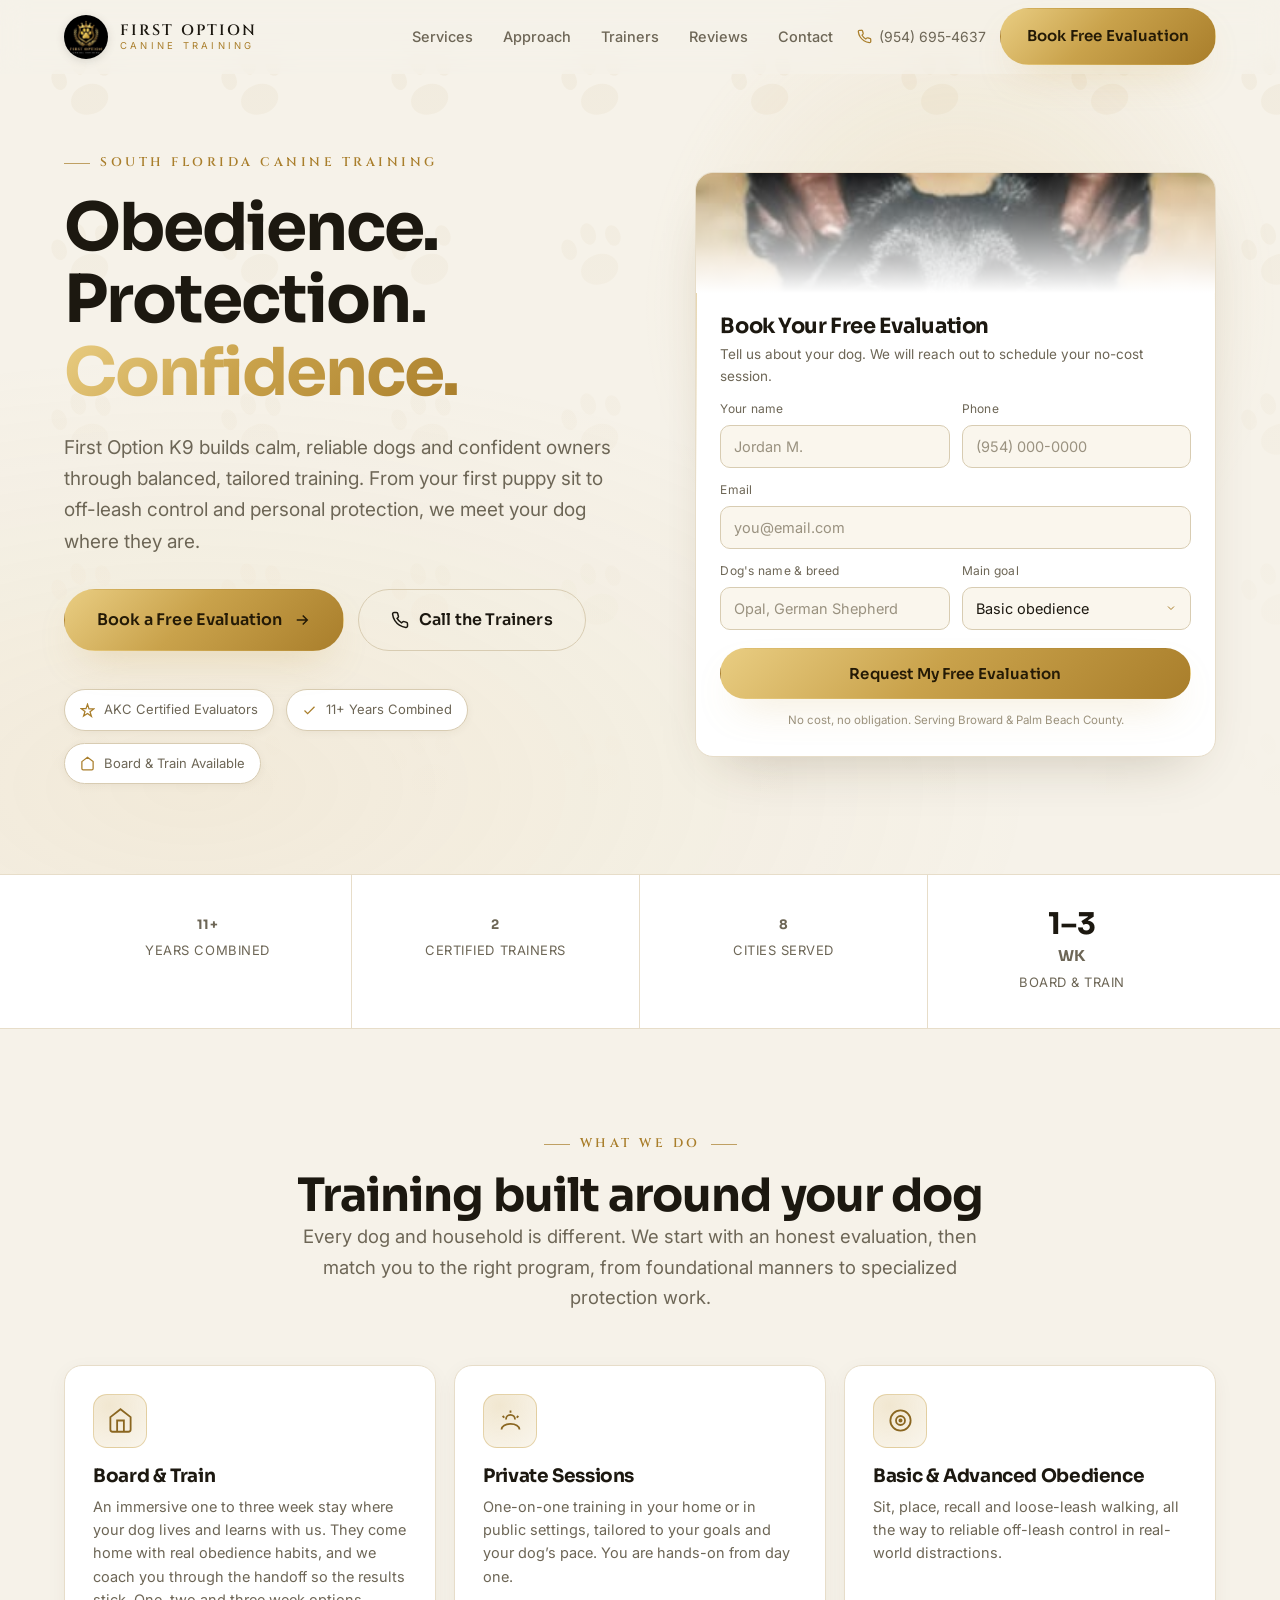
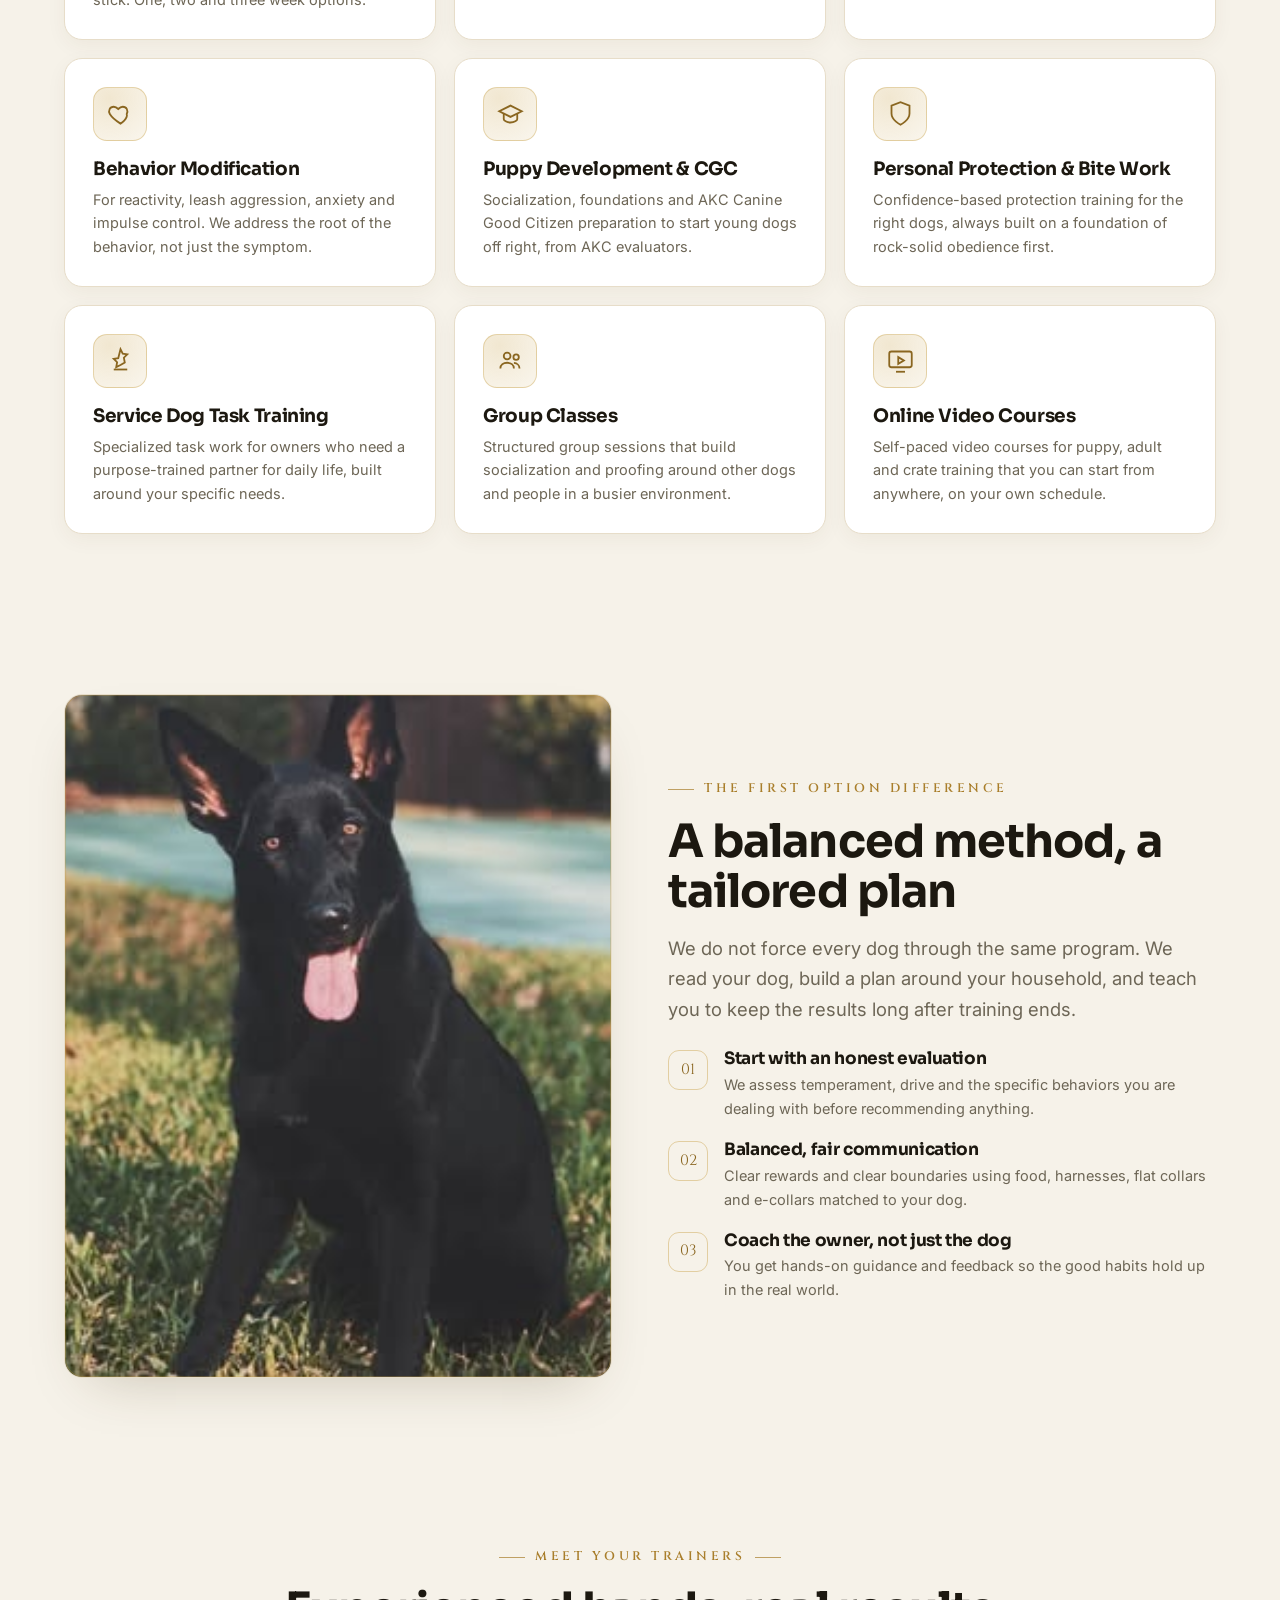
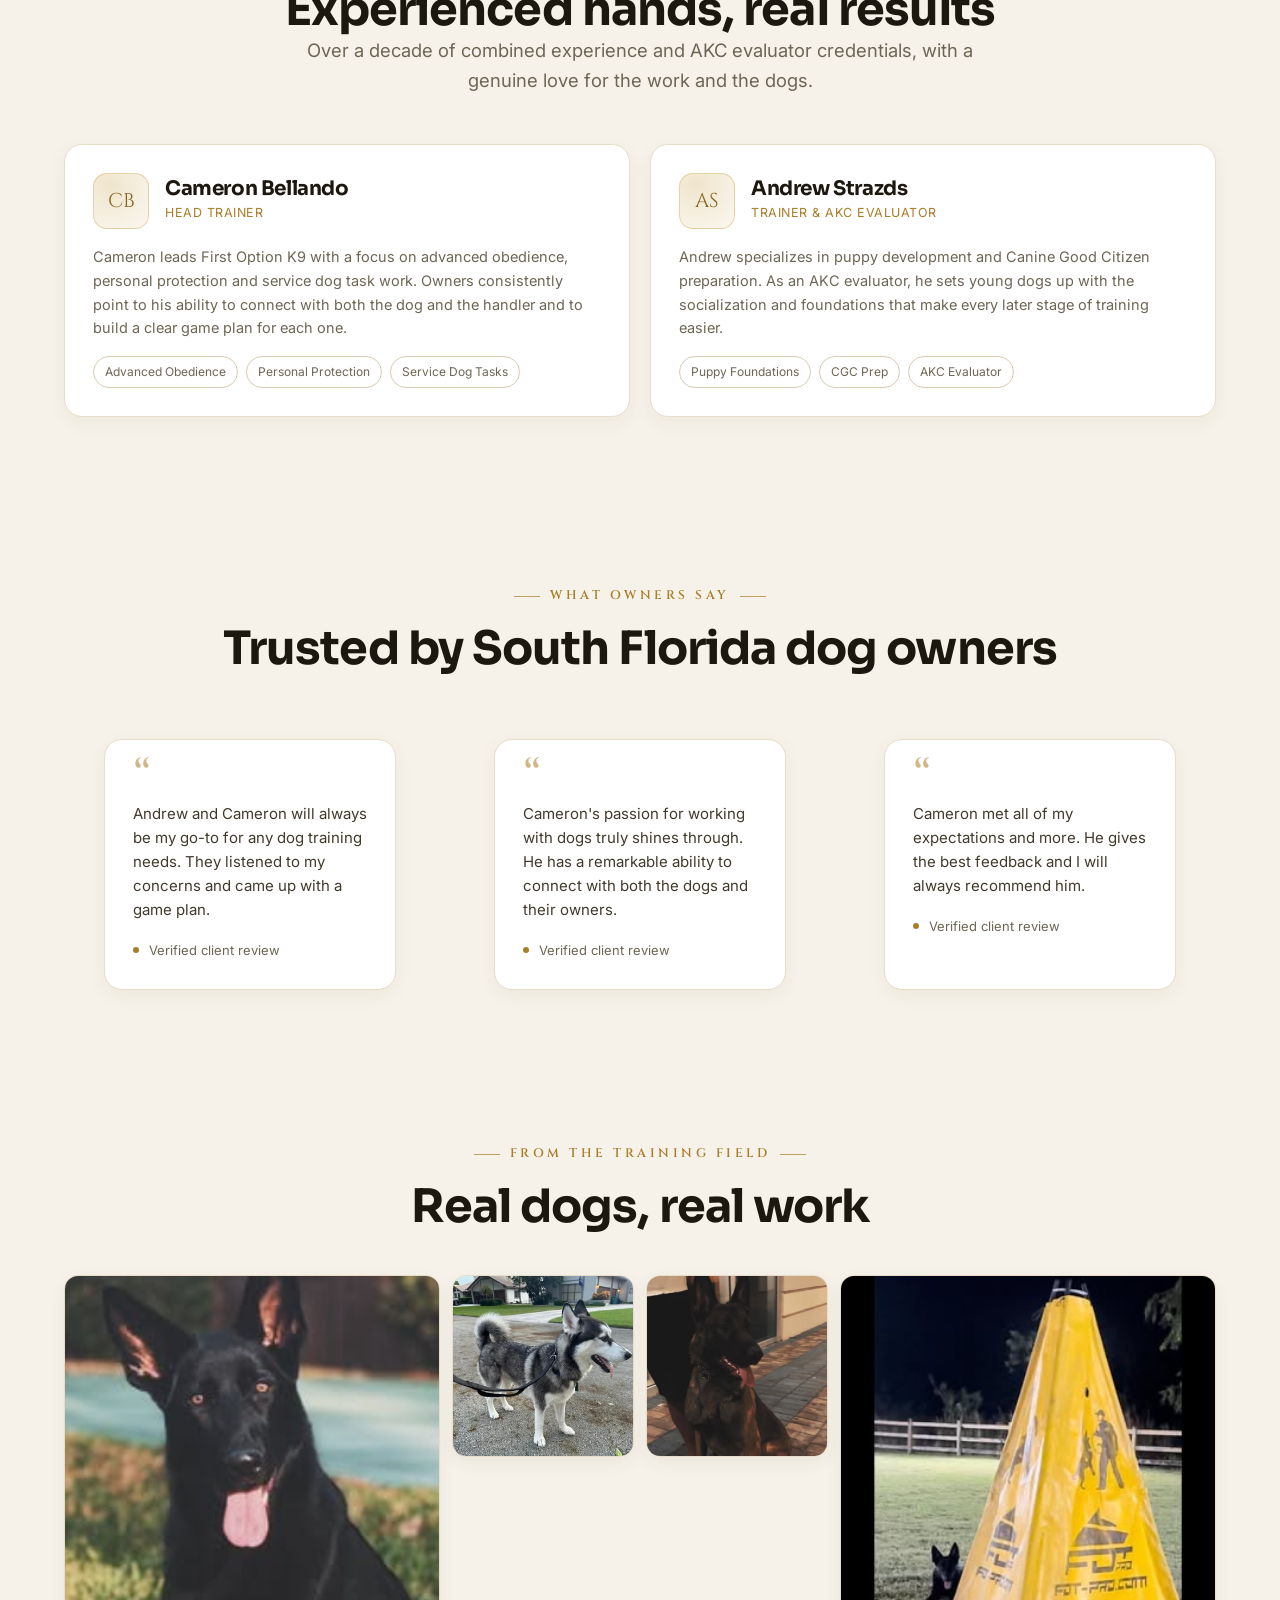
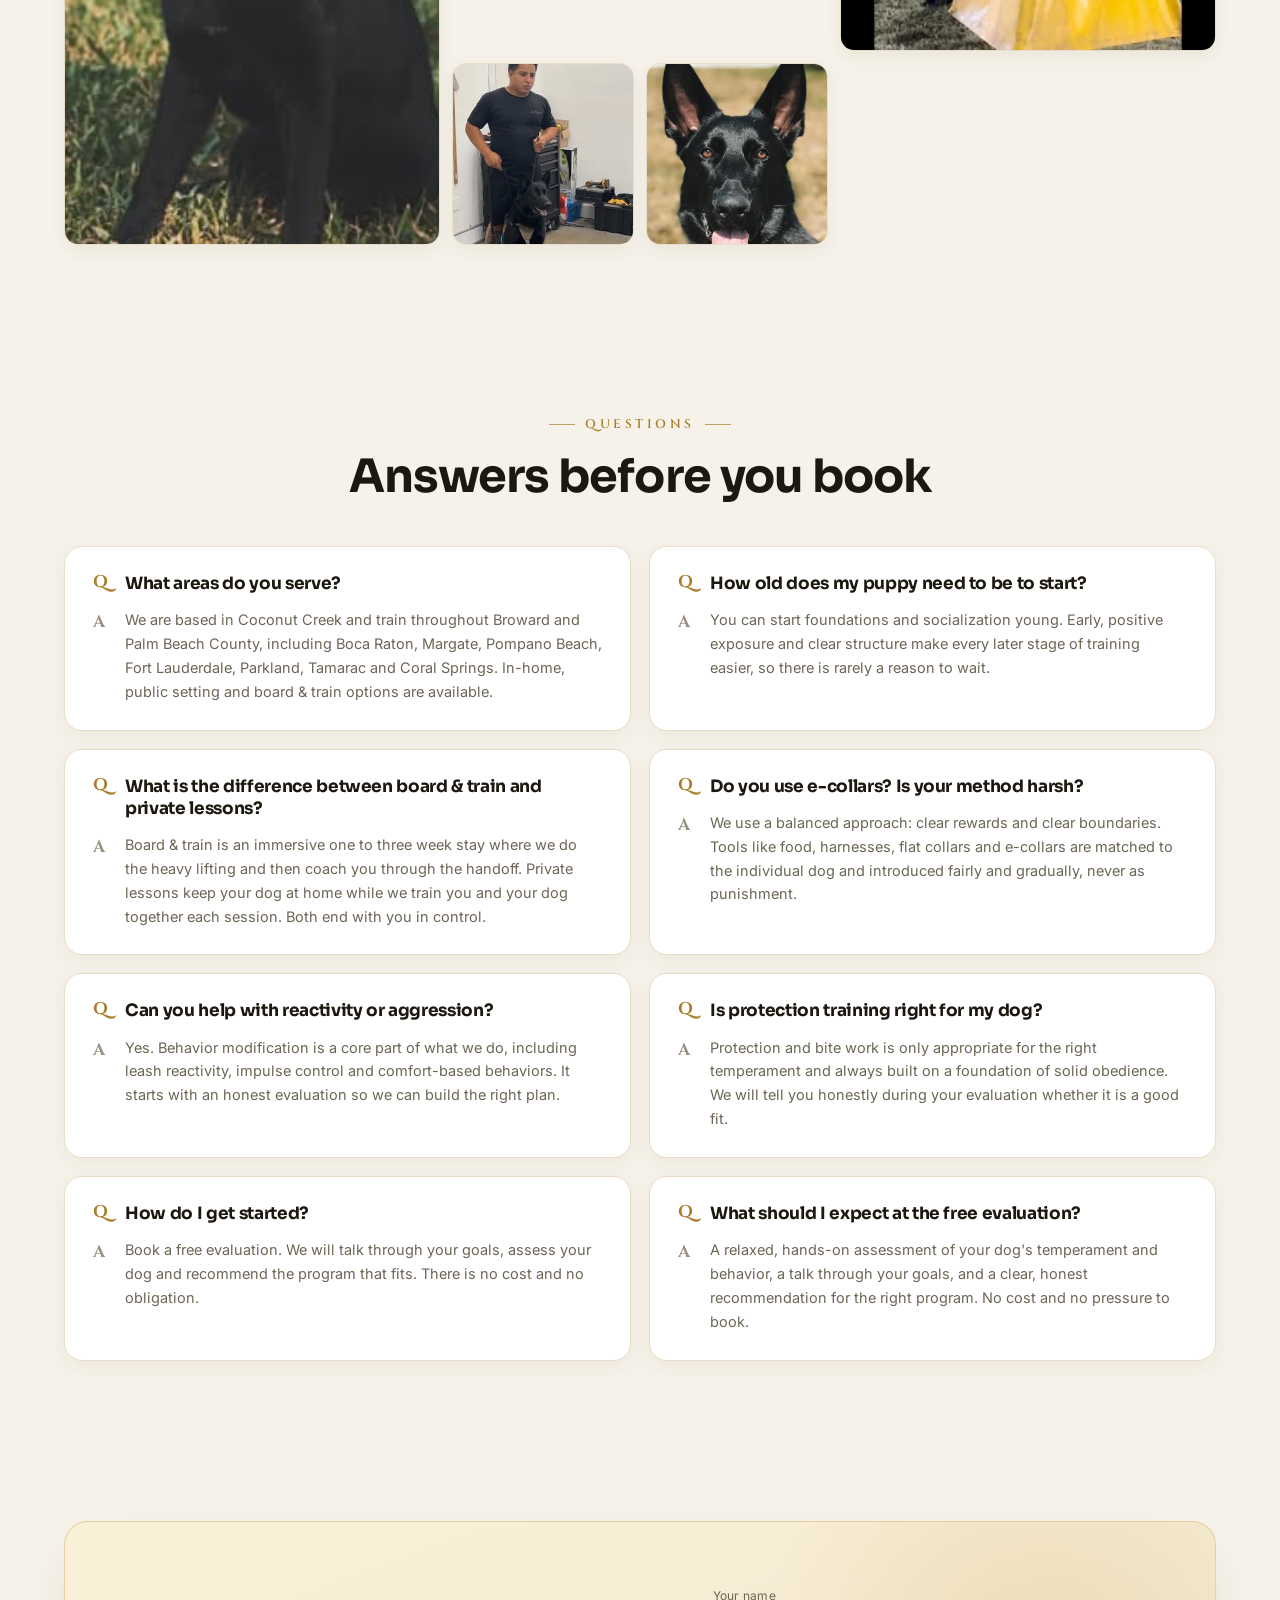
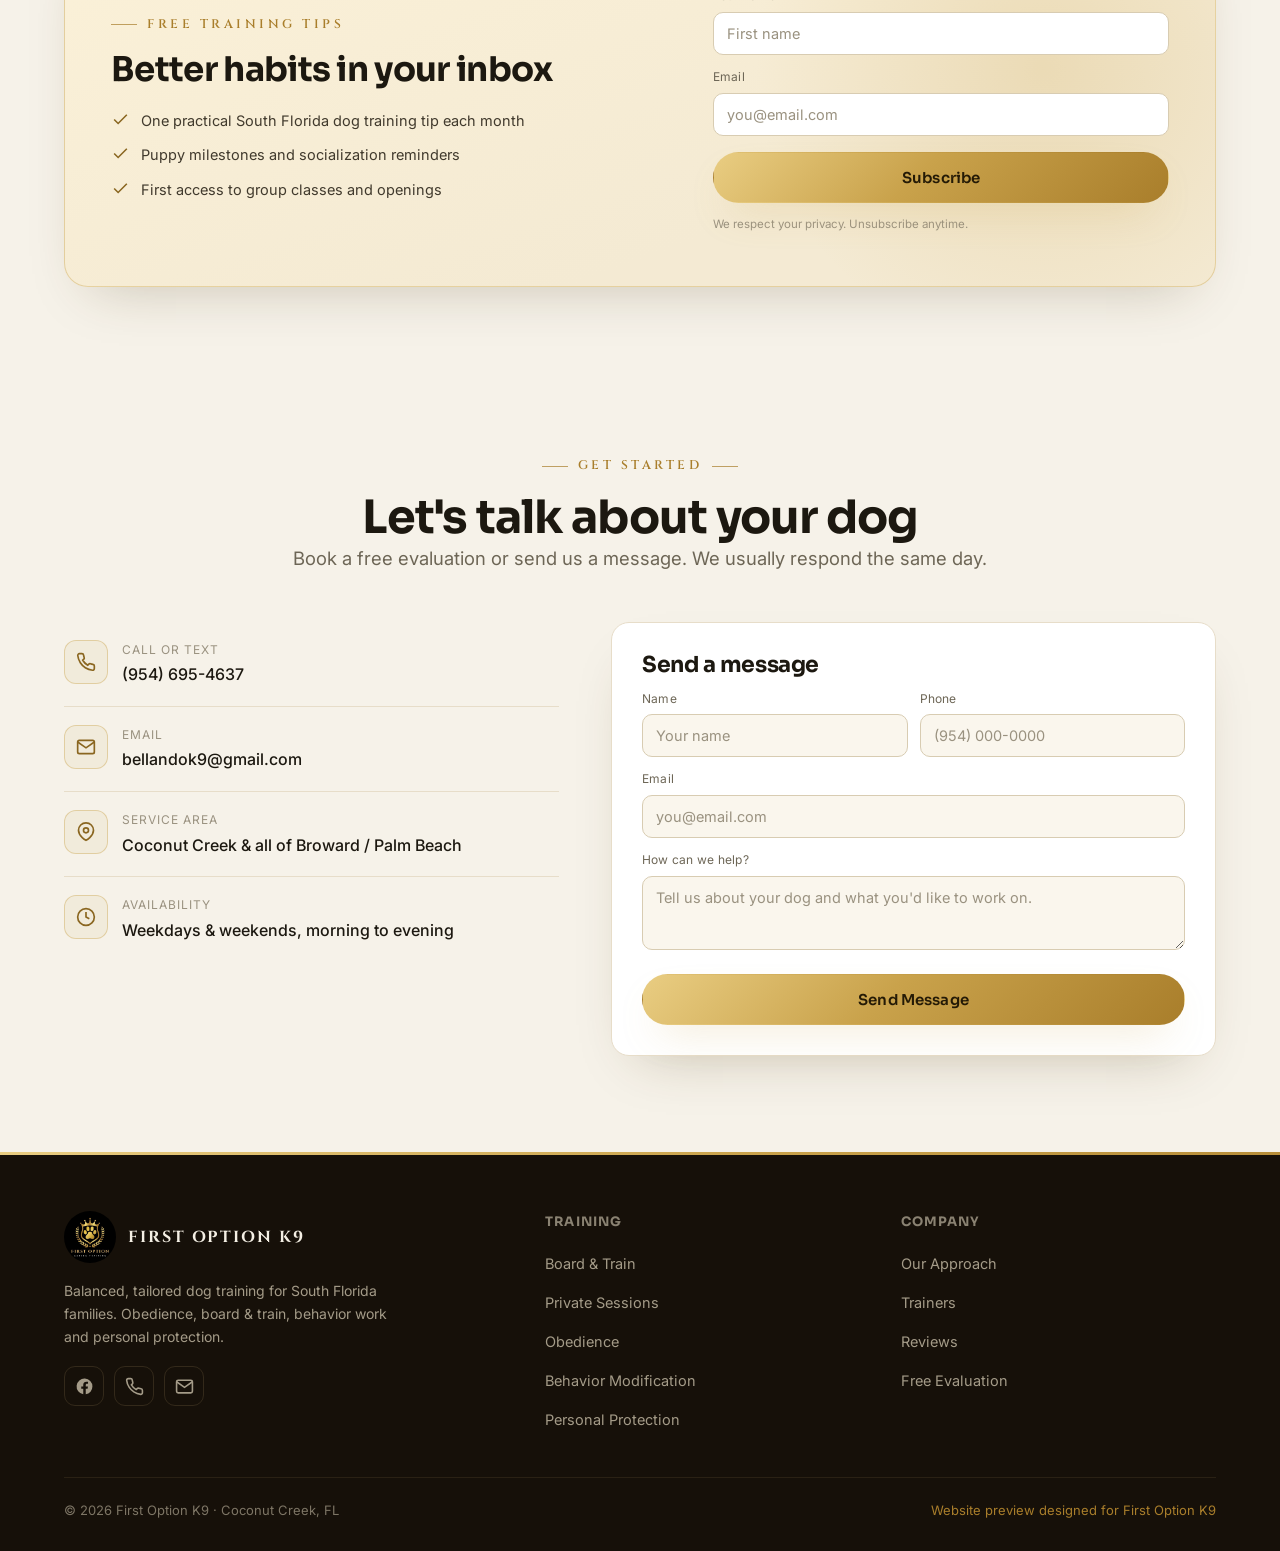
==== index.html @ d9b35b13 "Services: all-visible grid (no click-to-reveal)" ====
<!doctype html>
<html lang="en">
<head>
<meta charset="utf-8">
<meta name="viewport" content="width=device-width, initial-scale=1">
<meta name="robots" content="noindex, nofollow">
<title>First Option K9 | Dog Training in South Florida | Obedience, Protection & Board & Train</title>
<meta name="description" content="First Option K9 is a South Florida dog training company offering obedience, board & train, puppy development, behavior modification and personal protection. Serving Broward & Palm Beach. Book a free evaluation.">
<link rel="icon" href="images/logo.jpg">
<link rel="apple-touch-icon" href="images/logo.jpg">
<meta property="og:type" content="website">
<meta property="og:title" content="First Option K9 | Your Website, Rebuilt for Growth">
<meta property="og:description" content="A redesign preview for First Option K9: obedience, protection & board & train in South Florida.">
<meta property="og:image" content="https://jamari38442.github.io/preview-24238ae8/images/logo.jpg">
<meta property="og:url" content="https://jamari38442.github.io/preview-24238ae8/">
<meta name="twitter:card" content="summary_large_image">
<link rel="preconnect" href="https://fonts.googleapis.com">
<link rel="preconnect" href="https://fonts.gstatic.com" crossorigin>
<link href="https://fonts.googleapis.com/css2?family=Cinzel:wght@500;600;700&family=Sora:wght@400;500;600;700&family=Inter:wght@400;500;600&display=swap" rel="stylesheet">
<link rel="stylesheet" href="styles.css">
</head>
<body>

<!-- ================= NAV ================= -->
<nav class="nav">
  <div class="nav__inner">
    <a href="index.html" class="nav-logo" aria-label="First Option K9 home">
      <img src="images/logo.jpg" alt="First Option K9 logo">
      <span class="wm"><b>FIRST OPTION</b><span>Canine Training</span></span>
    </a>
    <div class="nav-links">
      <a href="#services">Services</a>
      <a href="#approach">Approach</a>
      <a href="#trainers">Trainers</a>
      <a href="#reviews">Reviews</a>
      <a href="#contact">Contact</a>
    </div>
    <div class="nav__cta">
      <a class="nav__phone" href="tel:+19546954637">
        <svg viewBox="0 0 24 24" fill="none" stroke="currentColor" stroke-width="2"><path d="M22 16.92v3a2 2 0 0 1-2.18 2 19.79 19.79 0 0 1-8.63-3.07 19.5 19.5 0 0 1-6-6 19.79 19.79 0 0 1-3.07-8.67A2 2 0 0 1 4.11 2h3a2 2 0 0 1 2 1.72 12.84 12.84 0 0 0 .7 2.81 2 2 0 0 1-.45 2.11L8.09 9.91a16 16 0 0 0 6 6l1.27-1.27a2 2 0 0 1 2.11-.45 12.84 12.84 0 0 0 2.81.7A2 2 0 0 1 22 16.92z"/></svg>
        (954) 695-4637
      </a>
      <a href="free-evaluation.html" class="btn btn--gold">Book Free Evaluation</a>
      <button class="hamburger" aria-label="Menu"><span></span></button>
    </div>
  </div>
</nav>
<div class="mobile-menu">
  <a href="#services">Services</a>
  <a href="#approach">Approach</a>
  <a href="#trainers">Trainers</a>
  <a href="#reviews">Reviews</a>
  <a href="#contact">Contact</a>
  <a href="free-evaluation.html" class="btn btn--gold btn--block">Book Free Evaluation</a>
</div>

<!-- ================= HERO ================= -->
<header class="hero">
  <div class="hero__bg"><div class="paw-field"></div></div>
  <div class="wrap hero__inner">
    <div class="hero__copy reveal">
      <span class="eyebrow">South Florida Canine Training</span>
      <h1>Obedience. Protection.<br><span class="gold-text">Confidence.</span></h1>
      <p class="hero__sub">First Option K9 builds calm, reliable dogs and confident owners through balanced, tailored training. From your first puppy sit to off-leash control and personal protection, we meet your dog where they are.</p>
      <div class="hero__cta">
        <a href="free-evaluation.html" class="btn btn--gold btn--lg">Book a Free Evaluation
          <svg viewBox="0 0 24 24" fill="none" stroke="currentColor" stroke-width="2"><path d="M5 12h14M13 6l6 6-6 6"/></svg>
        </a>
        <a href="tel:+19546954637" class="btn btn--ghost btn--lg">
          <svg viewBox="0 0 24 24" fill="none" stroke="currentColor" stroke-width="2"><path d="M22 16.92v3a2 2 0 0 1-2.18 2 19.79 19.79 0 0 1-8.63-3.07 19.5 19.5 0 0 1-6-6 19.79 19.79 0 0 1-3.07-8.67A2 2 0 0 1 4.11 2h3a2 2 0 0 1 2 1.72 12.84 12.84 0 0 0 .7 2.81 2 2 0 0 1-.45 2.11L8.09 9.91a16 16 0 0 0 6 6l1.27-1.27a2 2 0 0 1 2.11-.45 12.84 12.84 0 0 0 2.81.7A2 2 0 0 1 22 16.92z"/></svg>
          Call the Trainers
        </a>
      </div>
      <div class="hero__trust">
        <span class="chip"><svg viewBox="0 0 24 24" fill="none" stroke="currentColor" stroke-width="2"><path d="M12 2l2.4 7.4H22l-6 4.6 2.3 7.4-6.3-4.6L5.7 21l2.3-7.4-6-4.6h7.6z"/></svg>AKC Certified Evaluators</span>
        <span class="chip"><svg viewBox="0 0 24 24" fill="none" stroke="currentColor" stroke-width="2"><path d="M20 6L9 17l-5-5"/></svg>11+ Years Combined</span>
        <span class="chip"><svg viewBox="0 0 24 24" fill="none" stroke="currentColor" stroke-width="2"><path d="M3 9l9-7 9 7v11a2 2 0 0 1-2 2H5a2 2 0 0 1-2-2z"/></svg>Board &amp; Train Available</span>
      </div>
    </div>

    <div class="hero__form reveal">
      <div class="lead-card" data-formwrap>
        <div class="lead-card__media"><img src="images/dog1.jpg" alt="A trained black German Shepherd with First Option K9"></div>
        <div class="lead-card__body">
          <div class="form-fields">
            <h3>Book Your Free Evaluation</h3>
            <p class="muted-sm">Tell us about your dog. We will reach out to schedule your no-cost session.</p>
            <form data-demo>
              <div class="form-row">
                <div class="field"><label>Your name</label><input type="text" required placeholder="Jordan M."></div>
                <div class="field"><label>Phone</label><input type="tel" required placeholder="(954) 000-0000"></div>
              </div>
              <div class="field"><label>Email</label><input type="email" required placeholder="you@email.com"></div>
              <div class="form-row">
                <div class="field"><label>Dog's name &amp; breed</label><input type="text" placeholder="Opal, German Shepherd"></div>
                <div class="field"><label>Main goal</label>
                  <select>
                    <option>Basic obedience</option>
                    <option>Advanced / off-leash</option>
                    <option>Puppy foundations</option>
                    <option>Behavior &amp; reactivity</option>
                    <option>Board &amp; train</option>
                    <option>Personal protection</option>
                    <option>Service dog tasks</option>
                  </select>
                </div>
              </div>
              <button type="submit" class="btn btn--gold btn--block" style="margin-top:18px">Request My Free Evaluation</button>
              <p class="form-note">No cost, no obligation. Serving Broward &amp; Palm Beach County.</p>
            </form>
          </div>
          <div class="form-success">
            <svg viewBox="0 0 24 24" fill="none" stroke="currentColor" stroke-width="2"><path d="M22 11.08V12a10 10 0 1 1-5.93-9.14"/><path d="M22 4L12 14.01l-3-3"/></svg>
            <h3>Request received</h3>
            <p class="muted-sm">Thanks. A First Option K9 trainer will reach out shortly to set up your free evaluation.</p>
          </div>
        </div>
      </div>
    </div>
  </div>
</header>

<!-- ================= STAT BAR ================= -->
<section class="statbar">
  <div class="wrap"><div class="statbar__grid">
    <div class="stat"><b><span data-count="11" data-suffix="+">11+</span></b><span>Years Combined</span></div>
    <div class="stat"><b><span data-count="2">2</span></b><span>Certified Trainers</span></div>
    <div class="stat"><b><span data-count="8">8</span></b><span>Cities Served</span></div>
    <div class="stat"><b>1&ndash;3<span style="font-size:15px"> wk</span></b><span>Board &amp; Train</span></div>
  </div></div>
</section>

<!-- ================= SERVICES ================= -->
<section class="section" id="services">
  <div class="wrap">
    <div class="center reveal">
      <span class="eyebrow eyebrow--center">What We Do</span>
      <h2 class="h-section">Training built around your dog</h2>
      <p class="lead">Every dog and household is different. We start with an honest evaluation, then match you to the right program, from foundational manners to specialized protection work.</p>
    </div>

    <div class="svc-grid" data-stagger>
      <article class="svc-item">
        <div class="svc-item__ico"><svg viewBox="0 0 24 24" fill="none" stroke="currentColor"><path d="M3 9l9-7 9 7v11a2 2 0 0 1-2 2H5a2 2 0 0 1-2-2z"/><polyline points="9 22 9 12 15 12 15 22"/></svg></div>
        <h3>Board &amp; Train</h3>
        <p>An immersive one to three week stay where your dog lives and learns with us. They come home with real obedience habits, and we coach you through the handoff so the results stick. One, two and three week options.</p>
      </article>

      <article class="svc-item">
        <div class="svc-item__ico"><svg viewBox="0 0 24 24" fill="none" stroke="currentColor"><path d="M16 11a4 4 0 1 0-8 0"/><path d="M12 3v2M5 8l1.5 1.5M19 8l-1.5 1.5"/><path d="M4 20c0-3 3.5-5 8-5s8 2 8 5"/></svg></div>
        <h3>Private Sessions</h3>
        <p>One-on-one training in your home or in public settings, tailored to your goals and your dog’s pace. You are hands-on from day one.</p>
      </article>

      <article class="svc-item">
        <div class="svc-item__ico"><svg viewBox="0 0 24 24" fill="none" stroke="currentColor"><circle cx="12" cy="12" r="9"/><circle cx="12" cy="12" r="4"/><circle cx="12" cy="12" r="1" fill="currentColor"/></svg></div>
        <h3>Basic &amp; Advanced Obedience</h3>
        <p>Sit, place, recall and loose-leash walking, all the way to reliable off-leash control in real-world distractions.</p>
      </article>

      <article class="svc-item">
        <div class="svc-item__ico"><svg viewBox="0 0 24 24" fill="none" stroke="currentColor"><path d="M12 21s-7-4.35-9.5-8.5C.9 9.5 2.5 6 6 6c2 0 3 1 4 2 1-1 2-2 4-2 3.5 0 5.1 3.5 3.5 6.5C19 16.65 12 21 12 21z"/></svg></div>
        <h3>Behavior Modification</h3>
        <p>For reactivity, leash aggression, anxiety and impulse control. We address the root of the behavior, not just the symptom.</p>
      </article>

      <article class="svc-item">
        <div class="svc-item__ico"><svg viewBox="0 0 24 24" fill="none" stroke="currentColor"><path d="M22 10L12 5 2 10l10 5 10-5z"/><path d="M6 12v5c0 1 2.5 3 6 3s6-2 6-3v-5"/></svg></div>
        <h3>Puppy Development &amp; CGC</h3>
        <p>Socialization, foundations and AKC Canine Good Citizen preparation to start young dogs off right, from AKC evaluators.</p>
      </article>

      <article class="svc-item">
        <div class="svc-item__ico"><svg viewBox="0 0 24 24" fill="none" stroke="currentColor"><path d="M12 22s8-4 8-10V5l-8-3-8 3v7c0 6 8 10 8 10z"/></svg></div>
        <h3>Personal Protection &amp; Bite Work</h3>
        <p>Confidence-based protection training for the right dogs, always built on a foundation of rock-solid obedience first.</p>
      </article>

      <article class="svc-item">
        <div class="svc-item__ico"><svg viewBox="0 0 24 24" fill="none" stroke="currentColor"><path d="M12 2l2 4 4 .5-3 3 .8 4.4L12 16l-3.8 1.9L9 13.5l-3-3L10 10z"/><path d="M6 20h12"/></svg></div>
        <h3>Service Dog Task Training</h3>
        <p>Specialized task work for owners who need a purpose-trained partner for daily life, built around your specific needs.</p>
      </article>

      <article class="svc-item">
        <div class="svc-item__ico"><svg viewBox="0 0 24 24" fill="none" stroke="currentColor"><circle cx="9" cy="8" r="3"/><circle cx="17" cy="9" r="2.4"/><path d="M3 19c0-3 2.7-5 6-5s6 2 6 5"/><path d="M15 14.2c2.7.2 5 2 5 4.8"/></svg></div>
        <h3>Group Classes</h3>
        <p>Structured group sessions that build socialization and proofing around other dogs and people in a busier environment.</p>
      </article>

      <article class="svc-item">
        <div class="svc-item__ico"><svg viewBox="0 0 24 24" fill="none" stroke="currentColor"><rect x="2" y="4" width="20" height="14" rx="2"/><path d="M10 9l5 3-5 3V9z"/><path d="M8 22h8"/></svg></div>
        <h3>Online Video Courses</h3>
        <p>Self-paced video courses for puppy, adult and crate training that you can start from anywhere, on your own schedule.</p>
      </article>
    </div>
  </div>
</section>

<!-- ================= APPROACH ================= -->
<section class="section section--tight" id="approach">
  <div class="wrap split">
    <div class="split__media split__media--frame reveal">
      <img src="images/dog5.jpg" alt="A calm, well-trained black German Shepherd sitting on command">
    </div>
    <div class="reveal">
      <span class="eyebrow">The First Option Difference</span>
      <h2 class="h-section">A balanced method, a tailored plan</h2>
      <p class="lead" style="margin-top:16px">We do not force every dog through the same program. We read your dog, build a plan around your household, and teach you to keep the results long after training ends.</p>
      <div class="approach-list">
        <div class="approach-item">
          <div class="n">01</div>
          <div><h4>Start with an honest evaluation</h4><p>We assess temperament, drive and the specific behaviors you are dealing with before recommending anything.</p></div>
        </div>
        <div class="approach-item">
          <div class="n">02</div>
          <div><h4>Balanced, fair communication</h4><p>Clear rewards and clear boundaries using food, harnesses, flat collars and e-collars matched to your dog.</p></div>
        </div>
        <div class="approach-item">
          <div class="n">03</div>
          <div><h4>Coach the owner, not just the dog</h4><p>You get hands-on guidance and feedback so the good habits hold up in the real world.</p></div>
        </div>
      </div>
    </div>
  </div>
</section>

<!-- ================= TRAINERS ================= -->
<section class="section" id="trainers">
  <div class="wrap">
    <div class="center reveal">
      <span class="eyebrow eyebrow--center">Meet Your Trainers</span>
      <h2 class="h-section">Experienced hands, real results</h2>
      <p class="lead">Over a decade of combined experience and AKC evaluator credentials, with a genuine love for the work and the dogs.</p>
    </div>
    <div class="trainers" data-stagger>
      <article class="trainer">
        <div class="trainer__top">
          <div class="trainer__badge">CB</div>
          <div>
            <h3>Cameron Bellando</h3>
            <div class="role">Head Trainer</div>
          </div>
        </div>
        <p>Cameron leads First Option K9 with a focus on advanced obedience, personal protection and service dog task work. Owners consistently point to his ability to connect with both the dog and the handler and to build a clear game plan for each one.</p>
        <div class="trainer__tags">
          <span class="tag">Advanced Obedience</span>
          <span class="tag">Personal Protection</span>
          <span class="tag">Service Dog Tasks</span>
        </div>
      </article>
      <article class="trainer">
        <div class="trainer__top">
          <div class="trainer__badge">AS</div>
          <div>
            <h3>Andrew Strazds</h3>
            <div class="role">Trainer &amp; AKC Evaluator</div>
          </div>
        </div>
        <p>Andrew specializes in puppy development and Canine Good Citizen preparation. As an AKC evaluator, he sets young dogs up with the socialization and foundations that make every later stage of training easier.</p>
        <div class="trainer__tags">
          <span class="tag">Puppy Foundations</span>
          <span class="tag">CGC Prep</span>
          <span class="tag">AKC Evaluator</span>
        </div>
      </article>
    </div>
  </div>
</section>

<!-- ================= REVIEWS ================= -->
<section class="section section--tight" id="reviews">
  <div class="wrap">
    <div class="center reveal">
      <span class="eyebrow eyebrow--center">What Owners Say</span>
      <h2 class="h-section">Trusted by South Florida dog owners</h2>
    </div>
    <div class="quotes" data-stagger>
      <figure class="quote">
        <div class="mark">&ldquo;</div>
        <p>Andrew and Cameron will always be my go-to for any dog training needs. They listened to my concerns and came up with a game plan.</p>
        <figcaption class="who"><span class="dot"></span> Verified client review</figcaption>
      </figure>
      <figure class="quote">
        <div class="mark">&ldquo;</div>
        <p>Cameron's passion for working with dogs truly shines through. He has a remarkable ability to connect with both the dogs and their owners.</p>
        <figcaption class="who"><span class="dot"></span> Verified client review</figcaption>
      </figure>
      <figure class="quote">
        <div class="mark">&ldquo;</div>
        <p>Cameron met all of my expectations and more. He gives the best feedback and I will always recommend him.</p>
        <figcaption class="who"><span class="dot"></span> Verified client review</figcaption>
      </figure>
    </div>
  </div>
</section>

<!-- ================= GALLERY ================= -->
<section class="section section--tight">
  <div class="wrap">
    <div class="center reveal">
      <span class="eyebrow eyebrow--center">From the Training Field</span>
      <h2 class="h-section">Real dogs, real work</h2>
    </div>
    <div class="gallery" data-stagger>
      <figure><img src="images/dog5.jpg" alt="Trained black German Shepherd sitting on command"></figure>
      <figure><img src="images/dog6.jpg" alt="Husky learning loose-leash walking"></figure>
      <figure><img src="images/dog7.jpg" alt="Dutch Shepherd staying calm in a public setting"></figure>
      <figure><img src="images/dog2.jpg" alt="Protection and decoy work at night"></figure>
      <figure><img src="images/dog3.jpg" alt="Hands-on coaching with a First Option K9 trainer"></figure>
      <figure><img src="images/dog1.jpg" alt="Portrait of a focused black German Shepherd"></figure>
    </div>
  </div>
</section>

<!-- ================= FAQ ================= -->
<section class="section" id="faq">
  <div class="wrap">
    <div class="center reveal">
      <span class="eyebrow eyebrow--center">Questions</span>
      <h2 class="h-section">Answers before you book</h2>
    </div>
    <div class="faq-grid" data-stagger>
      <div class="faq-card">
        <h3 class="faq-card__q">What areas do you serve?</h3>
        <p class="faq-card__a">We are based in Coconut Creek and train throughout Broward and Palm Beach County, including Boca Raton, Margate, Pompano Beach, Fort Lauderdale, Parkland, Tamarac and Coral Springs. In-home, public setting and board &amp; train options are available.</p>
      </div>
      <div class="faq-card">
        <h3 class="faq-card__q">How old does my puppy need to be to start?</h3>
        <p class="faq-card__a">You can start foundations and socialization young. Early, positive exposure and clear structure make every later stage of training easier, so there is rarely a reason to wait.</p>
      </div>
      <div class="faq-card">
        <h3 class="faq-card__q">What is the difference between board &amp; train and private lessons?</h3>
        <p class="faq-card__a">Board &amp; train is an immersive one to three week stay where we do the heavy lifting and then coach you through the handoff. Private lessons keep your dog at home while we train you and your dog together each session. Both end with you in control.</p>
      </div>
      <div class="faq-card">
        <h3 class="faq-card__q">Do you use e-collars? Is your method harsh?</h3>
        <p class="faq-card__a">We use a balanced approach: clear rewards and clear boundaries. Tools like food, harnesses, flat collars and e-collars are matched to the individual dog and introduced fairly and gradually, never as punishment.</p>
      </div>
      <div class="faq-card">
        <h3 class="faq-card__q">Can you help with reactivity or aggression?</h3>
        <p class="faq-card__a">Yes. Behavior modification is a core part of what we do, including leash reactivity, impulse control and comfort-based behaviors. It starts with an honest evaluation so we can build the right plan.</p>
      </div>
      <div class="faq-card">
        <h3 class="faq-card__q">Is protection training right for my dog?</h3>
        <p class="faq-card__a">Protection and bite work is only appropriate for the right temperament and always built on a foundation of solid obedience. We will tell you honestly during your evaluation whether it is a good fit.</p>
      </div>
      <div class="faq-card">
        <h3 class="faq-card__q">How do I get started?</h3>
        <p class="faq-card__a">Book a free evaluation. We will talk through your goals, assess your dog and recommend the program that fits. There is no cost and no obligation.</p>
      </div>
      <div class="faq-card">
        <h3 class="faq-card__q">What should I expect at the free evaluation?</h3>
        <p class="faq-card__a">A relaxed, hands-on assessment of your dog's temperament and behavior, a talk through your goals, and a clear, honest recommendation for the right program. No cost and no pressure to book.</p>
      </div>
    </div>
  </div>
</section>

<!-- ================= NEWSLETTER ================= -->
<section class="section section--tight">
  <div class="wrap">
    <div class="newsletter reveal" data-formwrap>
      <div class="newsletter__grid">
        <div class="form-fields">
          <span class="eyebrow">Free Training Tips</span>
          <h2 class="h-section" style="font-size:clamp(26px,3.4vw,34px)">Better habits in your inbox</h2>
          <ul>
            <li><svg viewBox="0 0 24 24" fill="none" stroke="currentColor" stroke-width="2"><path d="M20 6L9 17l-5-5"/></svg> One practical South Florida dog training tip each month</li>
            <li><svg viewBox="0 0 24 24" fill="none" stroke="currentColor" stroke-width="2"><path d="M20 6L9 17l-5-5"/></svg> Puppy milestones and socialization reminders</li>
            <li><svg viewBox="0 0 24 24" fill="none" stroke="currentColor" stroke-width="2"><path d="M20 6L9 17l-5-5"/></svg> First access to group classes and openings</li>
          </ul>
        </div>
        <div>
          <form data-demo>
            <div class="field"><label>Your name</label><input type="text" required placeholder="First name"></div>
            <div class="field"><label>Email</label><input type="email" required placeholder="you@email.com"></div>
            <button type="submit" class="btn btn--gold btn--block" style="margin-top:16px">Subscribe</button>
            <p class="mini-note">We respect your privacy. Unsubscribe anytime.</p>
          </form>
        </div>
        <div class="form-success" style="grid-column:1/-1">
          <svg viewBox="0 0 24 24" fill="none" stroke="currentColor" stroke-width="2"><path d="M22 11.08V12a10 10 0 1 1-5.93-9.14"/><path d="M22 4L12 14.01l-3-3"/></svg>
          <h3>You're in</h3>
          <p class="muted-sm">Thanks for subscribing. Watch your inbox for your first training tip.</p>
        </div>
      </div>
    </div>
  </div>
</section>

<!-- ================= CONTACT ================= -->
<section class="section" id="contact">
  <div class="wrap">
    <div class="center reveal">
      <span class="eyebrow eyebrow--center">Get Started</span>
      <h2 class="h-section">Let's talk about your dog</h2>
      <p class="lead">Book a free evaluation or send us a message. We usually respond the same day.</p>
    </div>
    <div class="contact" style="margin-top:48px">
      <div class="contact__info reveal">
        <div class="row">
          <div class="ico"><svg viewBox="0 0 24 24" fill="none" stroke="currentColor" stroke-width="2"><path d="M22 16.92v3a2 2 0 0 1-2.18 2 19.79 19.79 0 0 1-8.63-3.07 19.5 19.5 0 0 1-6-6 19.79 19.79 0 0 1-3.07-8.67A2 2 0 0 1 4.11 2h3a2 2 0 0 1 2 1.72 12.84 12.84 0 0 0 .7 2.81 2 2 0 0 1-.45 2.11L8.09 9.91a16 16 0 0 0 6 6l1.27-1.27a2 2 0 0 1 2.11-.45 12.84 12.84 0 0 0 2.81.7A2 2 0 0 1 22 16.92z"/></svg></div>
          <div><div class="lbl">Call or text</div><div class="val"><a href="tel:+19546954637">(954) 695-4637</a></div></div>
        </div>
        <div class="row">
          <div class="ico"><svg viewBox="0 0 24 24" fill="none" stroke="currentColor" stroke-width="2"><rect x="2" y="4" width="20" height="16" rx="2"/><path d="M22 6l-10 7L2 6"/></svg></div>
          <div><div class="lbl">Email</div><div class="val"><a href="mailto:bellandok9@gmail.com">bellandok9@gmail.com</a></div></div>
        </div>
        <div class="row">
          <div class="ico"><svg viewBox="0 0 24 24" fill="none" stroke="currentColor" stroke-width="2"><path d="M21 10c0 7-9 12-9 12s-9-5-9-12a9 9 0 0 1 18 0z"/><circle cx="12" cy="10" r="3"/></svg></div>
          <div><div class="lbl">Service area</div><div class="val">Coconut Creek &amp; all of Broward / Palm Beach</div></div>
        </div>
        <div class="row">
          <div class="ico"><svg viewBox="0 0 24 24" fill="none" stroke="currentColor" stroke-width="2"><circle cx="12" cy="12" r="10"/><path d="M12 6v6l4 2"/></svg></div>
          <div><div class="lbl">Availability</div><div class="val">Weekdays &amp; weekends, morning to evening</div></div>
        </div>
      </div>

      <div class="contact-form reveal" data-formwrap>
        <div class="form-fields">
          <h3 style="font-size:22px">Send a message</h3>
          <form data-demo>
            <div class="form-row">
              <div class="field"><label>Name</label><input type="text" required placeholder="Your name"></div>
              <div class="field"><label>Phone</label><input type="tel" placeholder="(954) 000-0000"></div>
            </div>
            <div class="field"><label>Email</label><input type="email" required placeholder="you@email.com"></div>
            <div class="field"><label>How can we help?</label><textarea placeholder="Tell us about your dog and what you'd like to work on."></textarea></div>
            <button type="submit" class="btn btn--gold btn--block" style="margin-top:16px">Send Message</button>
          </form>
        </div>
        <div class="form-success">
          <svg viewBox="0 0 24 24" fill="none" stroke="currentColor" stroke-width="2"><path d="M22 11.08V12a10 10 0 1 1-5.93-9.14"/><path d="M22 4L12 14.01l-3-3"/></svg>
          <h3>Message sent</h3>
          <p class="muted-sm">Thanks for reaching out. We'll get back to you shortly.</p>
        </div>
      </div>
    </div>
  </div>
</section>

<!-- ================= FOOTER ================= -->
<footer class="footer">
  <div class="wrap">
    <div class="footer__grid">
      <div>
        <div class="footer-logo"><img src="images/logo.jpg" alt="First Option K9 logo"><b>FIRST OPTION K9</b></div>
        <p>Balanced, tailored dog training for South Florida families. Obedience, board &amp; train, behavior work and personal protection.</p>
        <div class="socials">
          <a href="https://www.facebook.com/bellandok9" target="_blank" rel="noopener" aria-label="Facebook">
            <svg viewBox="0 0 24 24" fill="currentColor"><path d="M22 12a10 10 0 1 0-11.56 9.88v-6.99H7.9V12h2.54V9.8c0-2.5 1.49-3.89 3.78-3.89 1.09 0 2.24.2 2.24.2v2.46h-1.26c-1.24 0-1.63.77-1.63 1.56V12h2.78l-.44 2.89h-2.34v6.99A10 10 0 0 0 22 12z"/></svg>
          </a>
          <a href="tel:+19546954637" aria-label="Call">
            <svg viewBox="0 0 24 24" fill="none" stroke="currentColor" stroke-width="2"><path d="M22 16.92v3a2 2 0 0 1-2.18 2 19.79 19.79 0 0 1-8.63-3.07 19.5 19.5 0 0 1-6-6 19.79 19.79 0 0 1-3.07-8.67A2 2 0 0 1 4.11 2h3a2 2 0 0 1 2 1.72 12.84 12.84 0 0 0 .7 2.81 2 2 0 0 1-.45 2.11L8.09 9.91a16 16 0 0 0 6 6l1.27-1.27a2 2 0 0 1 2.11-.45 12.84 12.84 0 0 0 2.81.7A2 2 0 0 1 22 16.92z"/></svg>
          </a>
          <a href="mailto:bellandok9@gmail.com" aria-label="Email">
            <svg viewBox="0 0 24 24" fill="none" stroke="currentColor" stroke-width="2"><rect x="2" y="4" width="20" height="16" rx="2"/><path d="M22 6l-10 7L2 6"/></svg>
          </a>
        </div>
      </div>
      <div>
        <h5>Training</h5>
        <ul>
          <li><a href="#services">Board &amp; Train</a></li>
          <li><a href="#services">Private Sessions</a></li>
          <li><a href="#services">Obedience</a></li>
          <li><a href="#services">Behavior Modification</a></li>
          <li><a href="#services">Personal Protection</a></li>
        </ul>
      </div>
      <div>
        <h5>Company</h5>
        <ul>
          <li><a href="#approach">Our Approach</a></li>
          <li><a href="#trainers">Trainers</a></li>
          <li><a href="#reviews">Reviews</a></li>
          <li><a href="free-evaluation.html">Free Evaluation</a></li>
        </ul>
      </div>
    </div>
    <div class="footer__bottom">
      <span>&copy; <span data-year>2026</span> First Option K9 &middot; Coconut Creek, FL</span>
      <span class="demo-note">Website preview designed for First Option K9</span>
    </div>
  </div>
</footer>

<script src="script.js"></script>
</body>
</html>
---- styles.css ----
/* ============================================================
   First Option K9 — mockup redesign (LIGHT theme)
   Warm ivory + black + metallic gold
   ============================================================ */

:root{
  --bg:#f6f2e9;          /* page ivory */
  --bg-2:#efe8d9;        /* deeper cream band */
  --surface:#ffffff;     /* cards */
  --surface-2:#faf6ed;
  --line:#e7ddc9;
  --line-2:#d8ccb2;
  --ink:#1c1810;         /* near-black warm */
  --ink-soft:#413a2d;
  --muted:#6d6656;
  --muted-2:#9a9280;
  --gold:#a97e2b;        /* readable gold on light */
  --gold-2:#c9a24b;
  --gold-deep:#8a6620;
  --gold-grad:linear-gradient(135deg,#e9cd82 0%,#c9a24b 45%,#a97e2b 100%);
  --shadow:0 24px 55px -28px rgba(70,52,16,.28);
  --shadow-gold:0 18px 42px -18px rgba(201,162,75,.42);
  --radius:18px;
  --radius-sm:12px;
  --maxw:1200px;
  --ease-out:cubic-bezier(0.23,1,0.32,1);
  --ease-inout:cubic-bezier(0.77,0,0.175,1);
  --nav-h:74px;
}

*{box-sizing:border-box}
html{scroll-behavior:smooth}
body{
  margin:0;
  background:var(--bg);
  color:var(--ink);
  font-family:"Inter",system-ui,-apple-system,Segoe UI,Roboto,sans-serif;
  font-size:17px;
  line-height:1.65;
  -webkit-font-smoothing:antialiased;
  overflow-x:hidden;
}
img{max-width:100%;display:block}
a{color:inherit;text-decoration:none}
h1,h2,h3,h4{font-family:"Sora",system-ui,sans-serif;font-weight:700;line-height:1.1;letter-spacing:-.02em;margin:0}
p{margin:0}

.wrap{max-width:var(--maxw);margin:0 auto;padding:0 24px}
.section{padding:96px 0;position:relative}
.section--tight{padding:64px 0}
.section--alt{background:var(--bg-2)}

/* ---------- shared type helpers ---------- */
.eyebrow{
  font-family:"Cinzel",serif;font-weight:600;letter-spacing:.28em;text-transform:uppercase;
  font-size:12.5px;color:var(--gold);display:inline-flex;align-items:center;gap:10px;
}
.eyebrow::before{content:"";width:26px;height:1px;background:var(--gold);opacity:.7}
.eyebrow--center::after{content:"";width:26px;height:1px;background:var(--gold);opacity:.7}
.eyebrow--center{justify-content:center}

.h-section{font-size:clamp(29px,4.4vw,46px);margin:16px 0 0;color:var(--ink)}
.lead{color:var(--muted);font-size:clamp(16px,1.6vw,18.5px);max-width:60ch}
.center{text-align:center}
.center .lead{margin-left:auto;margin-right:auto}
.gold-text{background:var(--gold-grad);-webkit-background-clip:text;background-clip:text;color:transparent}

.rule-gold{height:1px;width:100%;background:linear-gradient(90deg,transparent,var(--gold-deep),transparent);opacity:.5}

/* ---------- buttons ---------- */
.btn{
  --pad:15px 26px;display:inline-flex;align-items:center;justify-content:center;gap:10px;padding:var(--pad);
  border-radius:999px;font-family:"Sora",sans-serif;font-weight:600;font-size:15px;letter-spacing:.01em;
  cursor:pointer;border:1px solid transparent;
  transition:transform .18s var(--ease-out),box-shadow .25s var(--ease-out),background .25s,color .25s,border-color .25s;
  will-change:transform;
}
.btn svg{width:18px;height:18px}
.btn--gold{background:var(--gold-grad);color:#241a06;box-shadow:var(--shadow-gold)}
.btn--gold:hover{box-shadow:0 22px 50px -16px rgba(201,162,75,.6)}
.btn--ghost{background:transparent;color:var(--ink);border-color:var(--line-2)}
.btn--ghost:hover{border-color:var(--gold);color:var(--gold-deep)}
.btn--block{width:100%}
.btn--lg{--pad:17px 32px;font-size:16px}
.btn:active{transform:scale(.97)}

/* ============================================================
   NAV
   ============================================================ */
.nav{
  position:fixed;top:0;left:0;right:0;z-index:60;height:var(--nav-h);display:flex;align-items:center;
  background:rgba(246,242,233,.6);backdrop-filter:blur(14px);-webkit-backdrop-filter:blur(14px);
  border-bottom:1px solid transparent;transition:background .3s,border-color .3s,height .3s;
}
.nav.scrolled{background:rgba(246,242,233,.92);border-bottom-color:var(--line);height:64px}
.nav__inner{max-width:var(--maxw);margin:0 auto;padding:0 24px;width:100%;display:flex;align-items:center;gap:24px}
.nav-logo{display:flex;align-items:center;gap:12px;margin-right:auto}
.nav-logo img{height:44px;width:44px;border-radius:50%;transition:height .3s;box-shadow:0 2px 10px rgba(0,0,0,.12)}
.nav.scrolled .nav-logo img{height:38px;width:38px}
.nav-logo .wm{display:flex;flex-direction:column;line-height:1}
.nav-logo .wm b{font-family:"Cinzel",serif;font-weight:600;font-size:15px;letter-spacing:.14em;color:var(--ink)}
.nav-logo .wm span{font-size:9.5px;letter-spacing:.34em;color:var(--gold);text-transform:uppercase;margin-top:3px}
.nav-links{display:flex;align-items:center;gap:30px}
.nav-links a{font-size:14.5px;color:var(--muted);font-weight:500;position:relative;transition:color .2s}
.nav-links a::after{content:"";position:absolute;left:0;bottom:-6px;height:1.5px;width:0;background:var(--gold);transition:width .28s var(--ease-out)}
.nav-links a:hover{color:var(--ink)}
.nav-links a:hover::after{width:100%}
.nav__cta{display:flex;align-items:center;gap:14px}
.nav__phone{font-size:14px;color:var(--muted);display:flex;align-items:center;gap:7px;white-space:nowrap}
.nav__phone svg{width:15px;height:15px;color:var(--gold)}
.hamburger{display:none;width:44px;height:44px;border:1px solid var(--line-2);border-radius:12px;background:transparent;cursor:pointer;padding:0;align-items:center;justify-content:center}
.hamburger span{display:block;width:20px;height:2px;background:var(--ink);position:relative;transition:transform .3s var(--ease-out),opacity .2s}
.hamburger span::before,.hamburger span::after{content:"";position:absolute;left:0;width:20px;height:2px;background:var(--ink);transition:transform .3s var(--ease-out),top .3s}
.hamburger span::before{top:-6px}
.hamburger span::after{top:6px}
.nav-open .hamburger span{background:transparent}
.nav-open .hamburger span::before{top:0;transform:rotate(45deg)}
.nav-open .hamburger span::after{top:0;transform:rotate(-45deg)}

.mobile-menu{
  position:fixed;inset:var(--nav-h) 0 auto 0;z-index:55;background:rgba(246,242,233,.98);
  backdrop-filter:blur(18px);border-bottom:1px solid var(--line);padding:8px 24px 26px;
  transform:translateY(-12px);opacity:0;pointer-events:none;
  transition:transform .32s var(--ease-out),opacity .28s var(--ease-out);
}
.nav-open .mobile-menu{transform:translateY(0);opacity:1;pointer-events:auto}
.mobile-menu a{display:block;padding:15px 4px;border-bottom:1px solid var(--line);color:var(--ink);font-size:17px;font-family:"Sora",sans-serif}
.mobile-menu .btn{margin-top:20px}

/* ============================================================
   HERO
   ============================================================ */
.hero{position:relative;padding-top:calc(var(--nav-h) + 70px);padding-bottom:90px;overflow:hidden}
.hero__bg{position:absolute;inset:0;z-index:0}
.hero__bg::before{content:"";position:absolute;top:-20%;right:-10%;width:70%;height:110%;
  background:radial-gradient(closest-side,rgba(201,162,75,.22),transparent 70%);filter:blur(8px)}
.hero__bg::after{content:"";position:absolute;inset:0;
  background:radial-gradient(120% 90% at 15% 90%,rgba(201,162,75,.10),transparent 55%),linear-gradient(180deg,transparent,var(--bg) 94%)}
.paw-field{position:absolute;inset:0;opacity:.06;background-repeat:repeat;background-size:170px;
  background-image:url("data:image/svg+xml,%3Csvg xmlns='http://www.w3.org/2000/svg' width='170' height='170' viewBox='0 0 170 170'%3E%3Cg fill='%23a97e2b' transform='rotate(-18 85 85)'%3E%3Cellipse cx='85' cy='100' rx='19' ry='15'/%3E%3Cellipse cx='62' cy='72' rx='7.5' ry='10.5'/%3E%3Cellipse cx='85' cy='63' rx='7.5' ry='11'/%3E%3Cellipse cx='108' cy='72' rx='7.5' ry='10.5'/%3E%3C/g%3E%3C/svg%3E")}
.hero__inner{position:relative;z-index:2;display:grid;grid-template-columns:1.05fr .95fr;gap:56px;align-items:center}
.hero h1{font-size:clamp(38px,6vw,66px);margin:18px 0 0;letter-spacing:-.03em;color:var(--ink)}
.hero h1 .gold-text{display:inline-block}
.hero__sub{margin-top:22px;font-size:clamp(16px,1.7vw,19px);color:var(--muted);max-width:46ch}
.hero__cta{margin-top:32px;display:flex;flex-wrap:wrap;gap:14px}
.hero__trust{margin-top:38px;display:flex;flex-wrap:wrap;gap:12px}
.chip{display:inline-flex;align-items:center;gap:9px;padding:9px 15px;border-radius:999px;
  border:1px solid var(--line-2);background:var(--surface);font-size:13px;color:var(--muted);box-shadow:0 2px 8px rgba(70,52,16,.05)}
.chip svg{width:15px;height:15px;color:var(--gold)}

.lead-card{position:relative;background:var(--surface);border:1px solid var(--line);border-radius:var(--radius);overflow:hidden;box-shadow:var(--shadow)}
.lead-card::before{content:"";position:absolute;inset:0;border-radius:var(--radius);padding:1px;
  background:linear-gradient(160deg,rgba(201,162,75,.7),transparent 42%);
  -webkit-mask:linear-gradient(#000 0 0) content-box,linear-gradient(#000 0 0);
  -webkit-mask-composite:xor;mask-composite:exclude;pointer-events:none}
.lead-card__media{height:120px;position:relative;overflow:hidden}
.lead-card__media img{width:100%;height:100%;object-fit:cover;object-position:50% 32%}
.lead-card__media::after{content:"";position:absolute;inset:0;background:linear-gradient(180deg,rgba(255,255,255,0),var(--surface))}
.lead-card__body{padding:22px 24px 26px}
.lead-card h3{font-size:21px;color:var(--ink)}
.lead-card .muted-sm{color:var(--muted);font-size:13.5px;margin-top:5px}
.form-row{display:flex;gap:12px}
.field{margin-top:12px;flex:1}
.field label{display:block;font-size:12px;color:var(--muted);margin-bottom:6px;letter-spacing:.02em}
.field input,.field select,.field textarea{
  width:100%;background:var(--surface-2);border:1px solid var(--line-2);border-radius:10px;color:var(--ink);
  padding:12px 13px;font-family:inherit;font-size:14.5px;transition:border-color .2s,box-shadow .2s,background .2s}
.field input::placeholder,.field textarea::placeholder{color:var(--muted-2)}
.field textarea{resize:vertical;min-height:74px}
.field input:focus,.field select:focus,.field textarea:focus{outline:none;background:#fff;border-color:var(--gold);box-shadow:0 0 0 3px rgba(201,162,75,.18)}
.field select{appearance:none;background-image:url("data:image/svg+xml,%3Csvg xmlns='http://www.w3.org/2000/svg' width='12' height='12' viewBox='0 0 24 24' fill='none' stroke='%23a97e2b' stroke-width='2'%3E%3Cpolyline points='6 9 12 15 18 9'/%3E%3C/svg%3E");background-repeat:no-repeat;background-position:right 13px center}
.form-note{font-size:11.5px;color:var(--muted-2);margin-top:12px;text-align:center}
.form-success{display:none;text-align:center;padding:26px 10px}
.form-success svg{width:52px;height:52px;color:var(--gold);margin:0 auto 14px}
.is-sent .form-success{display:block}
.is-sent .form-fields{display:none}

/* ============================================================
   STAT BAR
   ============================================================ */
.statbar{border-top:1px solid var(--line);border-bottom:1px solid var(--line);background:var(--surface)}
.statbar__grid{display:grid;grid-template-columns:repeat(4,1fr)}
.stat{padding:34px 26px;text-align:center;border-right:1px solid var(--line)}
.stat:last-child{border-right:none}
.stat b{font-family:"Sora",sans-serif;font-size:30px;display:block;line-height:1;color:var(--ink)}
.stat span{display:block;margin-top:9px;color:var(--muted);font-size:13px;letter-spacing:.04em;text-transform:uppercase}

/* ============================================================
   SERVICES — grid (all visible, no interaction)
   ============================================================ */
.svc-grid{display:grid;grid-template-columns:repeat(3,1fr);gap:18px;margin-top:52px}
.svc-item{background:var(--surface);border:1px solid var(--line);border-radius:var(--radius);padding:28px;
  box-shadow:0 6px 20px rgba(70,52,16,.05);transition:transform .3s var(--ease-out),border-color .3s,box-shadow .3s}
.svc-item:hover{transform:translateY(-4px);border-color:rgba(201,162,75,.5);box-shadow:var(--shadow)}
.svc-item__ico{width:54px;height:54px;border-radius:14px;display:flex;align-items:center;justify-content:center;
  background:radial-gradient(120% 120% at 30% 20%,rgba(201,162,75,.26),rgba(201,162,75,.08));border:1px solid rgba(201,162,75,.4);margin-bottom:18px}
.svc-item__ico svg{width:27px;height:27px;color:var(--gold-deep);stroke-width:1.6}
.svc-item h3{font-size:18.5px;color:var(--ink)}
.svc-item p{color:var(--muted);font-size:14.5px;margin-top:9px;line-height:1.6}

/* ============================================================
   SPLIT / APPROACH
   ============================================================ */
.split{display:grid;grid-template-columns:1fr 1fr;gap:56px;align-items:center}
.split__media{position:relative;border-radius:var(--radius);overflow:hidden;border:1px solid var(--line);box-shadow:var(--shadow)}
.split__media img{width:100%;height:100%;object-fit:cover;aspect-ratio:4/5}
.split__media--frame::after{content:"";position:absolute;inset:0;box-shadow:inset 0 0 0 1px rgba(201,162,75,.3);border-radius:var(--radius)}
.approach-list{margin-top:26px;display:flex;flex-direction:column;gap:20px}
.approach-item{display:flex;gap:16px}
.approach-item .n{flex:none;width:40px;height:40px;border-radius:11px;border:1px solid rgba(201,162,75,.45);display:flex;align-items:center;justify-content:center;font-family:"Cinzel",serif;color:var(--gold-deep);font-size:15px}
.approach-item h4{font-size:17px;color:var(--ink)}
.approach-item p{color:var(--muted);font-size:14.5px;margin-top:4px}

/* ============================================================
   TRAINERS
   ============================================================ */
.trainers{display:grid;grid-template-columns:repeat(2,1fr);gap:20px;margin-top:48px}
.trainer{background:var(--surface);border:1px solid var(--line);border-radius:var(--radius);padding:28px;box-shadow:0 6px 20px rgba(70,52,16,.05);transition:transform .3s var(--ease-out),border-color .3s,box-shadow .3s}
.trainer:hover{transform:translateY(-4px);border-color:rgba(201,162,75,.5);box-shadow:var(--shadow)}
.trainer__top{display:flex;align-items:center;gap:16px}
.trainer__badge{width:56px;height:56px;border-radius:14px;background:radial-gradient(120% 120% at 30% 20%,rgba(201,162,75,.28),rgba(201,162,75,.06));border:1px solid rgba(201,162,75,.4);display:flex;align-items:center;justify-content:center;font-family:"Cinzel",serif;color:var(--gold-deep);font-size:20px}
.trainer h3{font-size:20px;color:var(--ink)}
.trainer .role{color:var(--gold);font-size:12.5px;letter-spacing:.04em;text-transform:uppercase;margin-top:3px}
.trainer p{color:var(--muted);font-size:14.5px;margin-top:16px}
.trainer__tags{margin-top:16px;display:flex;flex-wrap:wrap;gap:8px}
.tag{font-size:12px;color:var(--muted);border:1px solid var(--line-2);border-radius:999px;padding:5px 11px}

/* ============================================================
   TESTIMONIALS
   ============================================================ */
.quotes{display:grid;grid-template-columns:repeat(3,1fr);gap:18px;margin-top:48px}
.quote{background:var(--surface);border:1px solid var(--line);border-radius:var(--radius);padding:28px;position:relative;box-shadow:0 6px 20px rgba(70,52,16,.05)}
.quote .mark{font-family:"Cinzel",serif;font-size:56px;line-height:.6;color:var(--gold);opacity:.55;height:24px}
.quote p{margin-top:10px;font-size:15px;color:var(--ink-soft);line-height:1.6}
.quote .who{margin-top:18px;display:flex;align-items:center;gap:10px;color:var(--muted);font-size:13px}
.quote .who .dot{width:6px;height:6px;border-radius:50%;background:var(--gold)}
.stars{display:flex;gap:3px;margin-top:14px}
.stars svg{width:16px;height:16px;color:var(--gold)}

/* ============================================================
   GALLERY
   ============================================================ */
.gallery{display:grid;grid-template-columns:repeat(6,1fr);gap:12px;margin-top:44px}
.gallery figure{margin:0;border-radius:14px;overflow:hidden;border:1px solid var(--line);position:relative;aspect-ratio:1;transition:transform .35s var(--ease-out);box-shadow:0 6px 18px rgba(70,52,16,.06)}
.gallery figure:nth-child(1){grid-column:span 2;grid-row:span 2;aspect-ratio:auto}
.gallery figure:nth-child(4){grid-column:span 2}
.gallery img{width:100%;height:100%;object-fit:cover;transition:transform .5s var(--ease-out)}
.gallery figure:hover{transform:translateY(-3px)}
.gallery figure:hover img{transform:scale(1.06)}

/* ============================================================
   FAQ (open Q&A grid — no accordion)
   ============================================================ */
.faq-grid{display:grid;grid-template-columns:1fr 1fr;gap:18px;margin-top:44px}
.faq-card{background:var(--surface);border:1px solid var(--line);border-radius:var(--radius);padding:26px 28px;
  box-shadow:0 6px 20px rgba(70,52,16,.05);transition:transform .3s var(--ease-out),border-color .3s,box-shadow .3s}
.faq-card:hover{border-color:rgba(201,162,75,.5);transform:translateY(-3px);box-shadow:var(--shadow)}
.faq-card__q{font-size:17px;color:var(--ink);position:relative;padding-left:32px;line-height:1.3}
.faq-card__q::before{content:"Q";position:absolute;left:0;top:-2px;font-family:"Cinzel",serif;font-weight:700;color:var(--gold);font-size:17px}
.faq-card__a{color:var(--muted);font-size:14.5px;margin-top:13px;line-height:1.65;position:relative;padding-left:32px}
.faq-card__a::before{content:"A";position:absolute;left:0;top:0;font-family:"Cinzel",serif;font-weight:700;color:var(--muted-2);font-size:17px}

/* ============================================================
   NEWSLETTER
   ============================================================ */
.newsletter{background:linear-gradient(160deg,#fbf1d8,#f4ead3 70%);border:1px solid rgba(201,162,75,.4);border-radius:24px;padding:52px 46px;position:relative;overflow:hidden;box-shadow:var(--shadow)}
.newsletter::before{content:"";position:absolute;top:-40%;right:-10%;width:50%;height:160%;background:radial-gradient(closest-side,rgba(201,162,75,.22),transparent);pointer-events:none}
.newsletter__grid{position:relative;display:grid;grid-template-columns:1.1fr .9fr;gap:44px;align-items:center}
.newsletter ul{list-style:none;padding:0;margin:20px 0 0;display:flex;flex-direction:column;gap:11px}
.newsletter li{display:flex;gap:11px;color:var(--ink-soft);font-size:14.5px}
.newsletter li svg{width:19px;height:19px;color:var(--gold-deep);flex:none;margin-top:1px}
.newsletter .field input{background:#fff}
.newsletter .form-row{margin-top:4px;flex-direction:column;gap:12px}
.mini-note{font-size:11.5px;color:var(--muted-2);margin-top:12px}

/* ============================================================
   CONTACT
   ============================================================ */
.contact{display:grid;grid-template-columns:.9fr 1.1fr;gap:52px}
.contact__info .row{display:flex;gap:14px;align-items:flex-start;padding:18px 0;border-bottom:1px solid var(--line)}
.contact__info .row:last-child{border-bottom:none}
.contact__info .ico{width:44px;height:44px;flex:none;border-radius:12px;border:1px solid rgba(201,162,75,.4);display:flex;align-items:center;justify-content:center;background:rgba(201,162,75,.09)}
.contact__info .ico svg{width:20px;height:20px;color:var(--gold-deep)}
.contact__info .lbl{font-size:12px;color:var(--muted-2);text-transform:uppercase;letter-spacing:.08em}
.contact__info .val{font-size:16px;color:var(--ink);margin-top:2px;font-weight:500}
.contact__info .val a:hover{color:var(--gold-deep)}
.contact-form{background:var(--surface);border:1px solid var(--line);border-radius:var(--radius);padding:30px;box-shadow:var(--shadow)}
.contact-form h3{color:var(--ink)}

/* ============================================================
   FOOTER (dark charcoal anchor — keeps the black+gold identity)
   ============================================================ */
.footer{border-top:3px solid transparent;border-image:var(--gold-grad) 1;background:#161009;padding:56px 0 30px;color:#c9c1b0}
.footer__grid{display:grid;grid-template-columns:1.4fr 1fr 1fr;gap:40px}
.footer-logo{display:flex;align-items:center;gap:12px}
.footer-logo img{height:52px;width:52px;border-radius:50%}
.footer-logo b{font-family:"Cinzel",serif;letter-spacing:.12em;font-size:16px;color:#f4efe4}
.footer p{color:#a49b88;font-size:14px;margin-top:16px;max-width:38ch}
.footer h5{font-family:"Sora",sans-serif;font-size:13px;text-transform:uppercase;letter-spacing:.08em;color:#8a8272;margin:0 0 16px}
.footer ul{list-style:none;padding:0;margin:0;display:flex;flex-direction:column;gap:11px}
.footer ul a{color:#a49b88;font-size:14.5px;transition:color .2s}
.footer ul a:hover{color:var(--gold-2)}
.socials{display:flex;gap:10px;margin-top:18px}
.socials a{width:40px;height:40px;border-radius:11px;border:1px solid #33291a;display:flex;align-items:center;justify-content:center;color:#a49b88;transition:color .2s,border-color .2s,transform .2s}
.socials a:hover{color:var(--gold-2);border-color:var(--gold);transform:translateY(-2px)}
.socials svg{width:19px;height:19px}
.footer__bottom{margin-top:44px;padding-top:22px;border-top:1px solid #2a2114;display:flex;justify-content:space-between;gap:16px;flex-wrap:wrap;color:#7d7565;font-size:13px}
.footer__bottom a{color:#7d7565}
.footer__bottom .demo-note{color:var(--gold)}

/* ============================================================
   SCROLL REVEAL
   ============================================================ */
.reveal{opacity:0;transform:translateY(26px) scale(.98);transition:opacity .6s var(--ease-out),transform .6s var(--ease-out)}
.reveal.in{opacity:1;transform:none}
[data-stagger] > *{opacity:0;transform:translateY(22px);transition:opacity .55s var(--ease-out),transform .55s var(--ease-out)}
[data-stagger].in > *{opacity:1;transform:none}

/* ============================================================
   FREE OFFER LANDING
   ============================================================ */
.lp-nav{height:72px;display:flex;align-items:center;border-bottom:1px solid var(--line);position:sticky;top:0;background:rgba(246,242,233,.92);backdrop-filter:blur(12px);z-index:40}
.lp-hero{display:grid;grid-template-columns:1.05fr .95fr;gap:52px;align-items:start;padding:70px 0}
.lp-hero h1{font-size:clamp(32px,4.6vw,50px);margin-top:16px;color:var(--ink)}
.lp-benefits{margin:26px 0 0;padding:0;list-style:none;display:flex;flex-direction:column;gap:14px}
.lp-benefits li{display:flex;gap:13px;font-size:16px;color:var(--ink-soft)}
.lp-benefits svg{width:24px;height:24px;color:var(--gold-deep);flex:none}
.lp-trustbar{display:flex;gap:26px;flex-wrap:wrap;margin-top:34px;padding-top:26px;border-top:1px solid var(--line)}
.lp-trustbar div b{font-family:"Sora",sans-serif;font-size:19px;display:block;color:var(--ink)}
.lp-trustbar div span{color:var(--muted);font-size:12.5px}

/* ============================================================
   BLOG
   ============================================================ */
.blog-hero{padding-top:calc(var(--nav-h) + 66px);padding-bottom:24px}
.blog-grid{display:grid;grid-template-columns:repeat(3,1fr);gap:22px;margin-top:44px}
.post-card{display:flex;flex-direction:column;background:var(--surface);border:1px solid var(--line);border-radius:var(--radius);overflow:hidden;box-shadow:0 6px 20px rgba(70,52,16,.05);transition:transform .3s var(--ease-out),border-color .3s,box-shadow .3s}
.post-card:hover{transform:translateY(-5px);border-color:rgba(201,162,75,.5);box-shadow:var(--shadow)}
.post-card__media{aspect-ratio:16/10;overflow:hidden;background:var(--surface-2)}
.post-card__media img{width:100%;height:100%;object-fit:cover;transition:transform .5s var(--ease-out)}
.post-card:hover .post-card__media img{transform:scale(1.05)}
.post-card__body{padding:22px 22px 24px;display:flex;flex-direction:column;flex:1}
.post-card .cat{font-family:"Cinzel",serif;font-size:11px;letter-spacing:.18em;text-transform:uppercase;color:var(--gold)}
.post-card h3{font-size:18.5px;margin-top:10px;line-height:1.25;color:var(--ink)}
.post-card p{color:var(--muted);font-size:14px;margin-top:10px;flex:1}
.post-card .more{margin-top:16px;color:var(--gold-deep);font-size:13.5px;font-family:"Sora",sans-serif;display:inline-flex;align-items:center;gap:7px}
.post-card:hover .more svg{transform:translateX(4px)}
.post-card .more svg{width:15px;height:15px;transition:transform .25s var(--ease-out)}

/* ---------- article ---------- */
.article{max-width:760px;margin:0 auto;padding-top:calc(var(--nav-h) + 60px)}
.article .backlink{color:var(--muted);font-size:14px;display:inline-flex;gap:8px;align-items:center}
.article .backlink:hover{color:var(--gold-deep)}
.article .cat{font-family:"Cinzel",serif;letter-spacing:.18em;text-transform:uppercase;color:var(--gold);font-size:12px;margin-top:26px;display:block}
.article h1{font-size:clamp(30px,4.4vw,44px);margin-top:14px;line-height:1.12;color:var(--ink)}
.article .meta{color:var(--muted-2);font-size:13.5px;margin-top:16px;display:flex;gap:16px;flex-wrap:wrap}
.article__hero{margin:32px 0;border-radius:var(--radius);overflow:hidden;border:1px solid var(--line);aspect-ratio:16/8;box-shadow:var(--shadow)}
.article__hero img{width:100%;height:100%;object-fit:cover}
.article__body{font-size:17px;line-height:1.75;color:var(--ink-soft)}
.article__body h2{font-size:26px;margin:38px 0 14px;color:var(--ink)}
.article__body h3{font-size:20px;margin:28px 0 10px;color:var(--ink)}
.article__body p{margin:16px 0}
.article__body ul,.article__body ol{margin:16px 0;padding-left:22px}
.article__body li{margin:9px 0}
.article__body strong{color:var(--ink)}
.article__body a{color:var(--gold-deep);text-decoration:underline;text-underline-offset:3px}
.callout{background:var(--surface);border:1px solid rgba(201,162,75,.4);border-left:3px solid var(--gold);border-radius:12px;padding:20px 22px;margin:28px 0;box-shadow:0 6px 18px rgba(70,52,16,.05)}
.callout p{margin:0;color:var(--ink);font-size:15.5px}
.article-cta{margin:44px 0 0;background:linear-gradient(160deg,#fbf1d8,#f4ead3);border:1px solid rgba(201,162,75,.4);border-radius:var(--radius);padding:34px;text-align:center;box-shadow:var(--shadow)}
.article-cta h3{font-size:24px;color:var(--ink)}
.article-cta p{color:var(--muted);margin-top:10px}
.article-cta .btn{margin-top:22px}

/* ---------- interactive checklist ---------- */
.checklist{background:var(--surface);border:1px solid var(--line);border-radius:var(--radius);padding:26px 26px 30px;margin:30px 0;box-shadow:var(--shadow)}
.checklist__head{display:flex;justify-content:space-between;align-items:center;gap:16px;flex-wrap:wrap}
.checklist__head h3{font-size:19px;color:var(--ink)}
.progress{margin:18px 0 22px}
.progress__bar{height:9px;background:var(--bg-2);border-radius:999px;overflow:hidden;border:1px solid var(--line-2)}
.progress__fill{height:100%;width:0;background:var(--gold-grad);border-radius:999px;transition:width .5s var(--ease-out)}
.progress__label{font-size:13px;color:var(--muted);margin-top:9px}
.check-group h4{font-size:13px;text-transform:uppercase;letter-spacing:.08em;color:var(--gold-deep);margin:20px 0 10px}
.check{display:flex;gap:13px;align-items:flex-start;padding:12px 0;border-bottom:1px solid var(--line);cursor:pointer}
.check:last-child{border-bottom:none}
.check input{position:absolute;opacity:0;width:0;height:0}
.check .box{flex:none;width:24px;height:24px;border-radius:7px;border:1.5px solid var(--line-2);display:flex;align-items:center;justify-content:center;transition:background .2s,border-color .2s;margin-top:1px}
.check .box svg{width:15px;height:15px;color:#241a06;opacity:0;transform:scale(.6);transition:opacity .2s,transform .2s var(--ease-out)}
.check input:checked + .box{background:var(--gold-grad);border-color:transparent}
.check input:checked + .box svg{opacity:1;transform:scale(1)}
.check .txt b{display:block;font-size:15.5px;color:var(--ink);font-weight:500;transition:color .2s}
.check .txt span{font-size:13px;color:var(--muted)}
.check input:checked ~ .txt b{color:var(--muted);text-decoration:line-through;text-decoration-color:var(--gold)}
.btn--reset{background:transparent;border:1px solid var(--line-2);color:var(--muted);font-size:13px;padding:10px 16px}
.btn--reset:hover{border-color:var(--gold);color:var(--gold-deep)}

/* ============================================================
   RESPONSIVE
   ============================================================ */
@media (max-width:1000px){
  .hero__inner{grid-template-columns:1fr;gap:40px}
  .lead-card{max-width:460px}
  .svc-grid{grid-template-columns:repeat(2,1fr)}
  .split{grid-template-columns:1fr;gap:36px}
  .split__media{order:-1}
  .trainers{grid-template-columns:1fr}
  .quotes{grid-template-columns:1fr}
  .contact{grid-template-columns:1fr;gap:34px}
  .newsletter__grid{grid-template-columns:1fr;gap:28px}
  .blog-grid{grid-template-columns:repeat(2,1fr)}
  .lp-hero{grid-template-columns:1fr;gap:36px}
  .footer__grid{grid-template-columns:1fr 1fr}
  .gallery{grid-template-columns:repeat(3,1fr)}
  .gallery figure:nth-child(1){grid-column:span 2;grid-row:span 2}
}
@media (max-width:720px){
  .nav-links,.nav__phone{display:none}
  .hamburger{display:flex}
  .statbar__grid{grid-template-columns:repeat(2,1fr)}
  .stat:nth-child(2){border-right:none}
  .stat:nth-child(1),.stat:nth-child(2){border-bottom:1px solid var(--line)}
  .section{padding:70px 0}
  .blog-grid,.faq-grid,.svc-grid{grid-template-columns:1fr}
  .footer__grid{grid-template-columns:1fr}
  .newsletter{padding:38px 26px}
  .form-row{flex-direction:column;gap:0}
  .gallery{grid-template-columns:repeat(2,1fr)}
  .gallery figure:nth-child(4){grid-column:span 2}
}

/* ============================================================
   REDUCED MOTION
   ============================================================ */
@media (prefers-reduced-motion:reduce){
  *{scroll-behavior:auto !important}
  .reveal,[data-stagger] > *{transition:opacity .4s ease}
  .reveal{transform:none}
  [data-stagger] > *{transform:none}
  .btn:active{transform:none}
  .gallery figure:hover,.trainer:hover,.post-card:hover,.faq-card:hover,.svc-item:hover{transform:none}
  .gallery figure:hover img{transform:none}
}
@media (hover:none){
  .trainer:hover,.post-card:hover,.gallery figure:hover,.faq-card:hover,.svc-item:hover{transform:none}
}
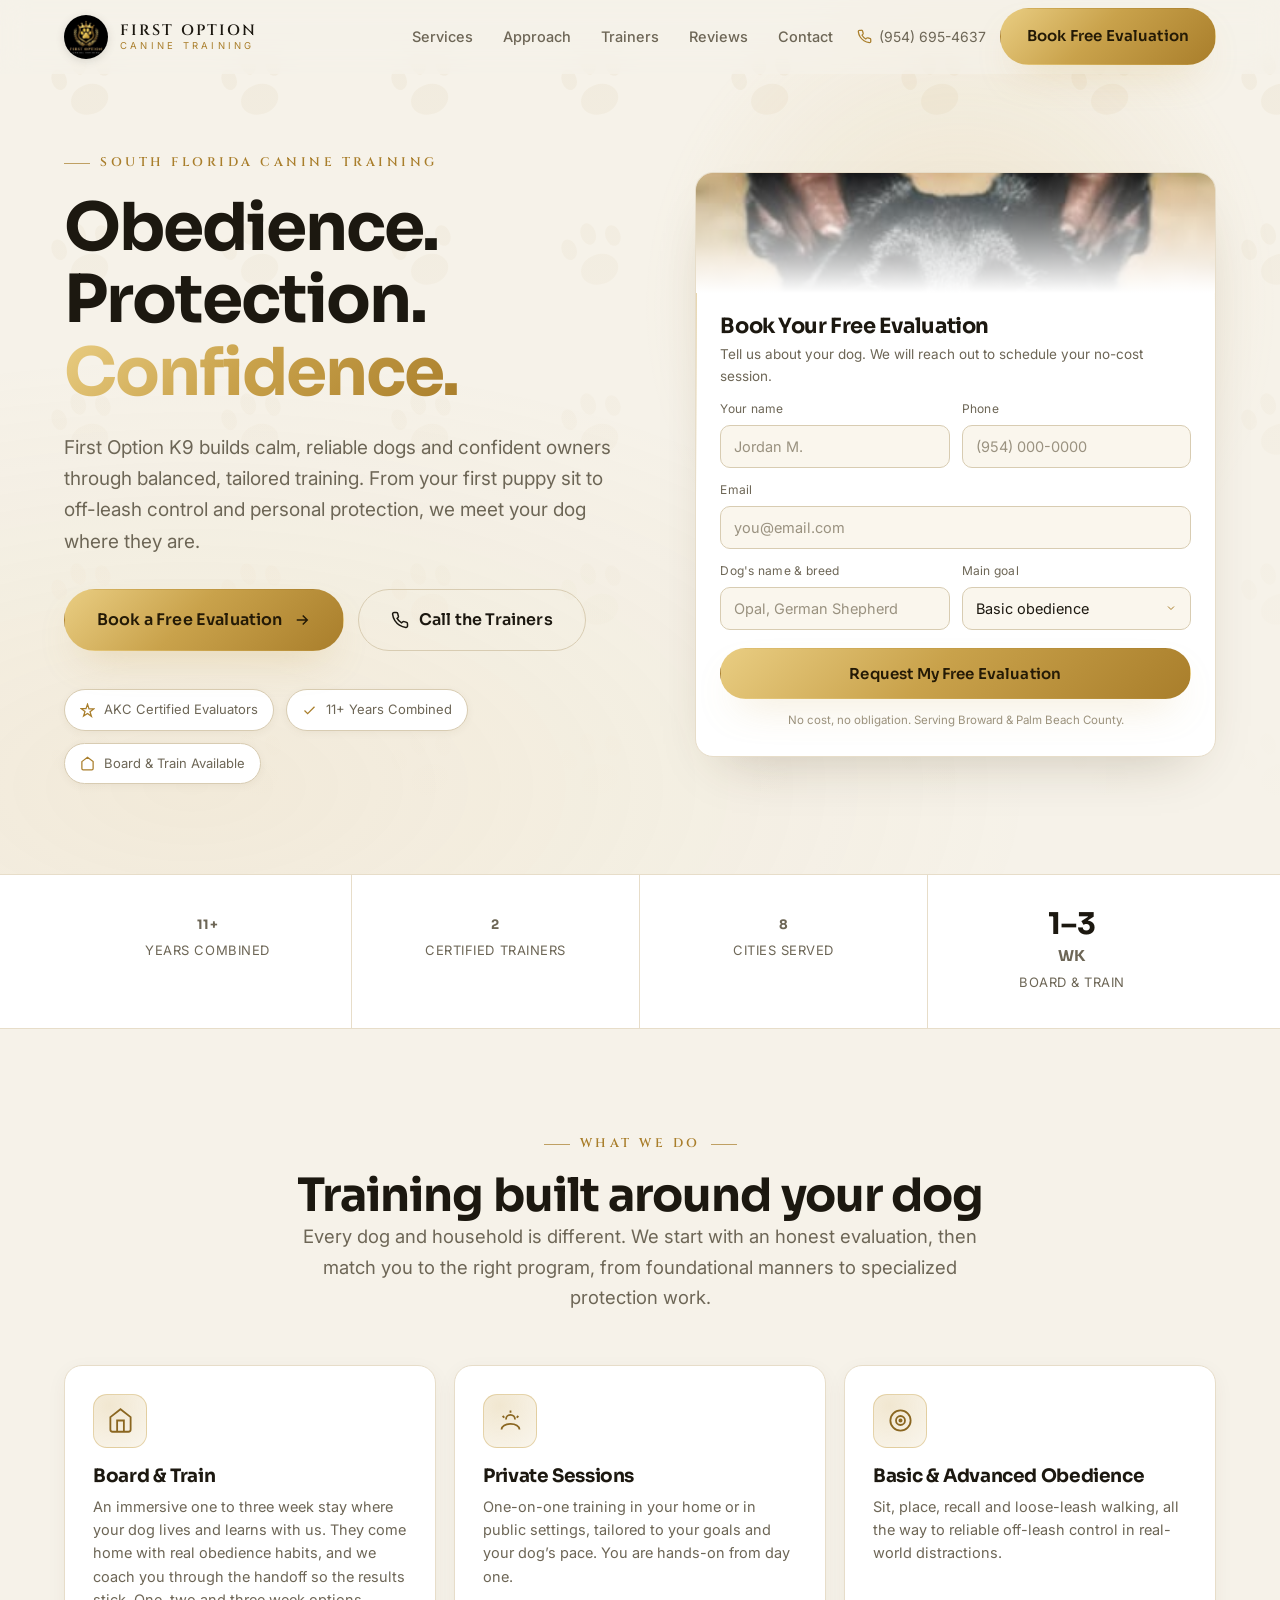
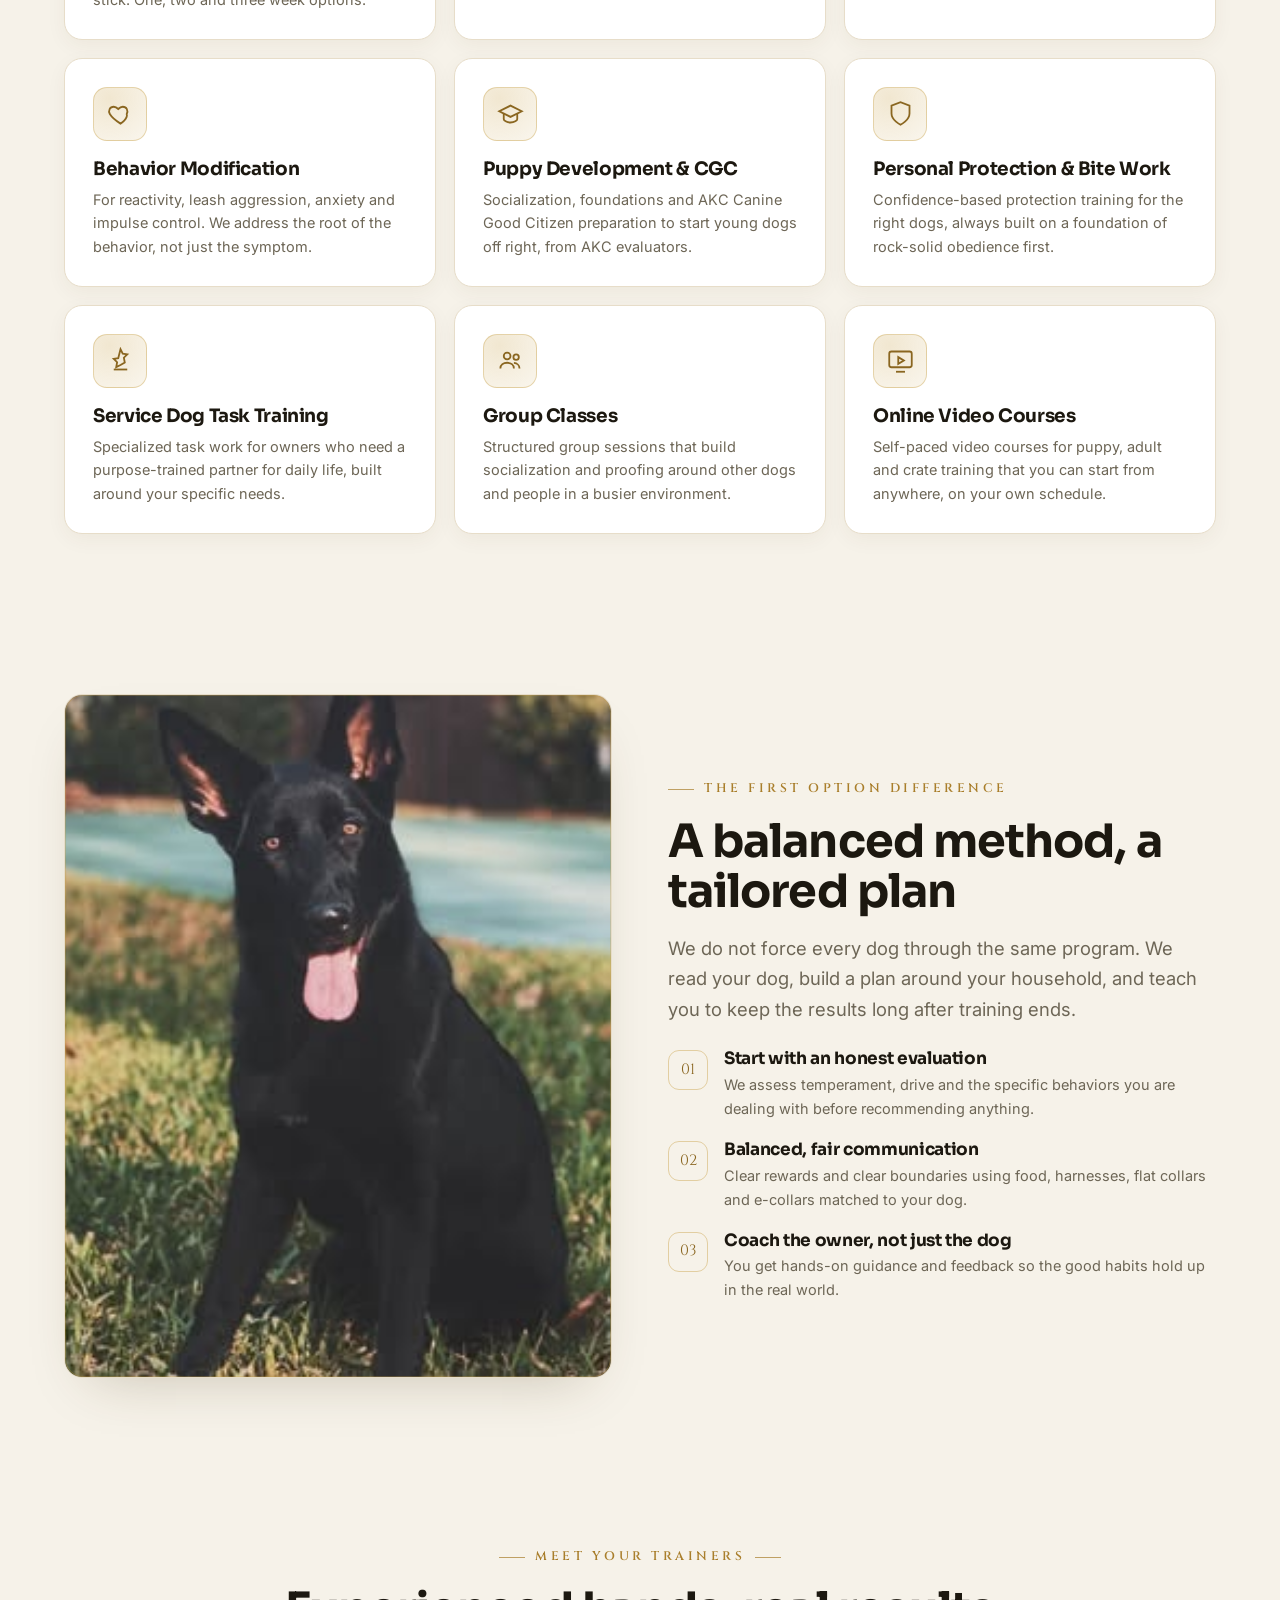
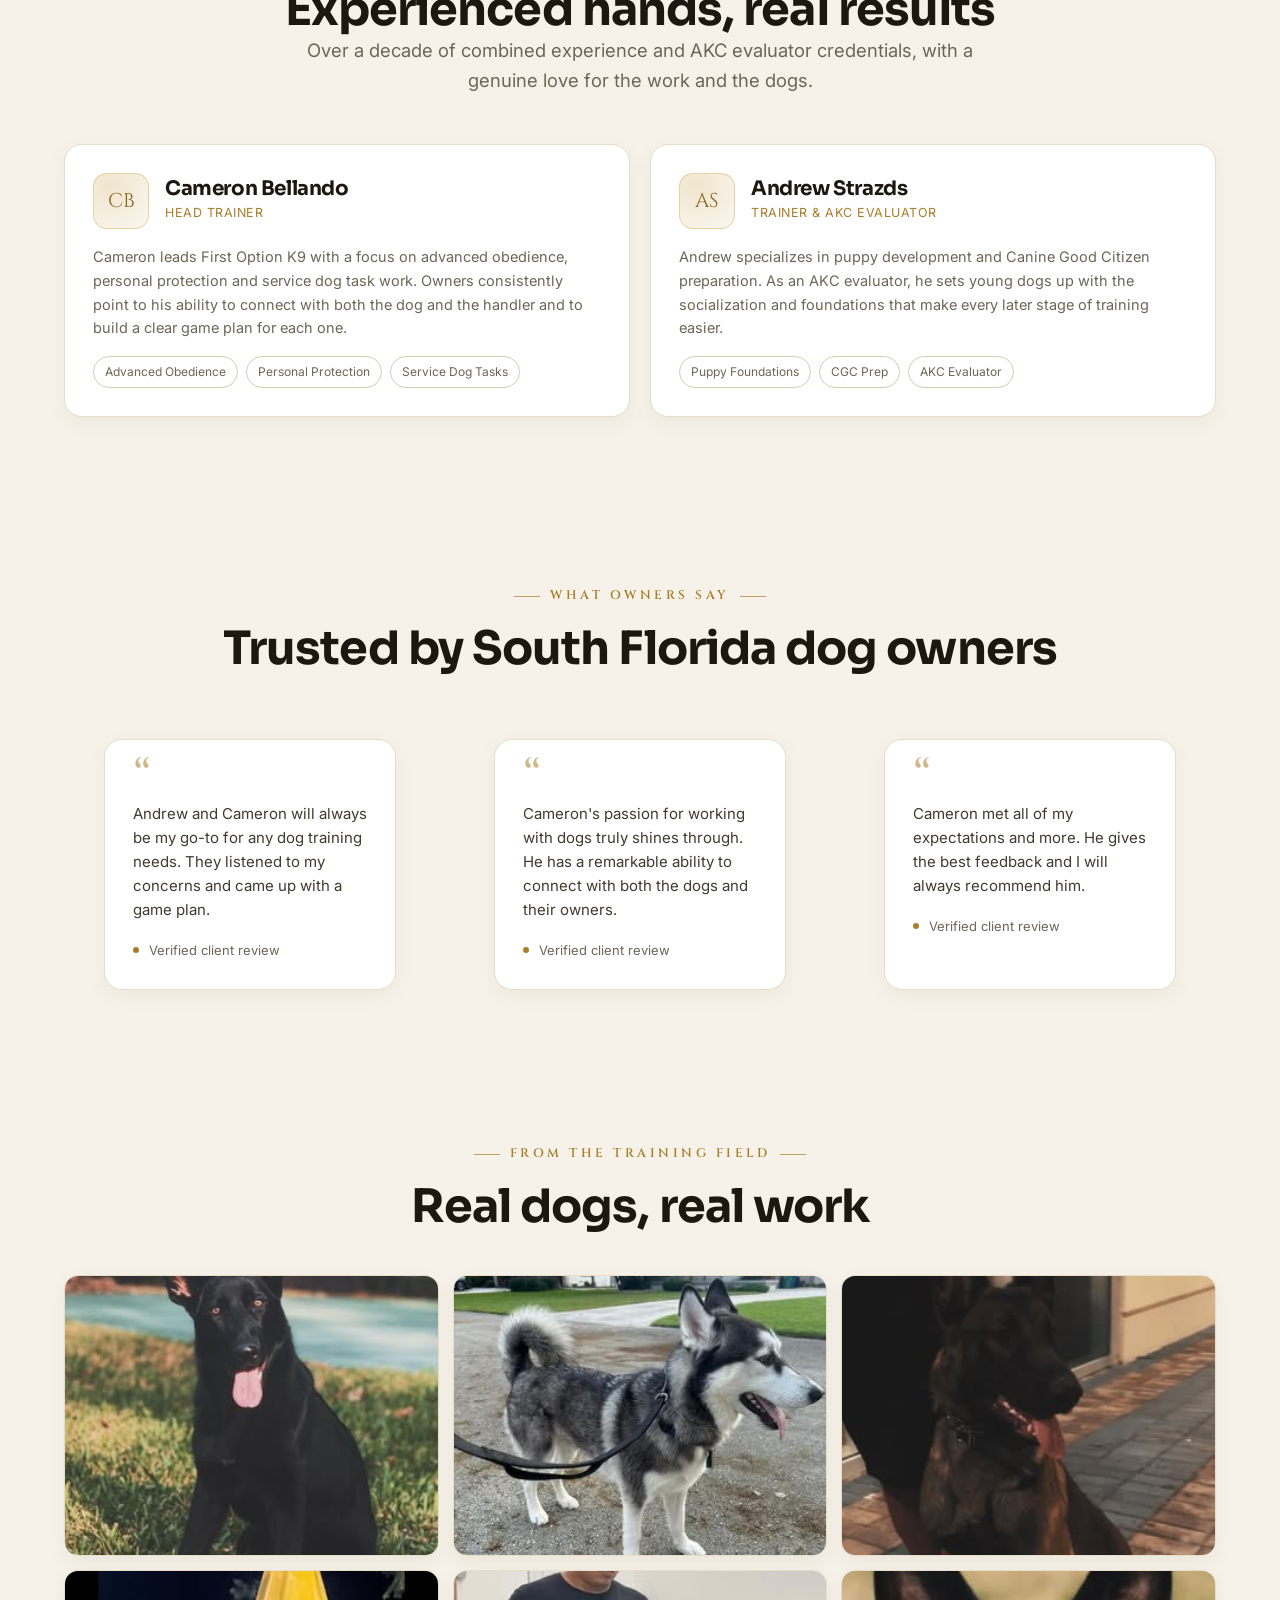
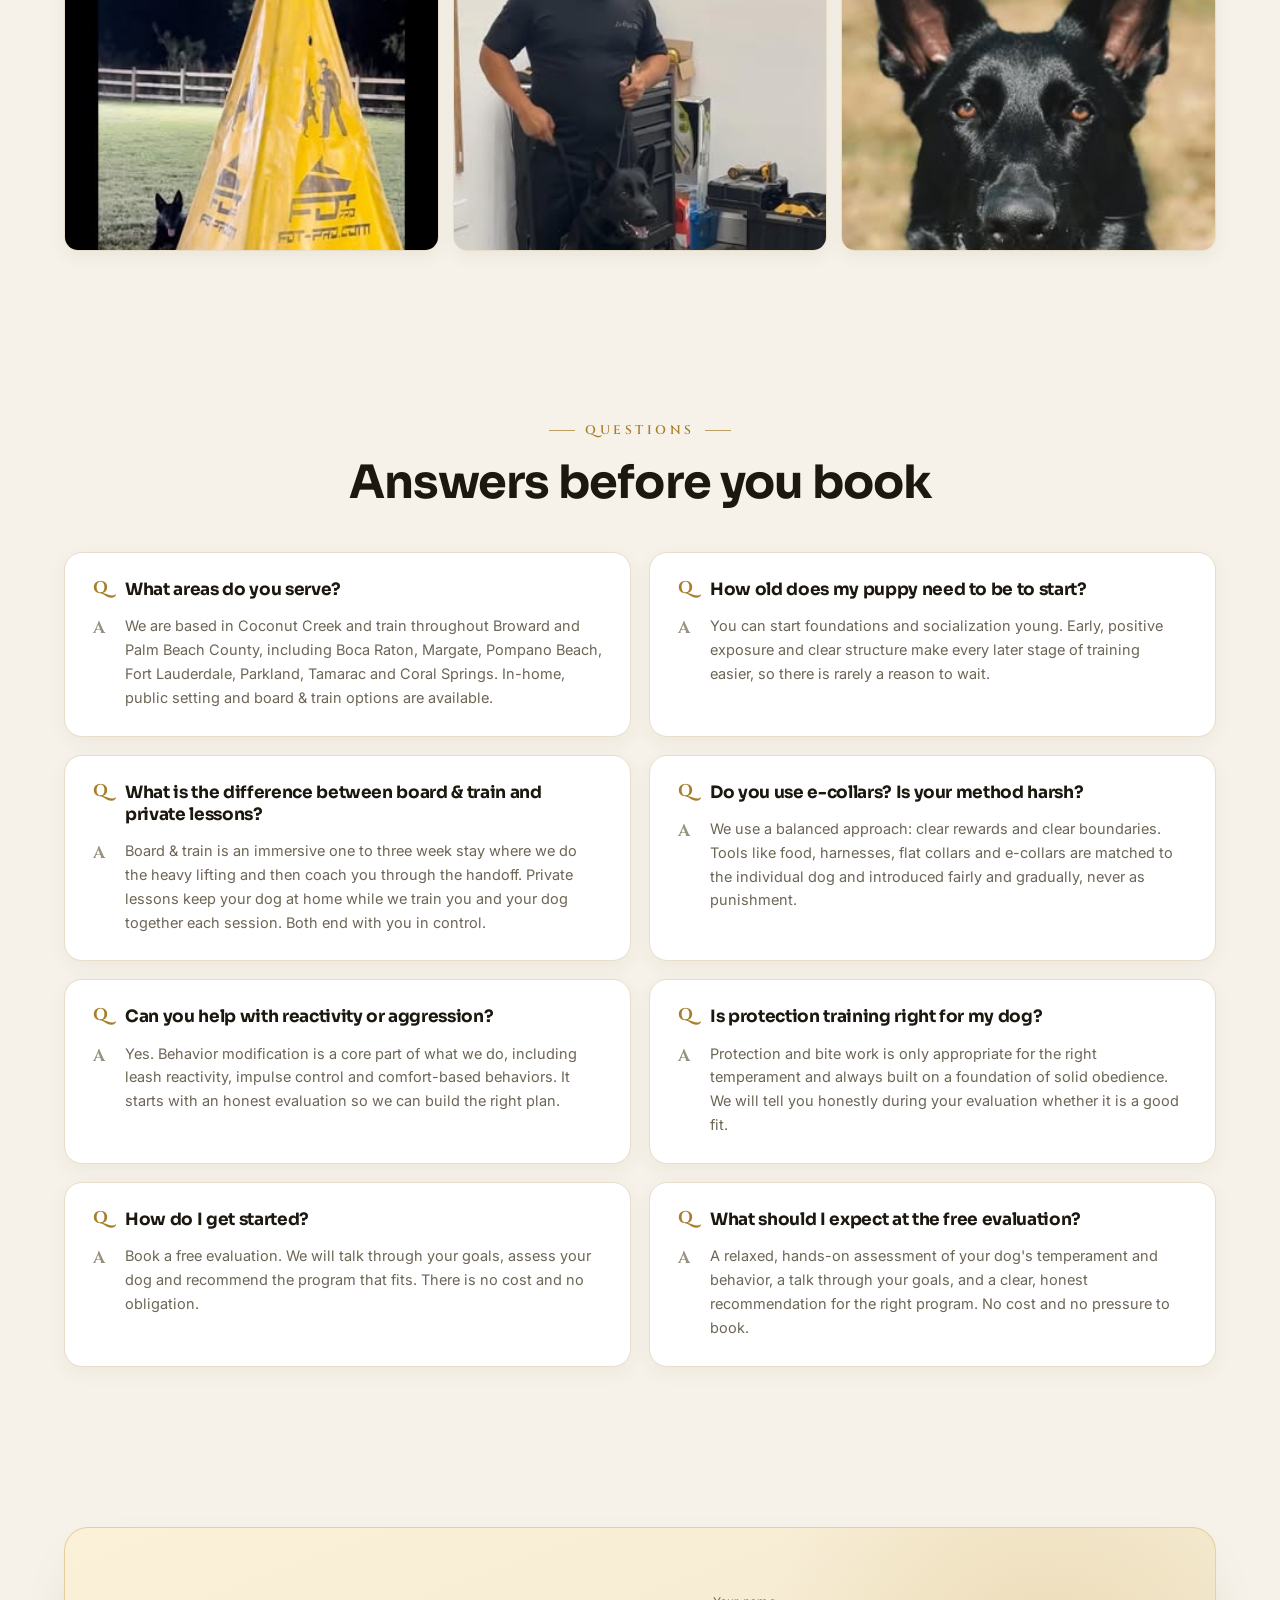
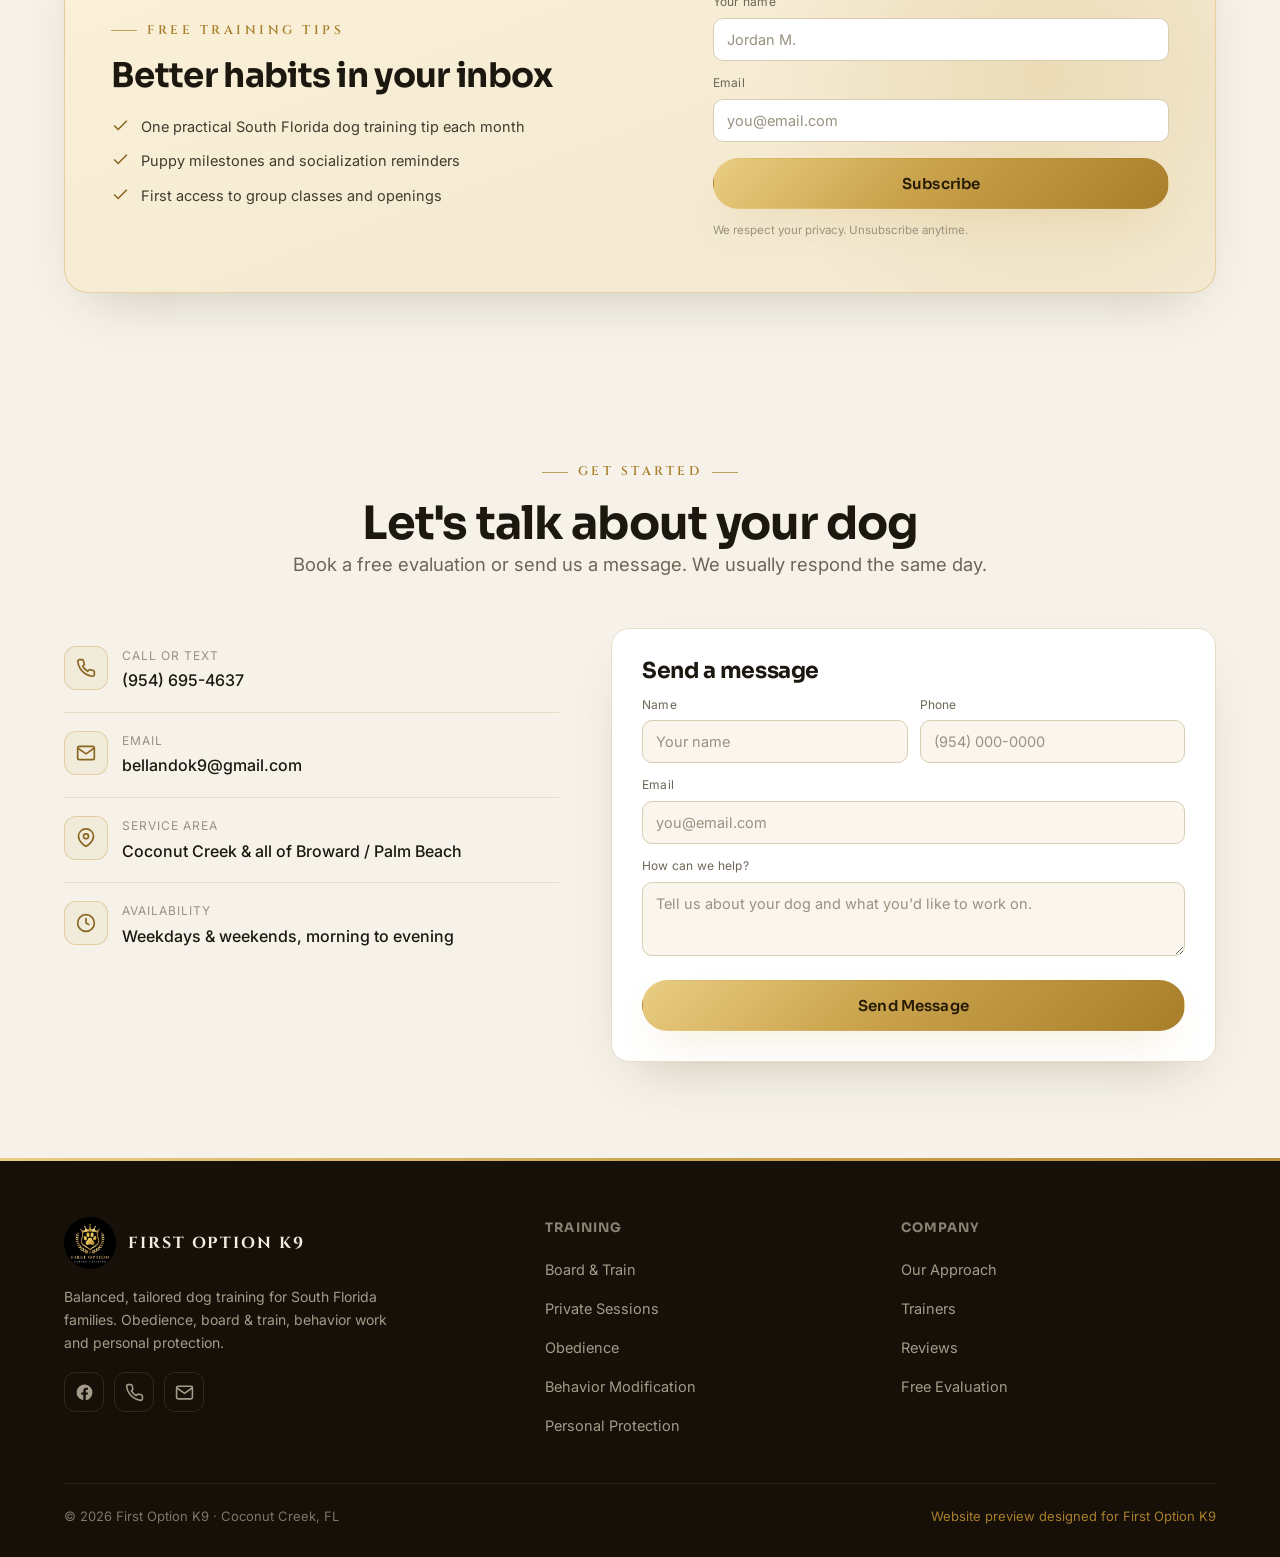
==== commit 8abf504b: "Even gapless gallery grid; fix newsletter placeholder" ====
--- a/index.html
+++ b/index.html
@@ -373,7 +373,7 @@
         </div>
         <div>
           <form data-demo>
-            <div class="field"><label>Your name</label><input type="text" required placeholder="First name"></div>
+            <div class="field"><label>Your name</label><input type="text" required placeholder="Jordan M."></div>
             <div class="field"><label>Email</label><input type="email" required placeholder="you@email.com"></div>
             <button type="submit" class="btn btn--gold btn--block" style="margin-top:16px">Subscribe</button>
             <p class="mini-note">We respect your privacy. Unsubscribe anytime.</p>
--- a/styles.css
+++ b/styles.css
@@ -240,10 +240,8 @@
 /* ============================================================
    GALLERY
    ============================================================ */
-.gallery{display:grid;grid-template-columns:repeat(6,1fr);gap:12px;margin-top:44px}
-.gallery figure{margin:0;border-radius:14px;overflow:hidden;border:1px solid var(--line);position:relative;aspect-ratio:1;transition:transform .35s var(--ease-out);box-shadow:0 6px 18px rgba(70,52,16,.06)}
-.gallery figure:nth-child(1){grid-column:span 2;grid-row:span 2;aspect-ratio:auto}
-.gallery figure:nth-child(4){grid-column:span 2}
+.gallery{display:grid;grid-template-columns:repeat(3,1fr);gap:14px;margin-top:44px}
+.gallery figure{margin:0;border-radius:14px;overflow:hidden;border:1px solid var(--line);position:relative;aspect-ratio:4/3;transition:transform .35s var(--ease-out);box-shadow:0 6px 18px rgba(70,52,16,.06)}
 .gallery img{width:100%;height:100%;object-fit:cover;transition:transform .5s var(--ease-out)}
 .gallery figure:hover{transform:translateY(-3px)}
 .gallery figure:hover img{transform:scale(1.06)}
@@ -409,8 +407,6 @@
   .blog-grid{grid-template-columns:repeat(2,1fr)}
   .lp-hero{grid-template-columns:1fr;gap:36px}
   .footer__grid{grid-template-columns:1fr 1fr}
-  .gallery{grid-template-columns:repeat(3,1fr)}
-  .gallery figure:nth-child(1){grid-column:span 2;grid-row:span 2}
 }
 @media (max-width:720px){
   .nav-links,.nav__phone{display:none}
@@ -424,7 +420,6 @@
   .newsletter{padding:38px 26px}
   .form-row{flex-direction:column;gap:0}
   .gallery{grid-template-columns:repeat(2,1fr)}
-  .gallery figure:nth-child(4){grid-column:span 2}
 }
 
 /* ============================================================
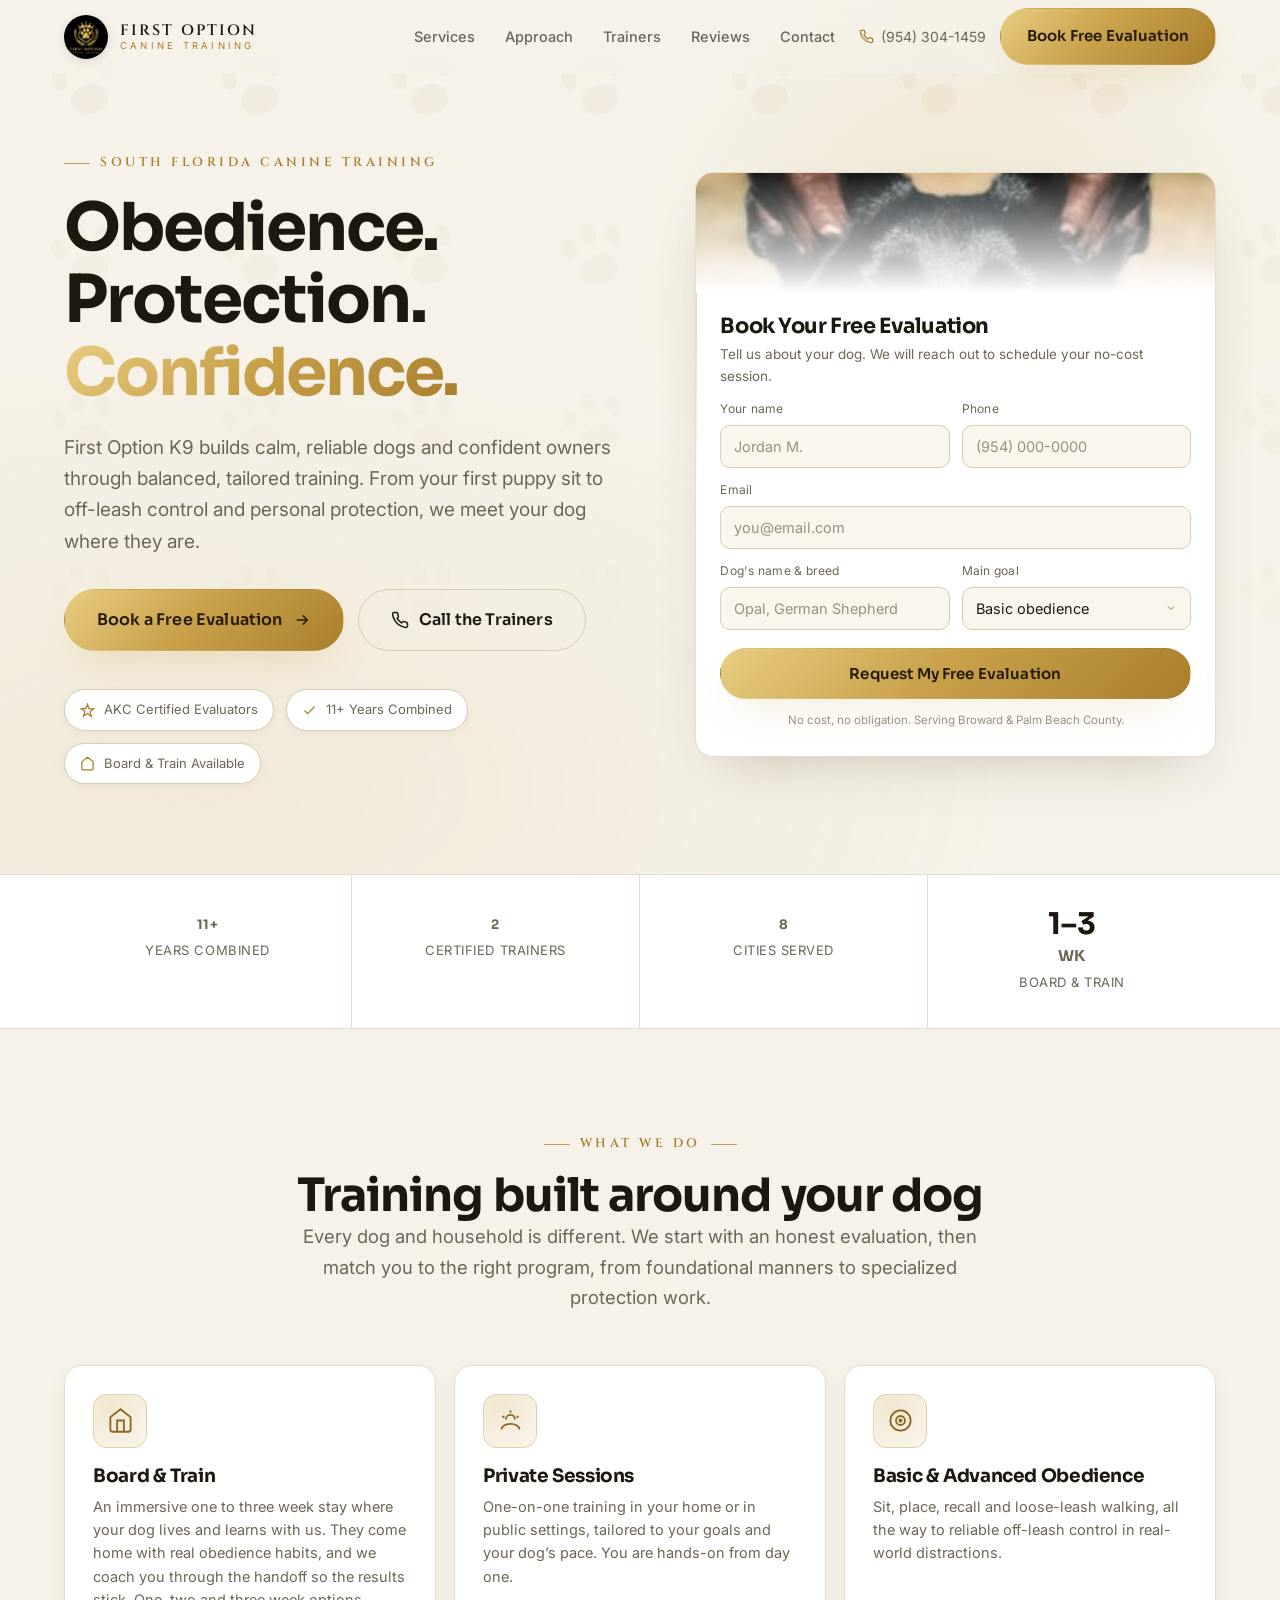
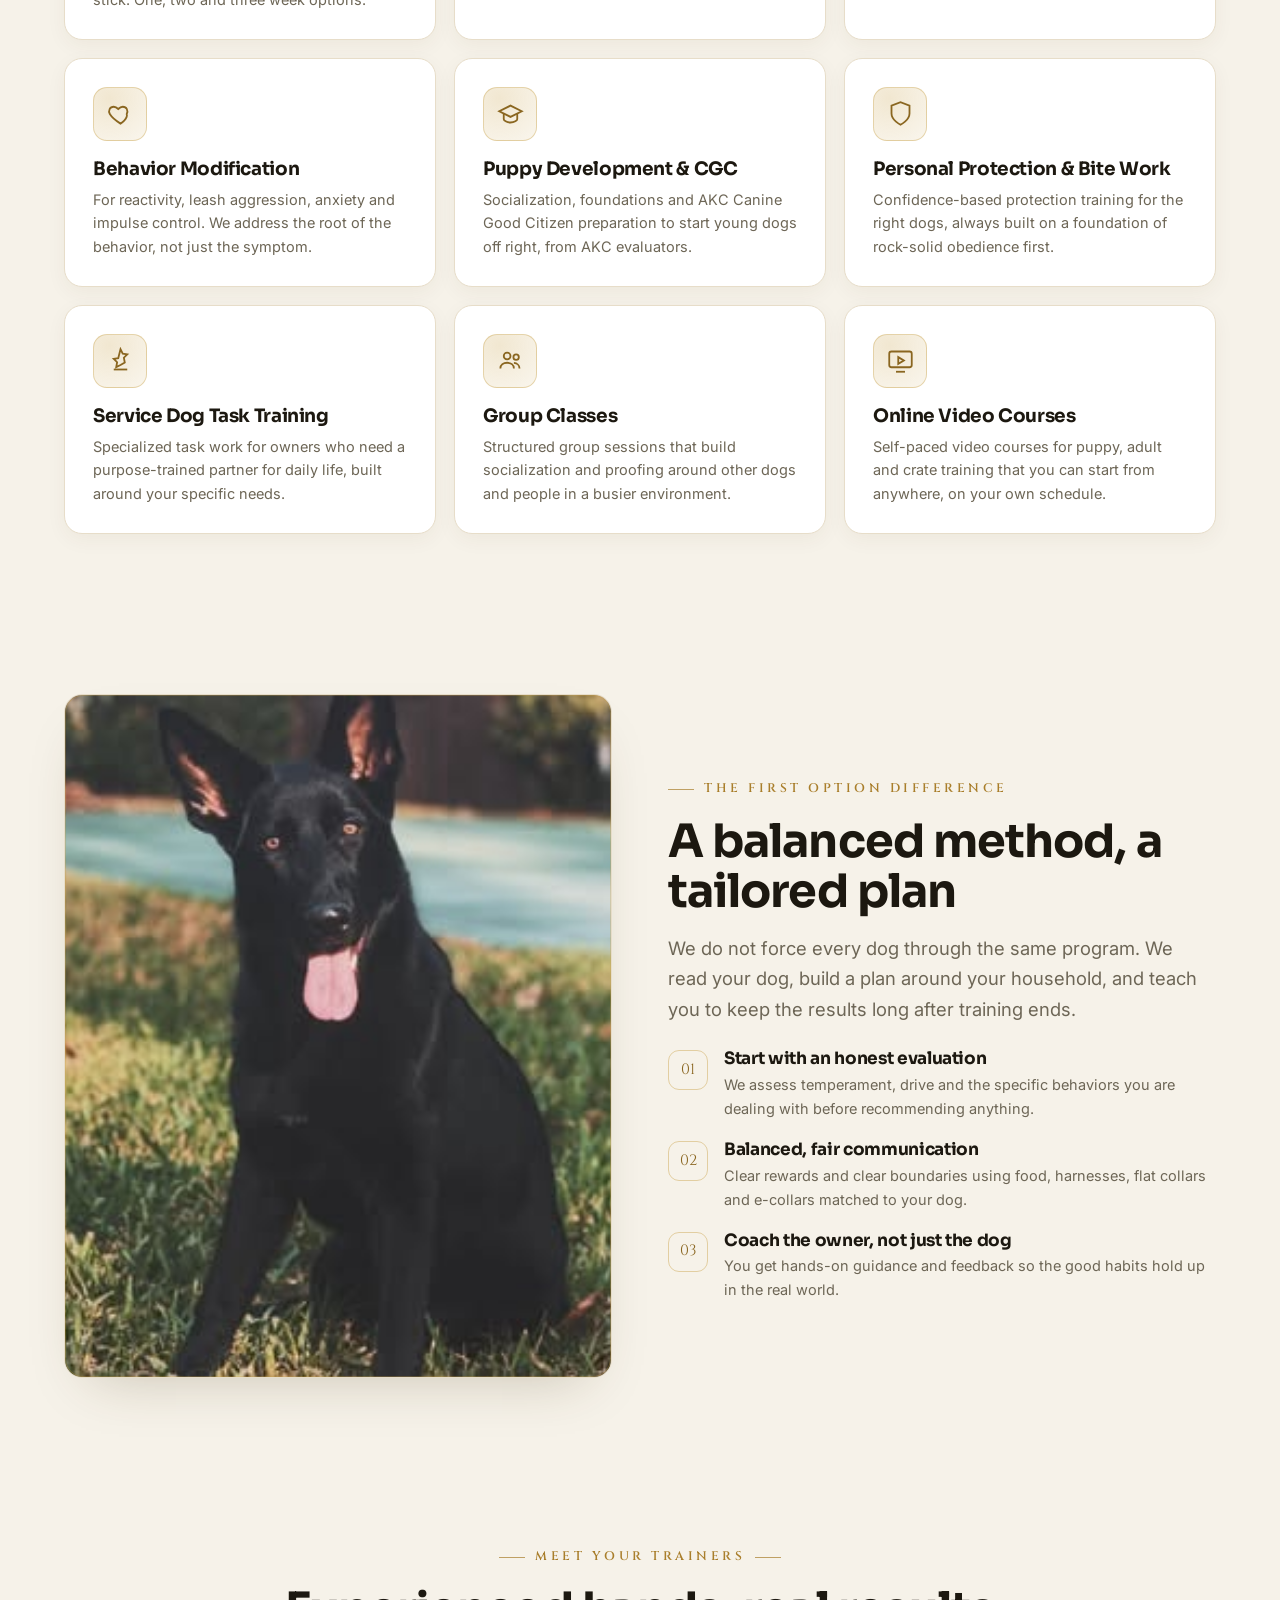
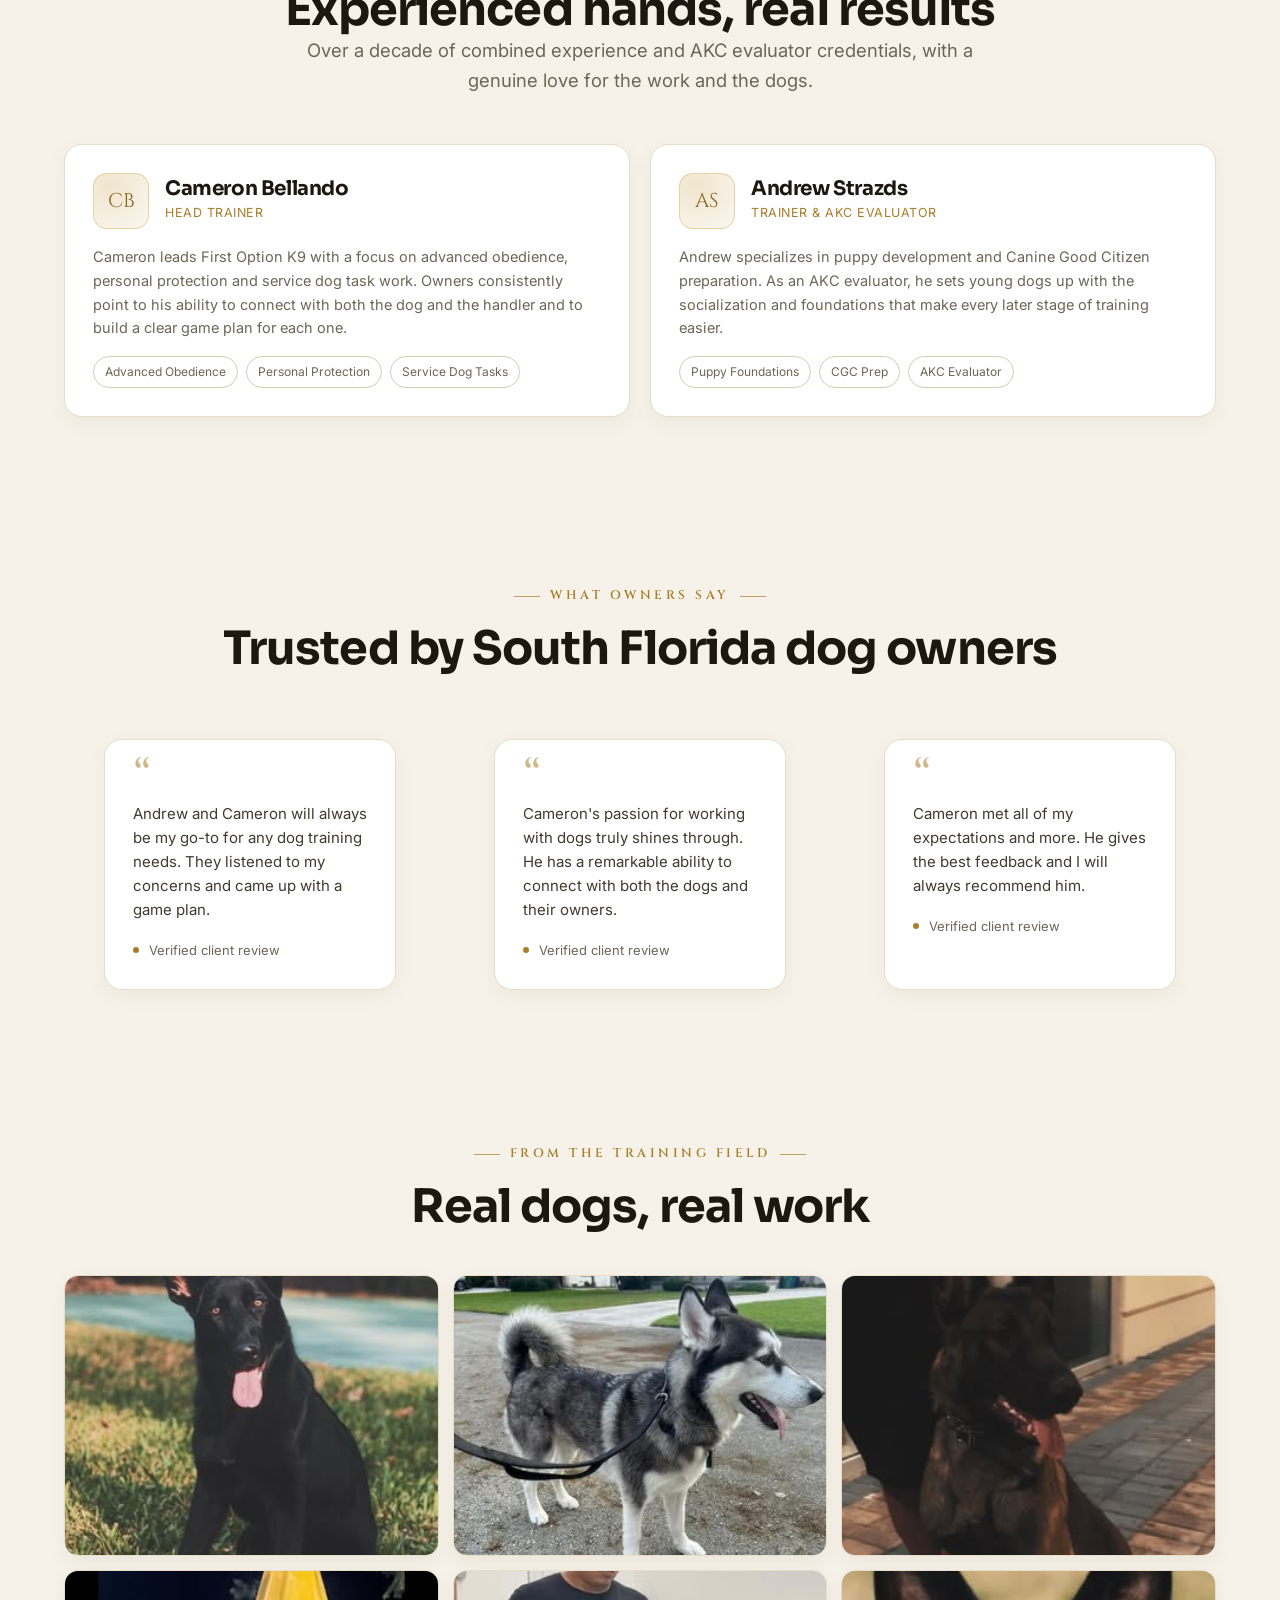
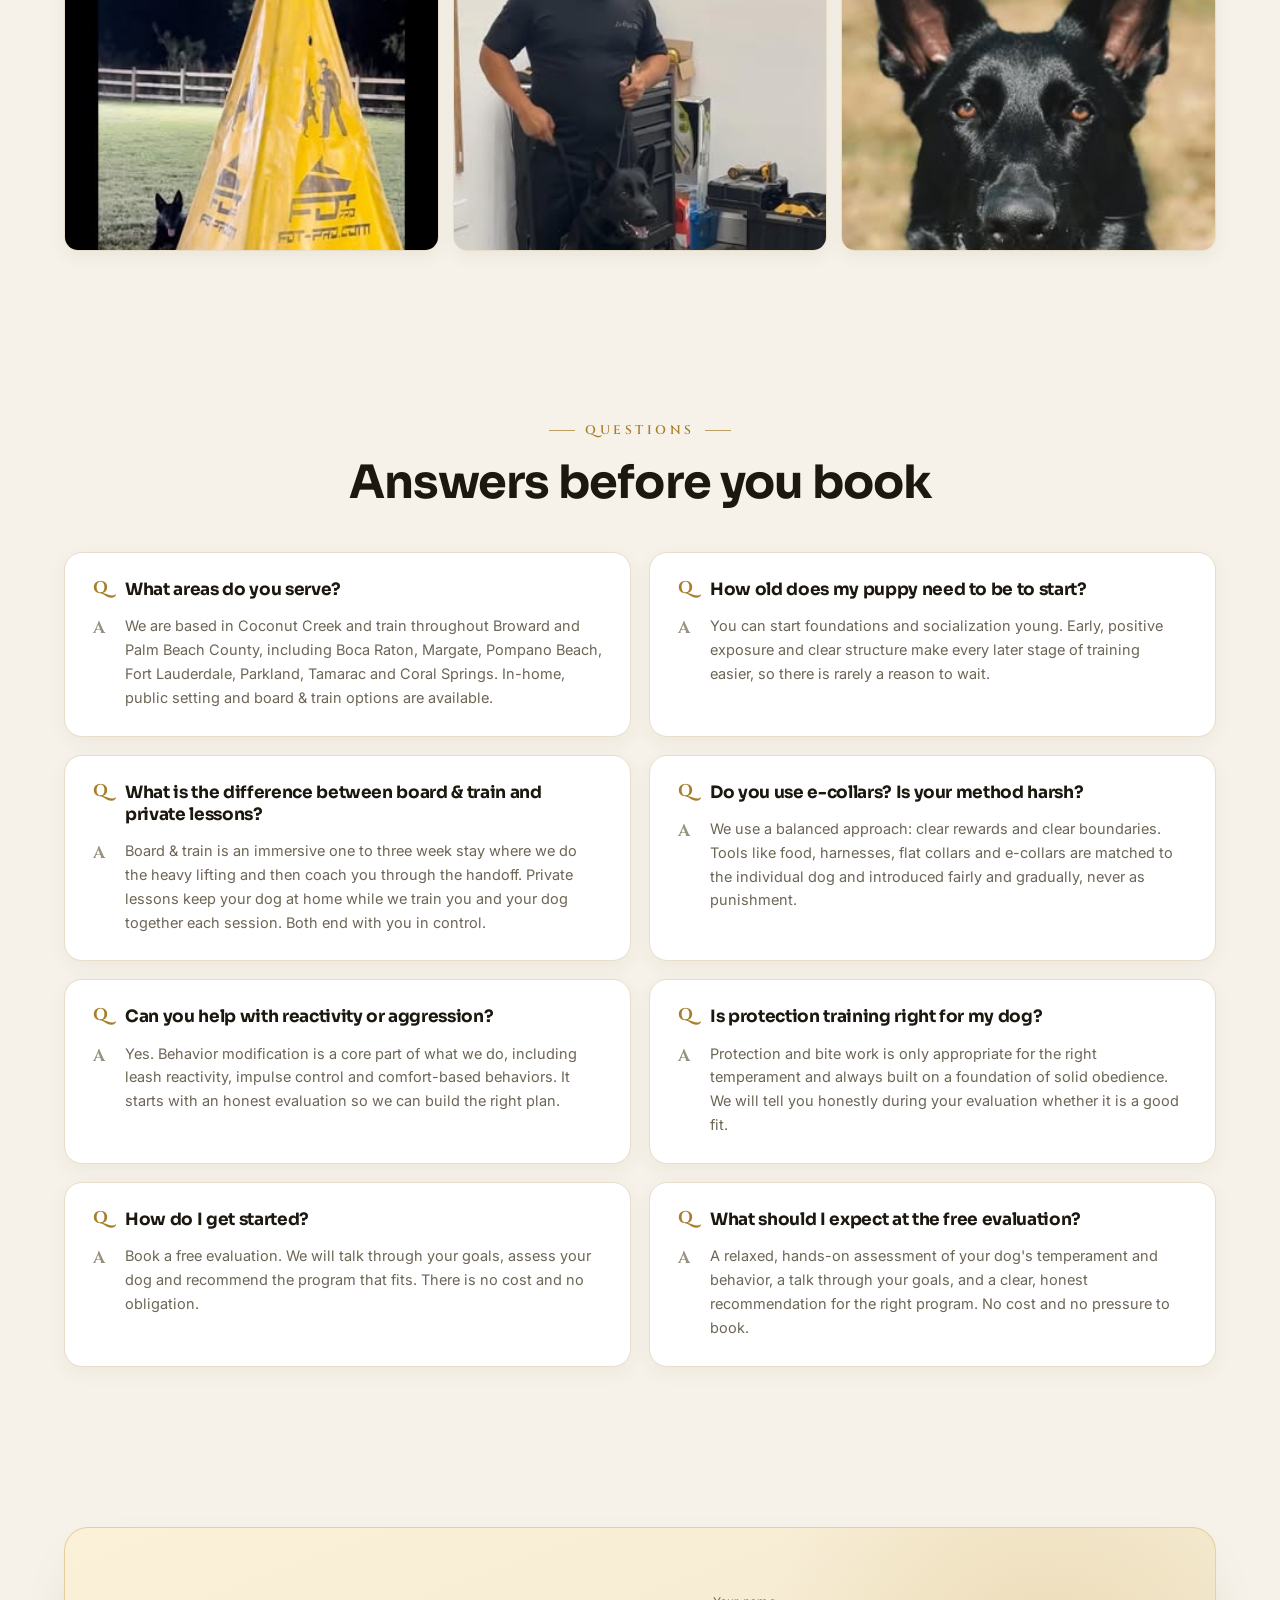
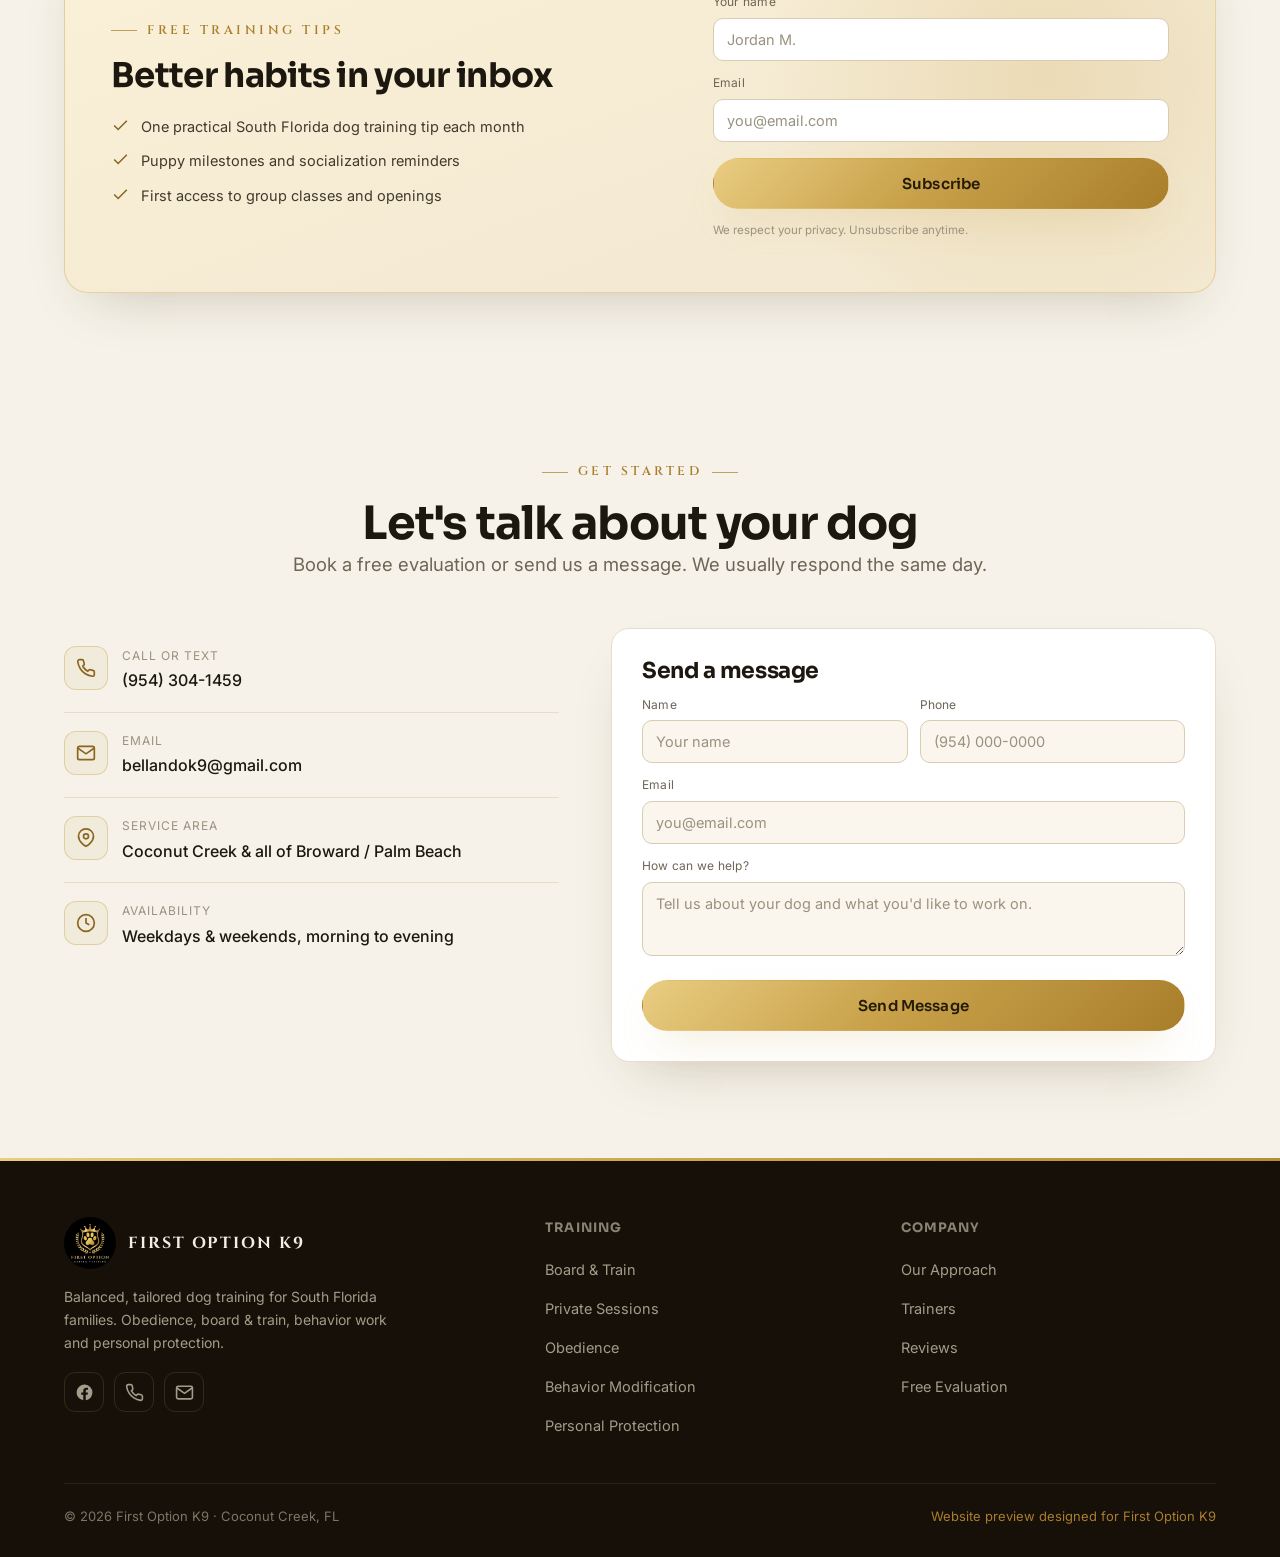
==== commit 89f1fd0c: "Update phone number to confirmed line" ====
--- a/index.html
+++ b/index.html
@@ -36,9 +36,9 @@
       <a href="#contact">Contact</a>
     </div>
     <div class="nav__cta">
-      <a class="nav__phone" href="tel:+19546954637">
+      <a class="nav__phone" href="tel:+19543041459">
         <svg viewBox="0 0 24 24" fill="none" stroke="currentColor" stroke-width="2"><path d="M22 16.92v3a2 2 0 0 1-2.18 2 19.79 19.79 0 0 1-8.63-3.07 19.5 19.5 0 0 1-6-6 19.79 19.79 0 0 1-3.07-8.67A2 2 0 0 1 4.11 2h3a2 2 0 0 1 2 1.72 12.84 12.84 0 0 0 .7 2.81 2 2 0 0 1-.45 2.11L8.09 9.91a16 16 0 0 0 6 6l1.27-1.27a2 2 0 0 1 2.11-.45 12.84 12.84 0 0 0 2.81.7A2 2 0 0 1 22 16.92z"/></svg>
-        (954) 695-4637
+        (954) 304-1459
       </a>
       <a href="free-evaluation.html" class="btn btn--gold">Book Free Evaluation</a>
       <button class="hamburger" aria-label="Menu"><span></span></button>
@@ -66,7 +66,7 @@
         <a href="free-evaluation.html" class="btn btn--gold btn--lg">Book a Free Evaluation
           <svg viewBox="0 0 24 24" fill="none" stroke="currentColor" stroke-width="2"><path d="M5 12h14M13 6l6 6-6 6"/></svg>
         </a>
-        <a href="tel:+19546954637" class="btn btn--ghost btn--lg">
+        <a href="tel:+19543041459" class="btn btn--ghost btn--lg">
           <svg viewBox="0 0 24 24" fill="none" stroke="currentColor" stroke-width="2"><path d="M22 16.92v3a2 2 0 0 1-2.18 2 19.79 19.79 0 0 1-8.63-3.07 19.5 19.5 0 0 1-6-6 19.79 19.79 0 0 1-3.07-8.67A2 2 0 0 1 4.11 2h3a2 2 0 0 1 2 1.72 12.84 12.84 0 0 0 .7 2.81 2 2 0 0 1-.45 2.11L8.09 9.91a16 16 0 0 0 6 6l1.27-1.27a2 2 0 0 1 2.11-.45 12.84 12.84 0 0 0 2.81.7A2 2 0 0 1 22 16.92z"/></svg>
           Call the Trainers
         </a>
@@ -401,7 +401,7 @@
       <div class="contact__info reveal">
         <div class="row">
           <div class="ico"><svg viewBox="0 0 24 24" fill="none" stroke="currentColor" stroke-width="2"><path d="M22 16.92v3a2 2 0 0 1-2.18 2 19.79 19.79 0 0 1-8.63-3.07 19.5 19.5 0 0 1-6-6 19.79 19.79 0 0 1-3.07-8.67A2 2 0 0 1 4.11 2h3a2 2 0 0 1 2 1.72 12.84 12.84 0 0 0 .7 2.81 2 2 0 0 1-.45 2.11L8.09 9.91a16 16 0 0 0 6 6l1.27-1.27a2 2 0 0 1 2.11-.45 12.84 12.84 0 0 0 2.81.7A2 2 0 0 1 22 16.92z"/></svg></div>
-          <div><div class="lbl">Call or text</div><div class="val"><a href="tel:+19546954637">(954) 695-4637</a></div></div>
+          <div><div class="lbl">Call or text</div><div class="val"><a href="tel:+19543041459">(954) 304-1459</a></div></div>
         </div>
         <div class="row">
           <div class="ico"><svg viewBox="0 0 24 24" fill="none" stroke="currentColor" stroke-width="2"><rect x="2" y="4" width="20" height="16" rx="2"/><path d="M22 6l-10 7L2 6"/></svg></div>
@@ -451,7 +451,7 @@
           <a href="https://www.facebook.com/bellandok9" target="_blank" rel="noopener" aria-label="Facebook">
             <svg viewBox="0 0 24 24" fill="currentColor"><path d="M22 12a10 10 0 1 0-11.56 9.88v-6.99H7.9V12h2.54V9.8c0-2.5 1.49-3.89 3.78-3.89 1.09 0 2.24.2 2.24.2v2.46h-1.26c-1.24 0-1.63.77-1.63 1.56V12h2.78l-.44 2.89h-2.34v6.99A10 10 0 0 0 22 12z"/></svg>
           </a>
-          <a href="tel:+19546954637" aria-label="Call">
+          <a href="tel:+19543041459" aria-label="Call">
             <svg viewBox="0 0 24 24" fill="none" stroke="currentColor" stroke-width="2"><path d="M22 16.92v3a2 2 0 0 1-2.18 2 19.79 19.79 0 0 1-8.63-3.07 19.5 19.5 0 0 1-6-6 19.79 19.79 0 0 1-3.07-8.67A2 2 0 0 1 4.11 2h3a2 2 0 0 1 2 1.72 12.84 12.84 0 0 0 .7 2.81 2 2 0 0 1-.45 2.11L8.09 9.91a16 16 0 0 0 6 6l1.27-1.27a2 2 0 0 1 2.11-.45 12.84 12.84 0 0 0 2.81.7A2 2 0 0 1 22 16.92z"/></svg>
           </a>
           <a href="mailto:bellandok9@gmail.com" aria-label="Email">
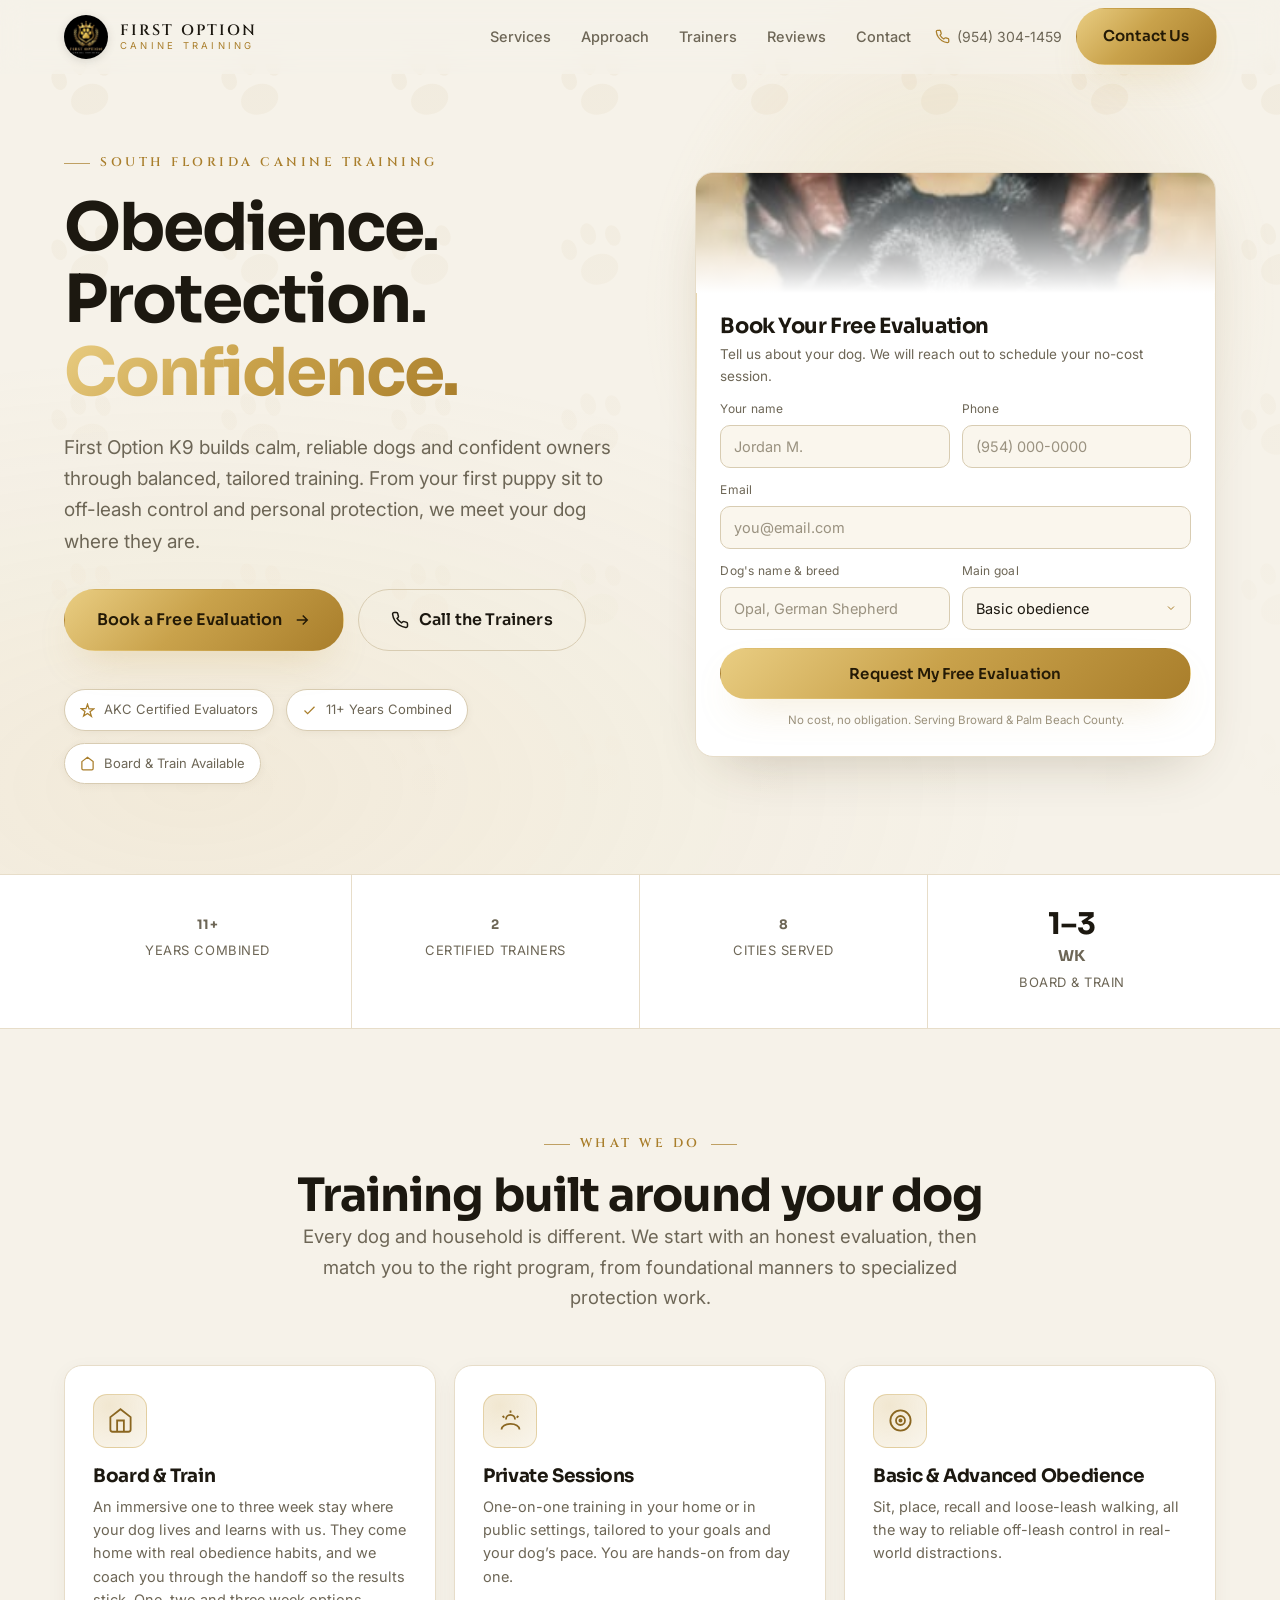
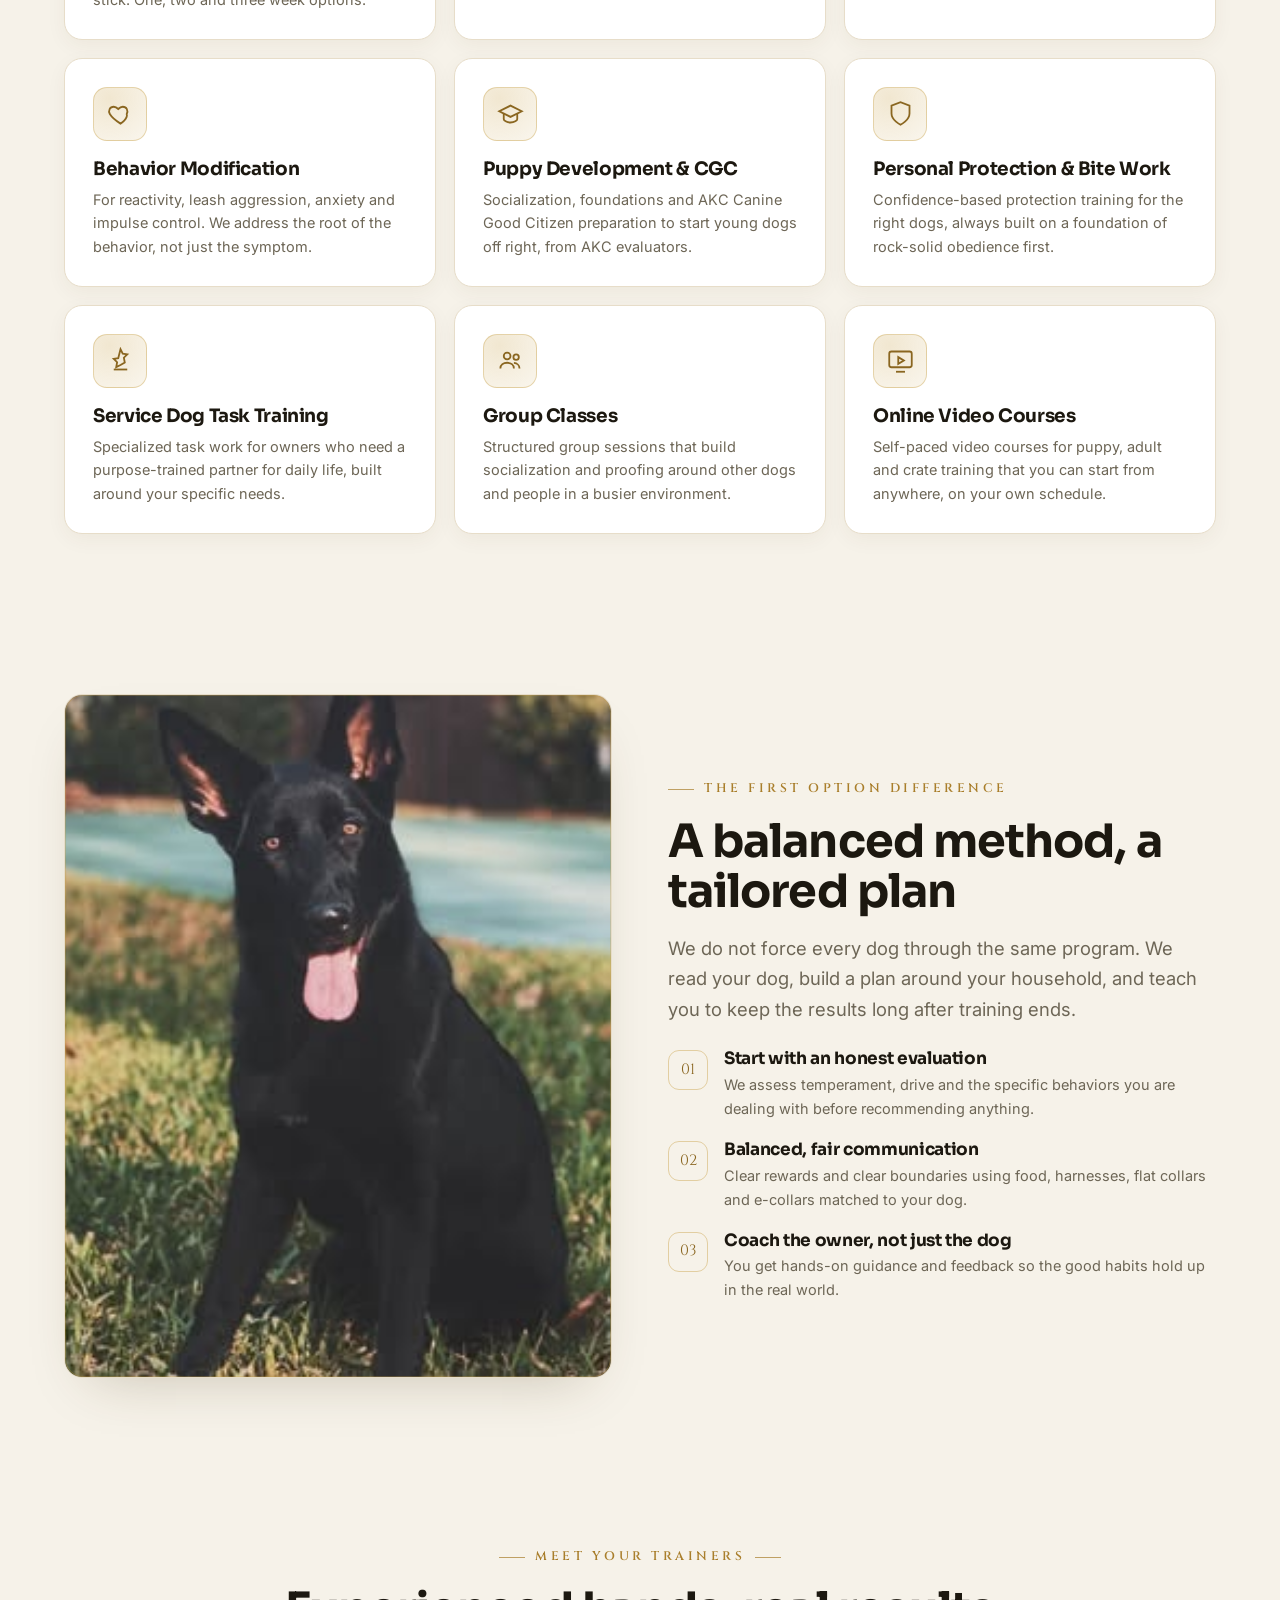
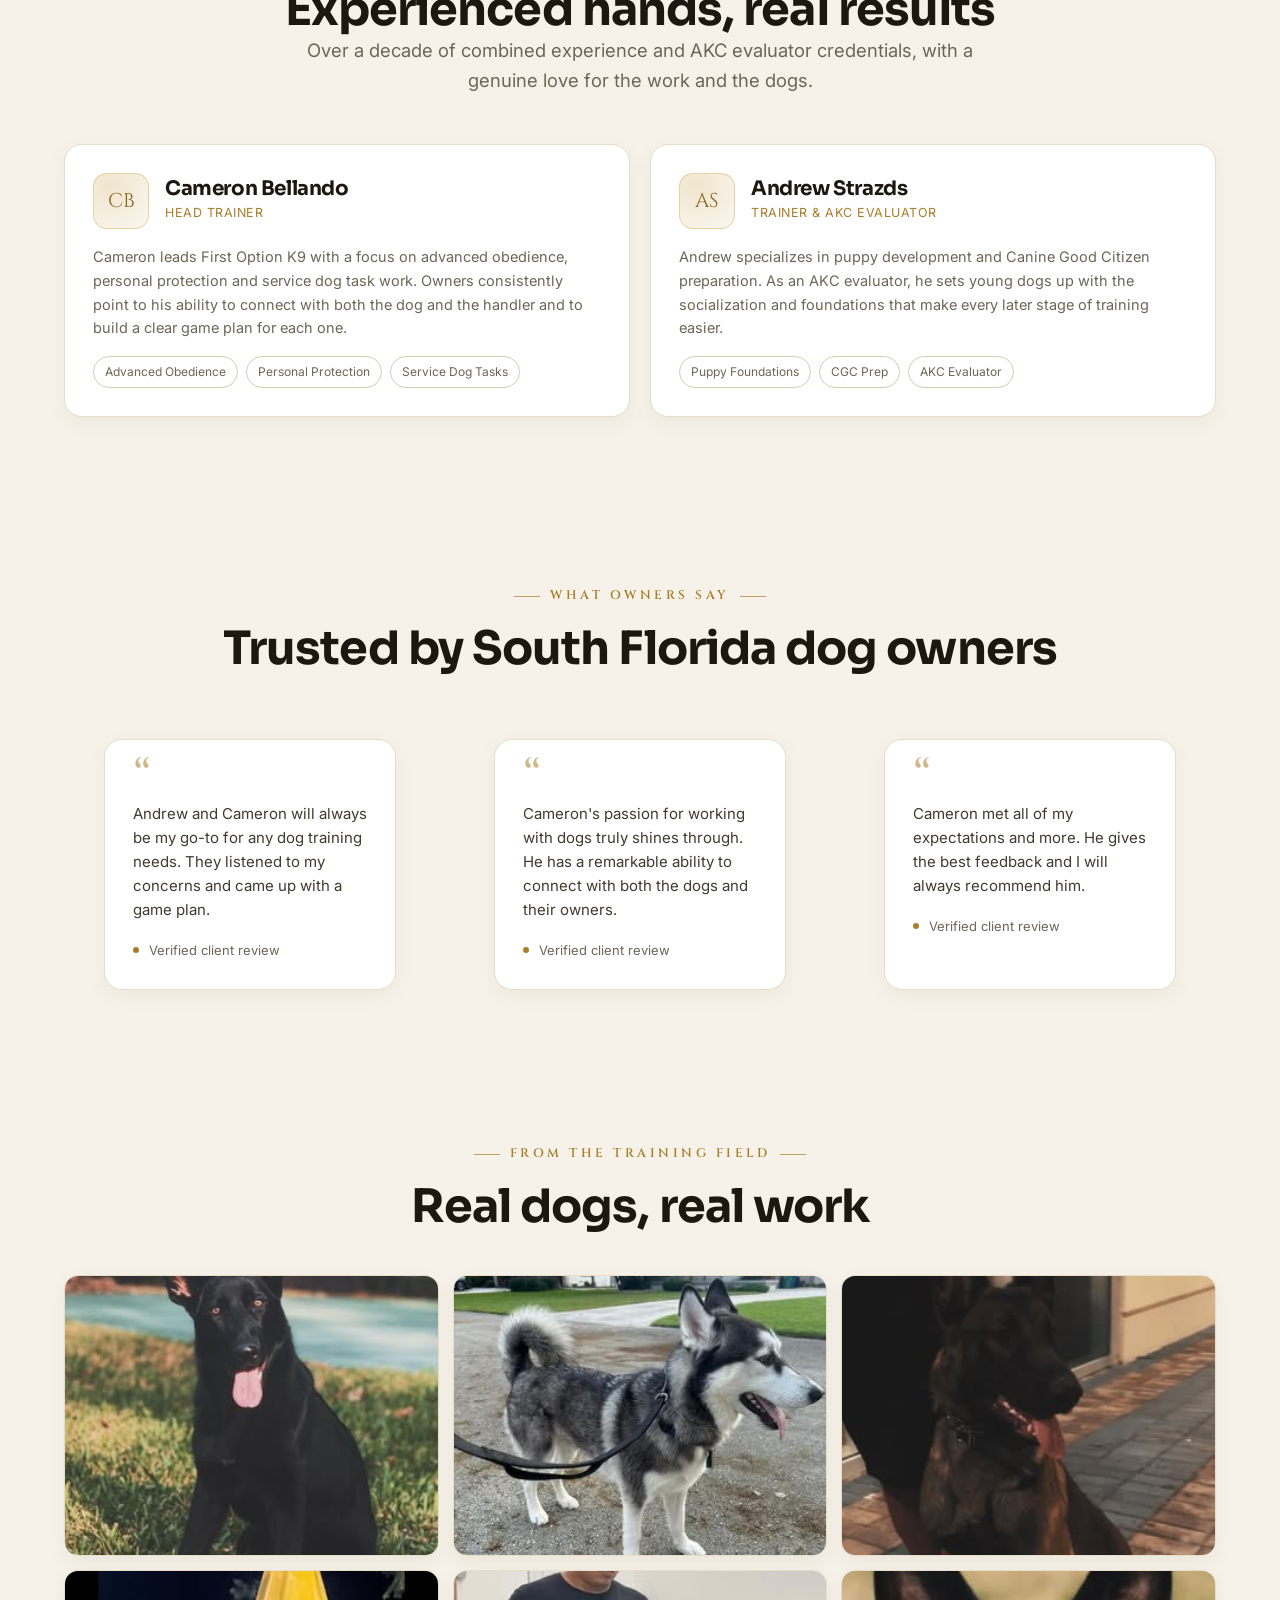
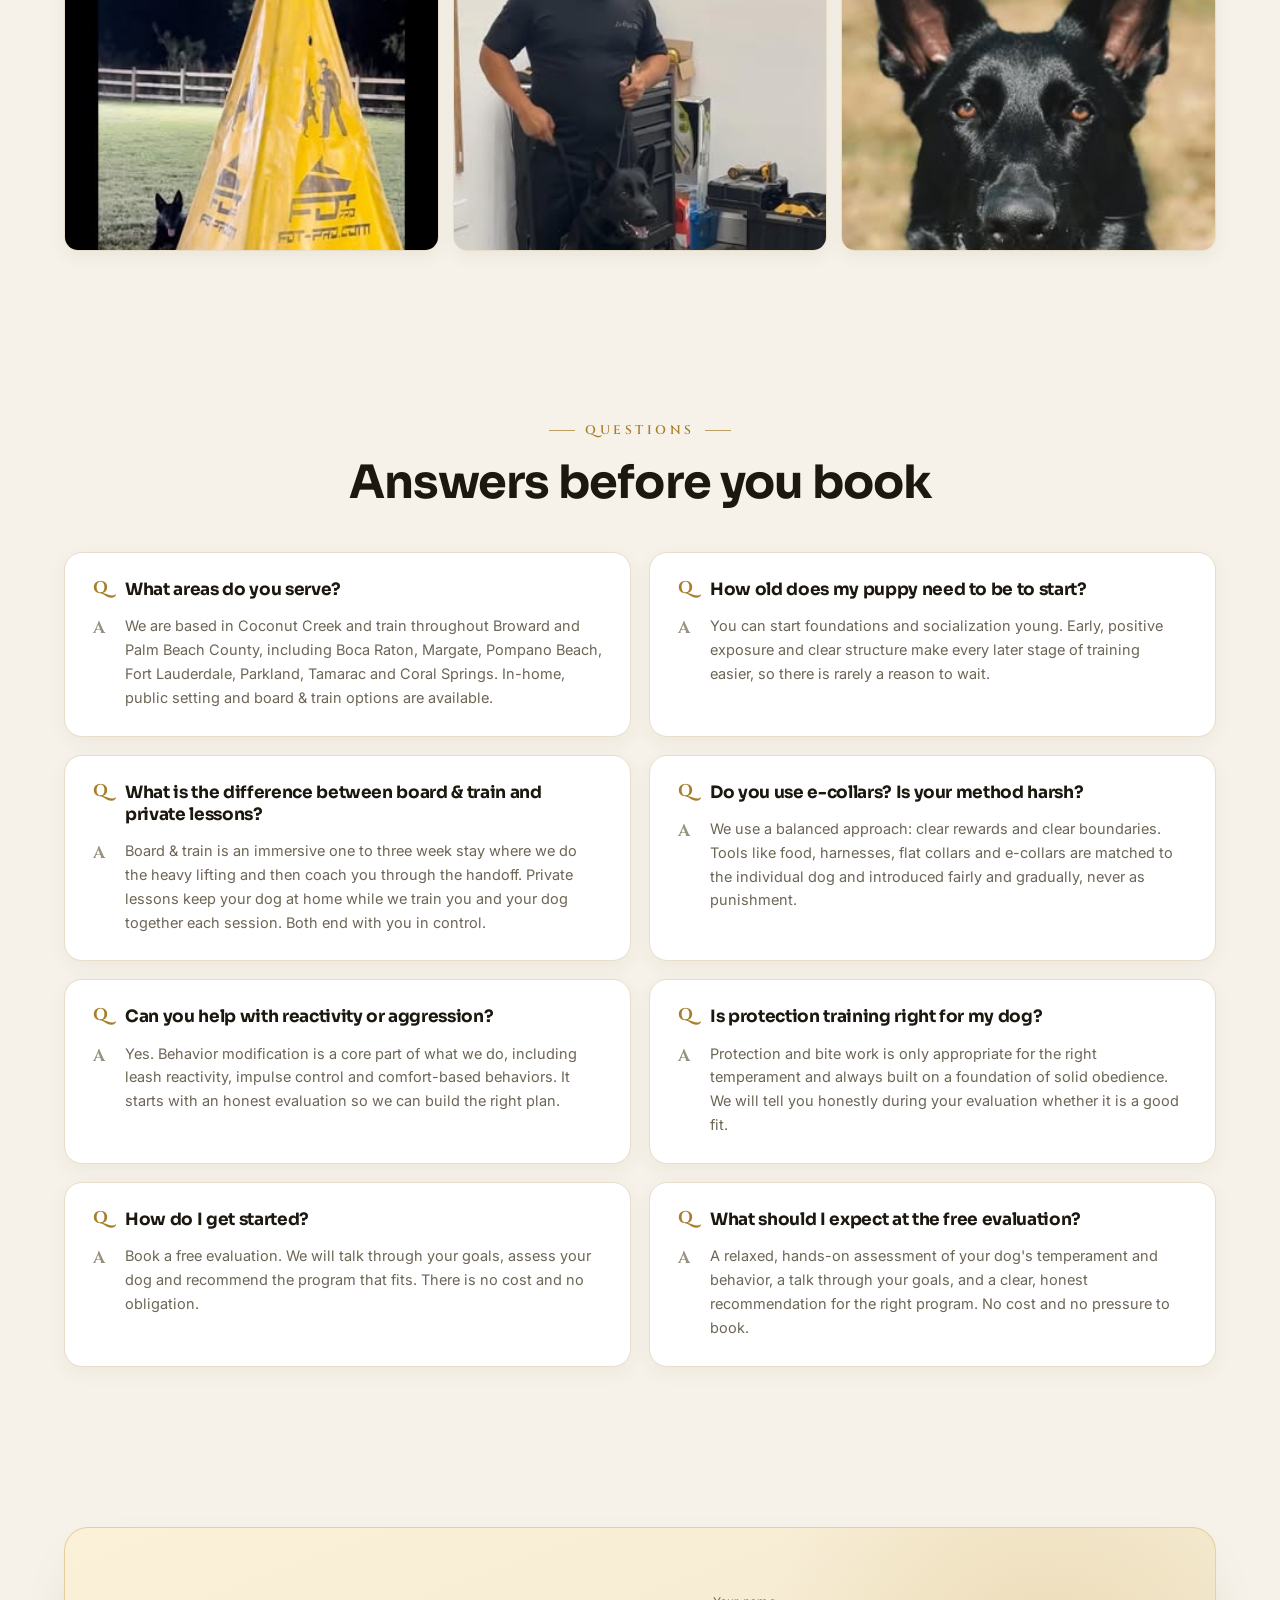
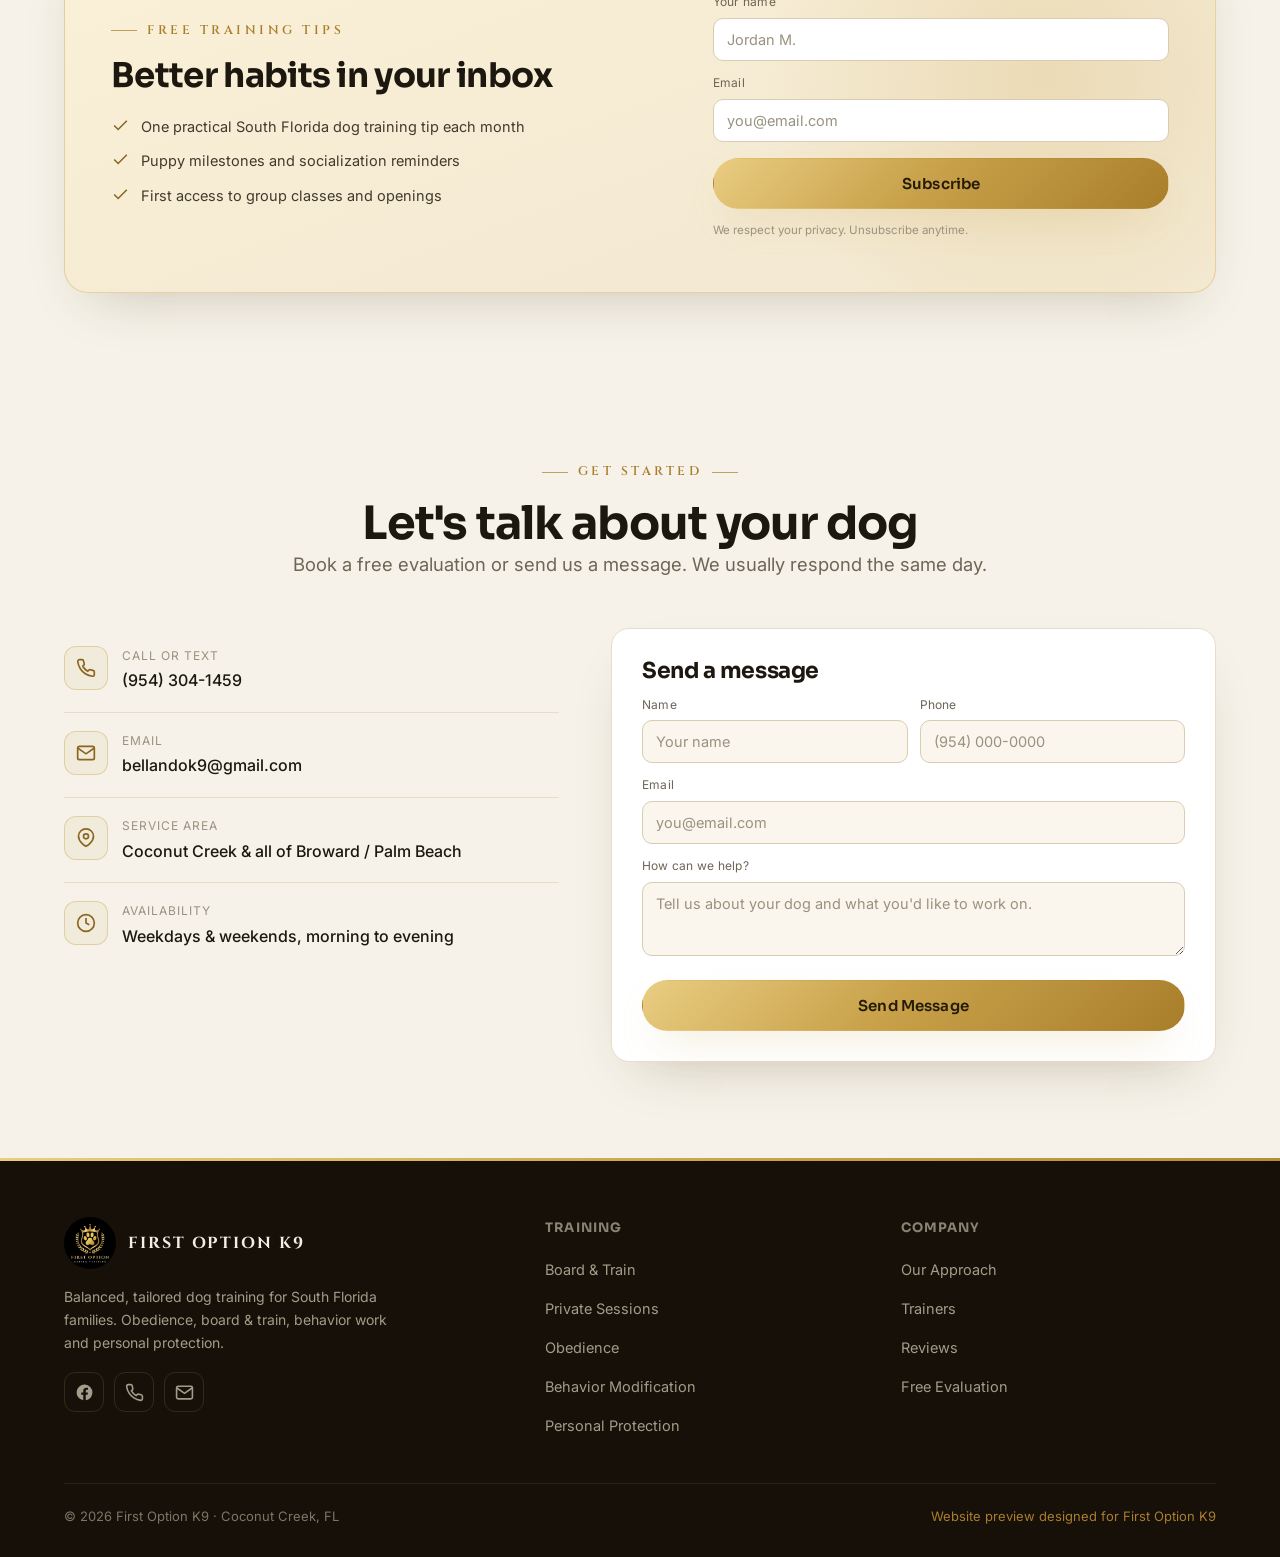
==== commit bd05e9ab: "Rename header CTA to Contact Us Single short label makes the responsive label swap unnecessary, so d" ====
--- a/index.html
+++ b/index.html
@@ -40,7 +40,7 @@
         <svg viewBox="0 0 24 24" fill="none" stroke="currentColor" stroke-width="2"><path d="M22 16.92v3a2 2 0 0 1-2.18 2 19.79 19.79 0 0 1-8.63-3.07 19.5 19.5 0 0 1-6-6 19.79 19.79 0 0 1-3.07-8.67A2 2 0 0 1 4.11 2h3a2 2 0 0 1 2 1.72 12.84 12.84 0 0 0 .7 2.81 2 2 0 0 1-.45 2.11L8.09 9.91a16 16 0 0 0 6 6l1.27-1.27a2 2 0 0 1 2.11-.45 12.84 12.84 0 0 0 2.81.7A2 2 0 0 1 22 16.92z"/></svg>
         (954) 304-1459
       </a>
-      <a href="free-evaluation.html" class="btn btn--gold">Book Free Evaluation</a>
+      <a href="free-evaluation.html" class="btn btn--gold nav__book">Contact Us</a>
       <button class="hamburger" aria-label="Menu"><span></span></button>
     </div>
   </div>
--- a/styles.css
+++ b/styles.css
@@ -124,7 +124,7 @@
   transition:transform .32s var(--ease-out),opacity .28s var(--ease-out);
 }
 .nav-open .mobile-menu{transform:translateY(0);opacity:1;pointer-events:auto}
-.mobile-menu a{display:block;padding:15px 4px;border-bottom:1px solid var(--line);color:var(--ink);font-size:17px;font-family:"Sora",sans-serif}
+.mobile-menu a:not(.btn){display:block;padding:15px 4px;border-bottom:1px solid var(--line);color:var(--ink);font-size:17px;font-family:"Sora",sans-serif}
 .mobile-menu .btn{margin-top:20px}
 
 /* ============================================================
@@ -411,6 +411,7 @@
 @media (max-width:720px){
   .nav-links,.nav__phone{display:none}
   .hamburger{display:flex}
+  .nav__book{--pad:10px 16px;font-size:13px;white-space:nowrap}
   .statbar__grid{grid-template-columns:repeat(2,1fr)}
   .stat:nth-child(2){border-right:none}
   .stat:nth-child(1),.stat:nth-child(2){border-bottom:1px solid var(--line)}
@@ -421,6 +422,9 @@
   .form-row{flex-direction:column;gap:0}
   .gallery{grid-template-columns:repeat(2,1fr)}
 }
+@media (max-width:480px){
+  .nav__book{--pad:9px 14px;font-size:12.5px}
+}
 
 /* ============================================================
    REDUCED MOTION
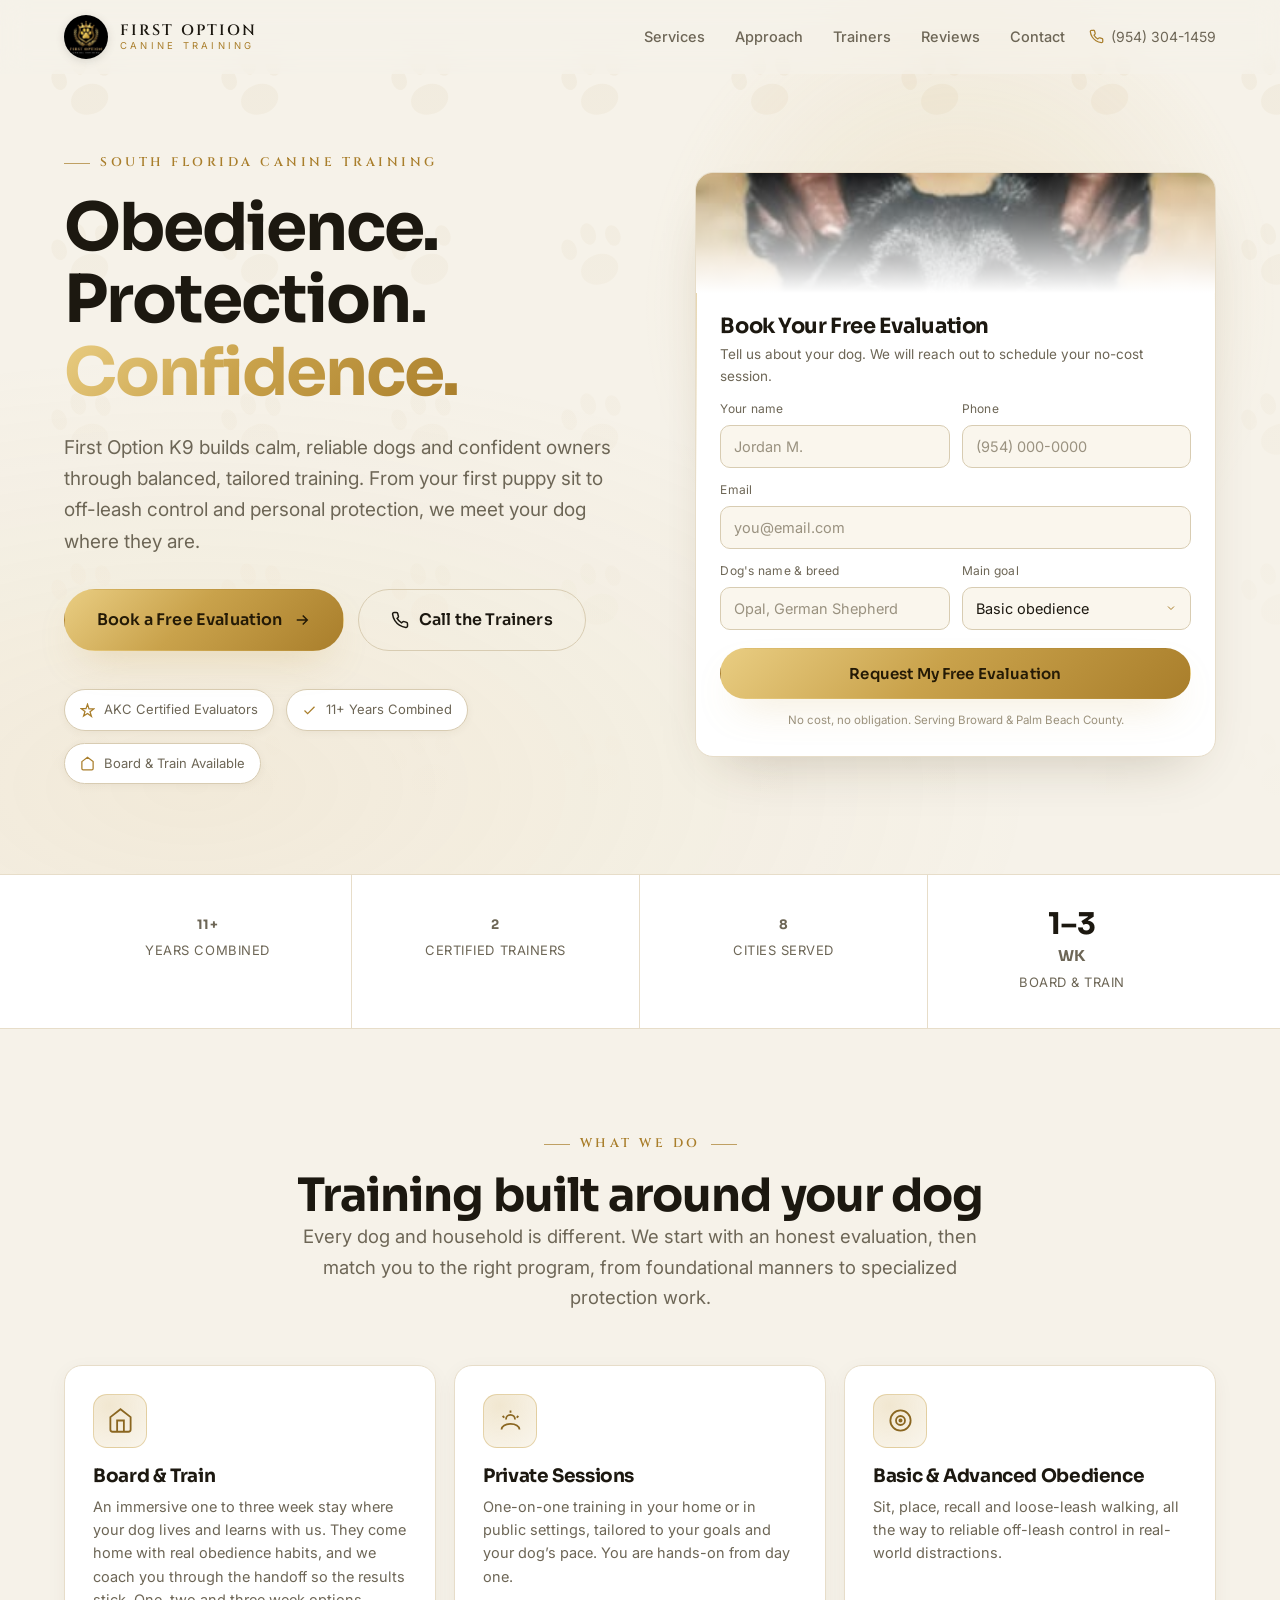
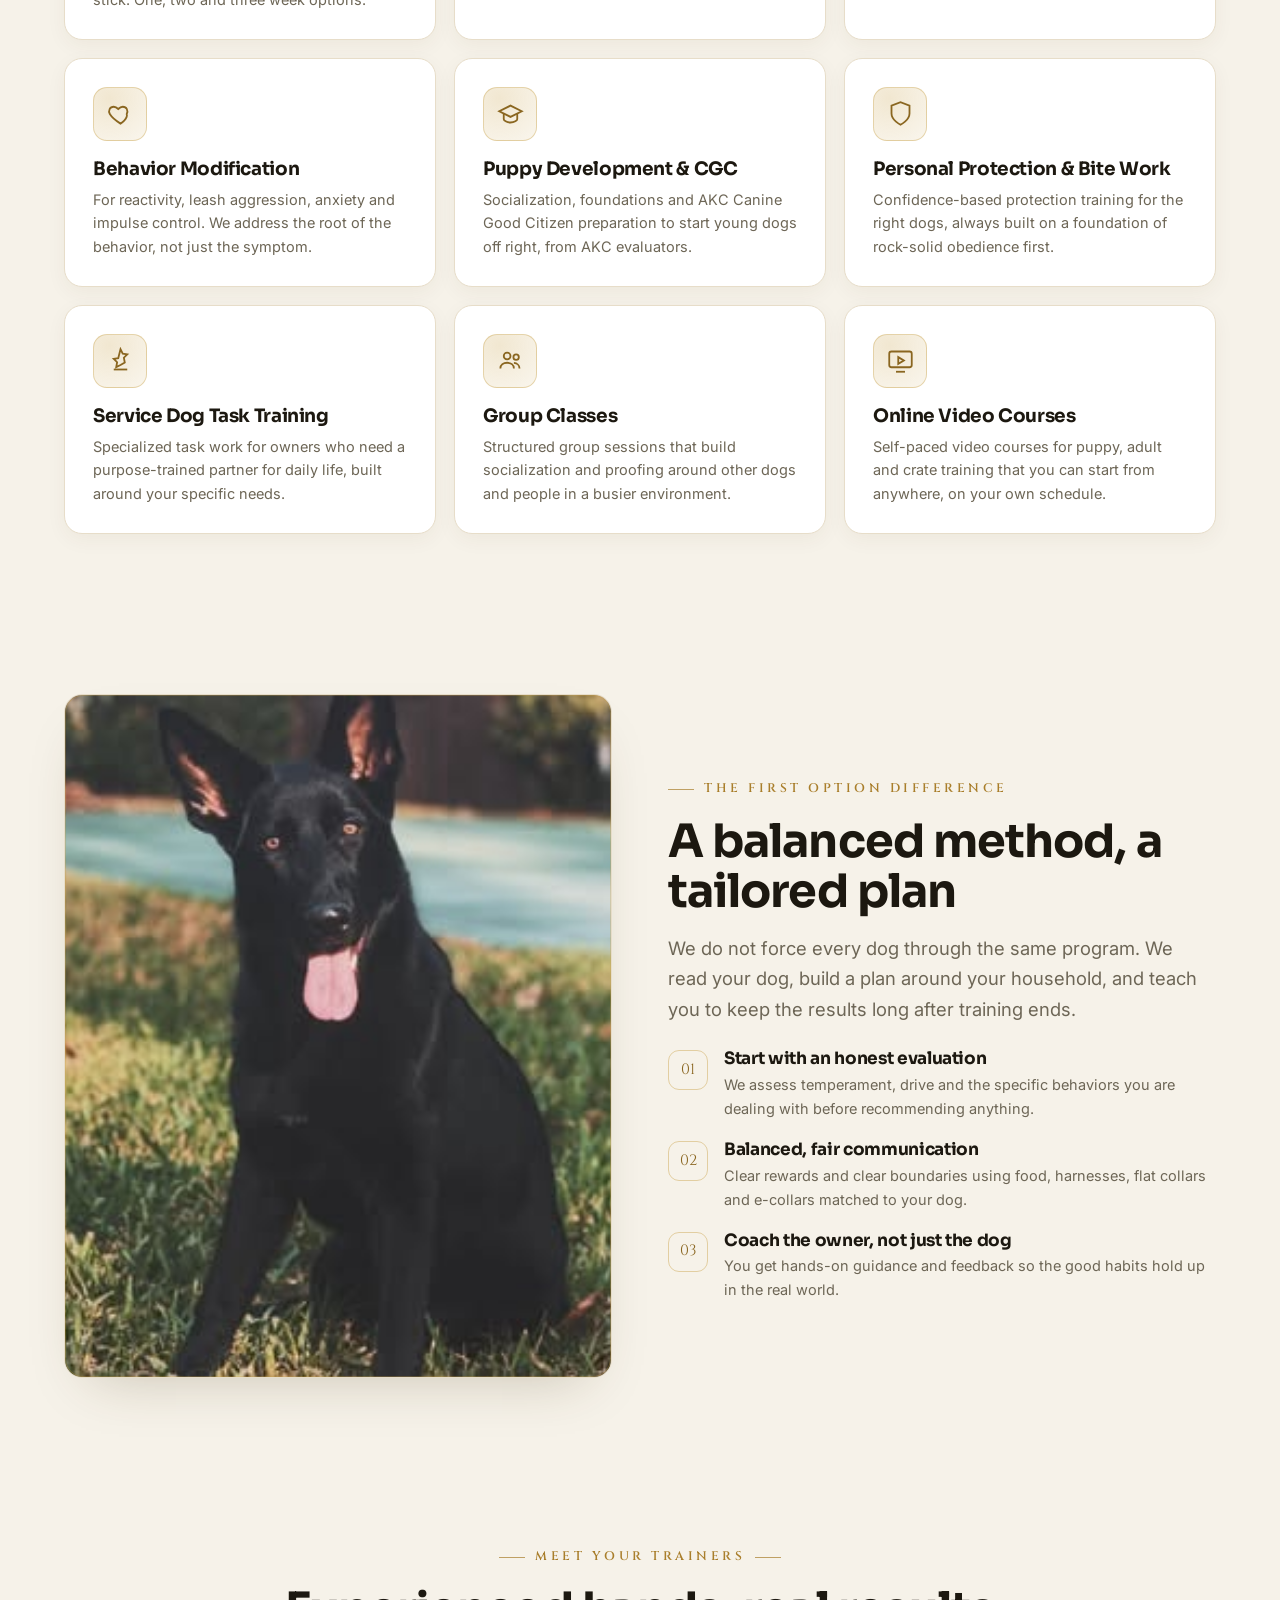
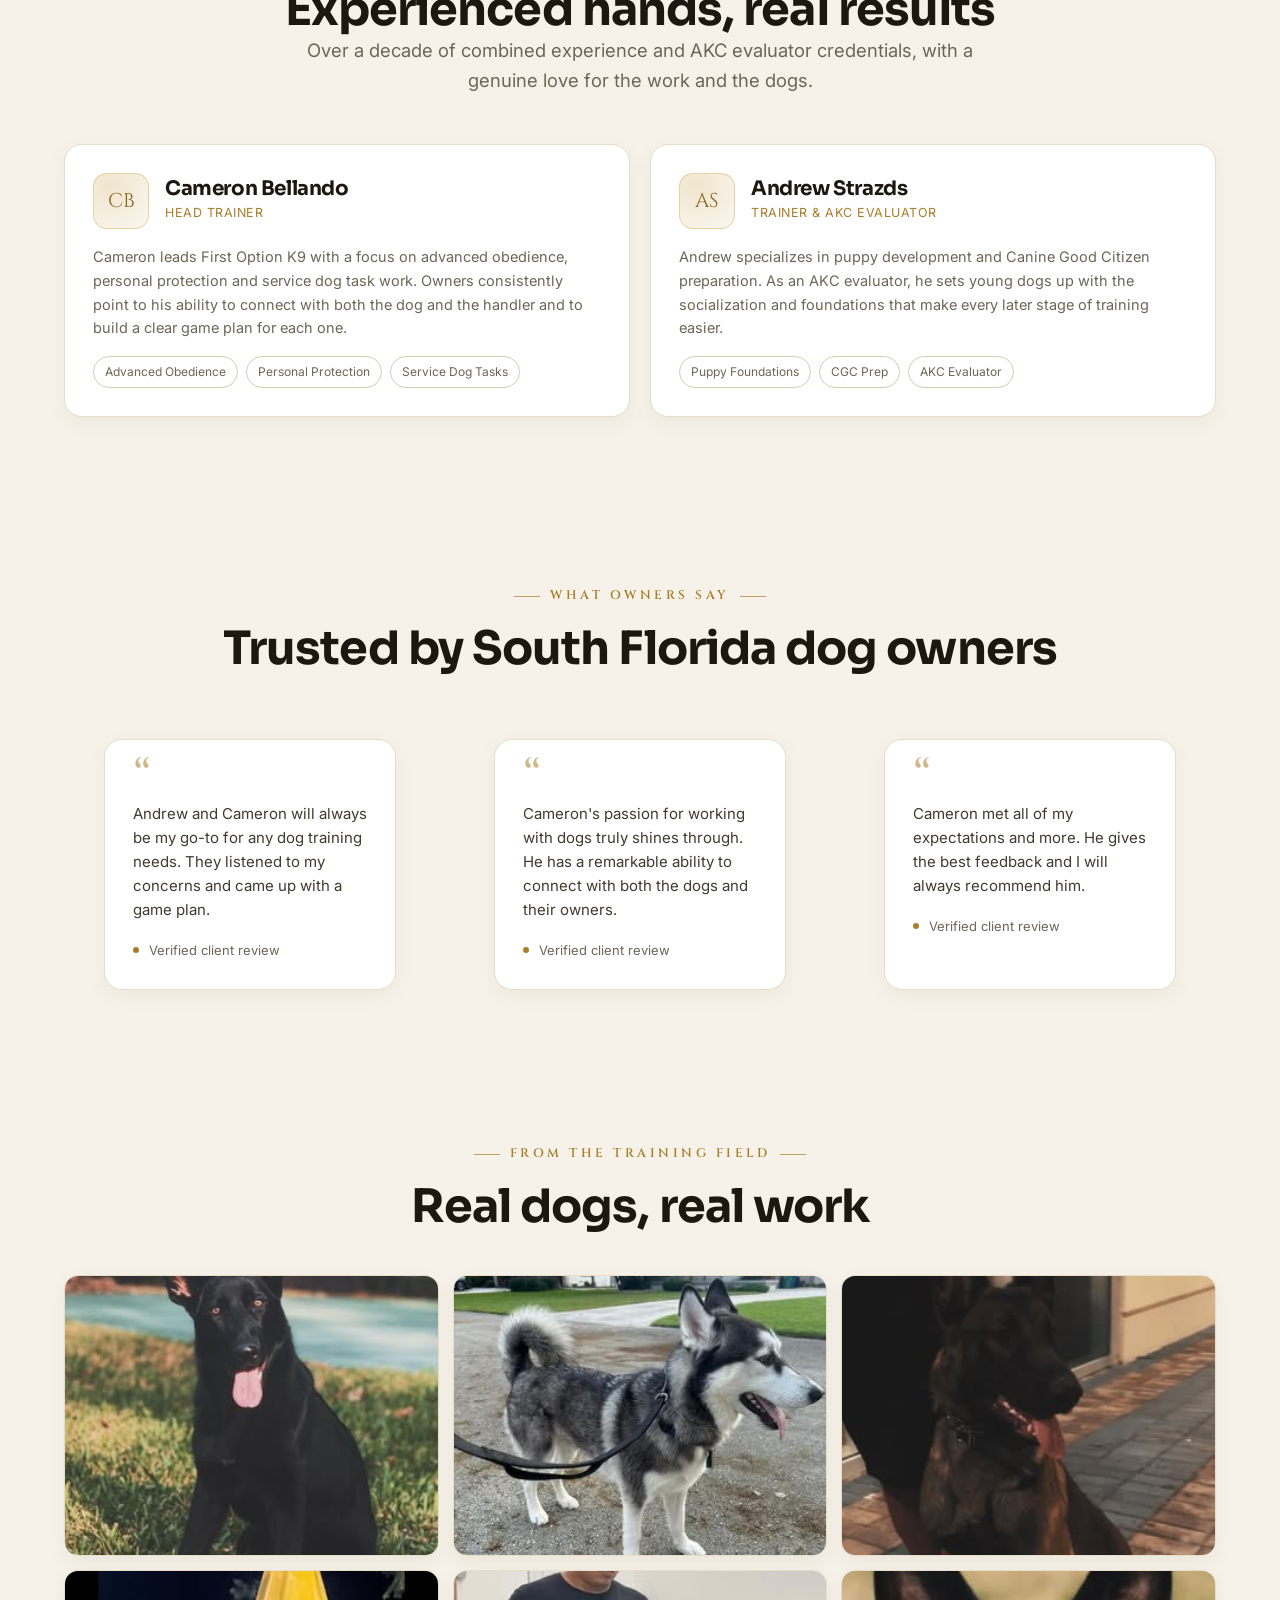
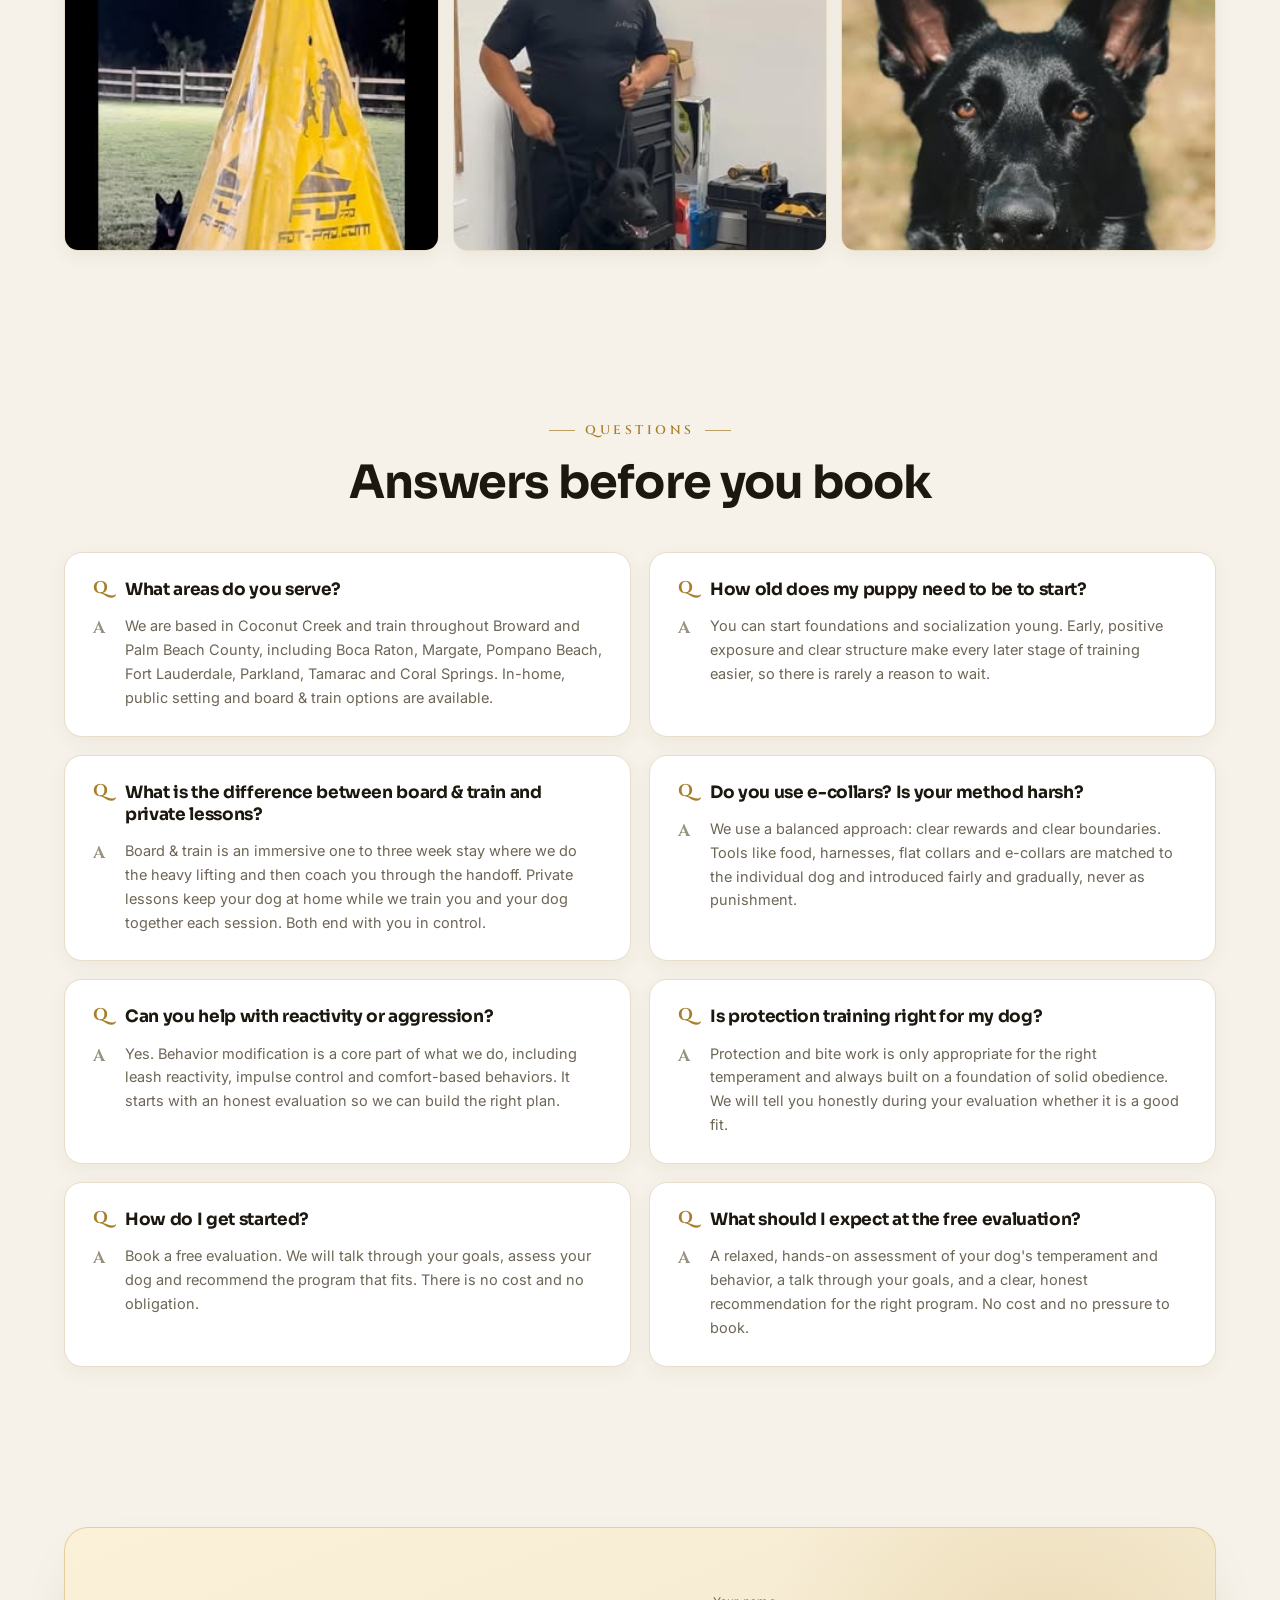
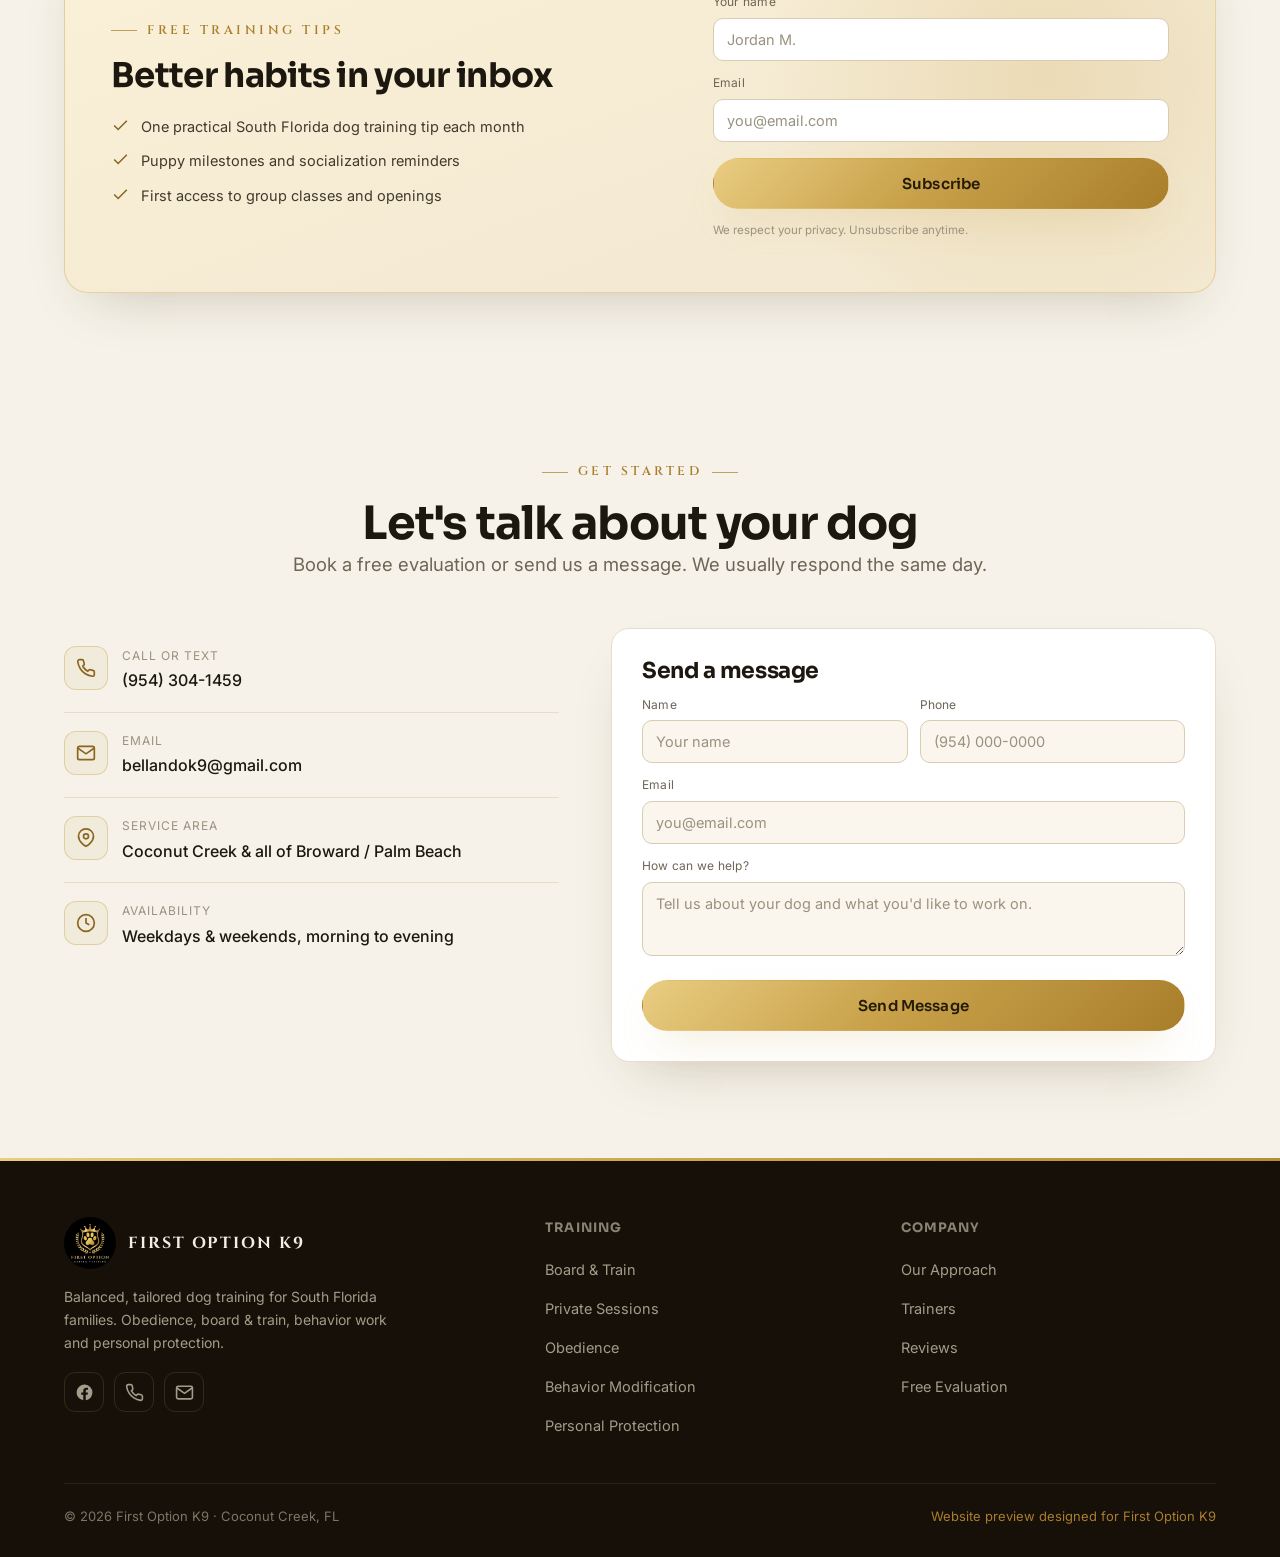
==== commit dff5114b: "Remove CTA button from header nav Drop the nav CTA anchor and its responsive sizing rules; the heade" ====
--- a/index.html
+++ b/index.html
@@ -40,7 +40,6 @@
         <svg viewBox="0 0 24 24" fill="none" stroke="currentColor" stroke-width="2"><path d="M22 16.92v3a2 2 0 0 1-2.18 2 19.79 19.79 0 0 1-8.63-3.07 19.5 19.5 0 0 1-6-6 19.79 19.79 0 0 1-3.07-8.67A2 2 0 0 1 4.11 2h3a2 2 0 0 1 2 1.72 12.84 12.84 0 0 0 .7 2.81 2 2 0 0 1-.45 2.11L8.09 9.91a16 16 0 0 0 6 6l1.27-1.27a2 2 0 0 1 2.11-.45 12.84 12.84 0 0 0 2.81.7A2 2 0 0 1 22 16.92z"/></svg>
         (954) 304-1459
       </a>
-      <a href="free-evaluation.html" class="btn btn--gold nav__book">Contact Us</a>
       <button class="hamburger" aria-label="Menu"><span></span></button>
     </div>
   </div>
@@ -51,7 +50,7 @@
   <a href="#trainers">Trainers</a>
   <a href="#reviews">Reviews</a>
   <a href="#contact">Contact</a>
-  <a href="free-evaluation.html" class="btn btn--gold btn--block">Book Free Evaluation</a>
+  <a href="free-evaluation.html" class="btn btn--gold btn--block">Contact Us</a>
 </div>
 
 <!-- ================= HERO ================= -->
--- a/styles.css
+++ b/styles.css
@@ -411,7 +411,6 @@
 @media (max-width:720px){
   .nav-links,.nav__phone{display:none}
   .hamburger{display:flex}
-  .nav__book{--pad:10px 16px;font-size:13px;white-space:nowrap}
   .statbar__grid{grid-template-columns:repeat(2,1fr)}
   .stat:nth-child(2){border-right:none}
   .stat:nth-child(1),.stat:nth-child(2){border-bottom:1px solid var(--line)}
@@ -422,9 +421,6 @@
   .form-row{flex-direction:column;gap:0}
   .gallery{grid-template-columns:repeat(2,1fr)}
 }
-@media (max-width:480px){
-  .nav__book{--pad:9px 14px;font-size:12.5px}
-}
 
 /* ============================================================
    REDUCED MOTION
